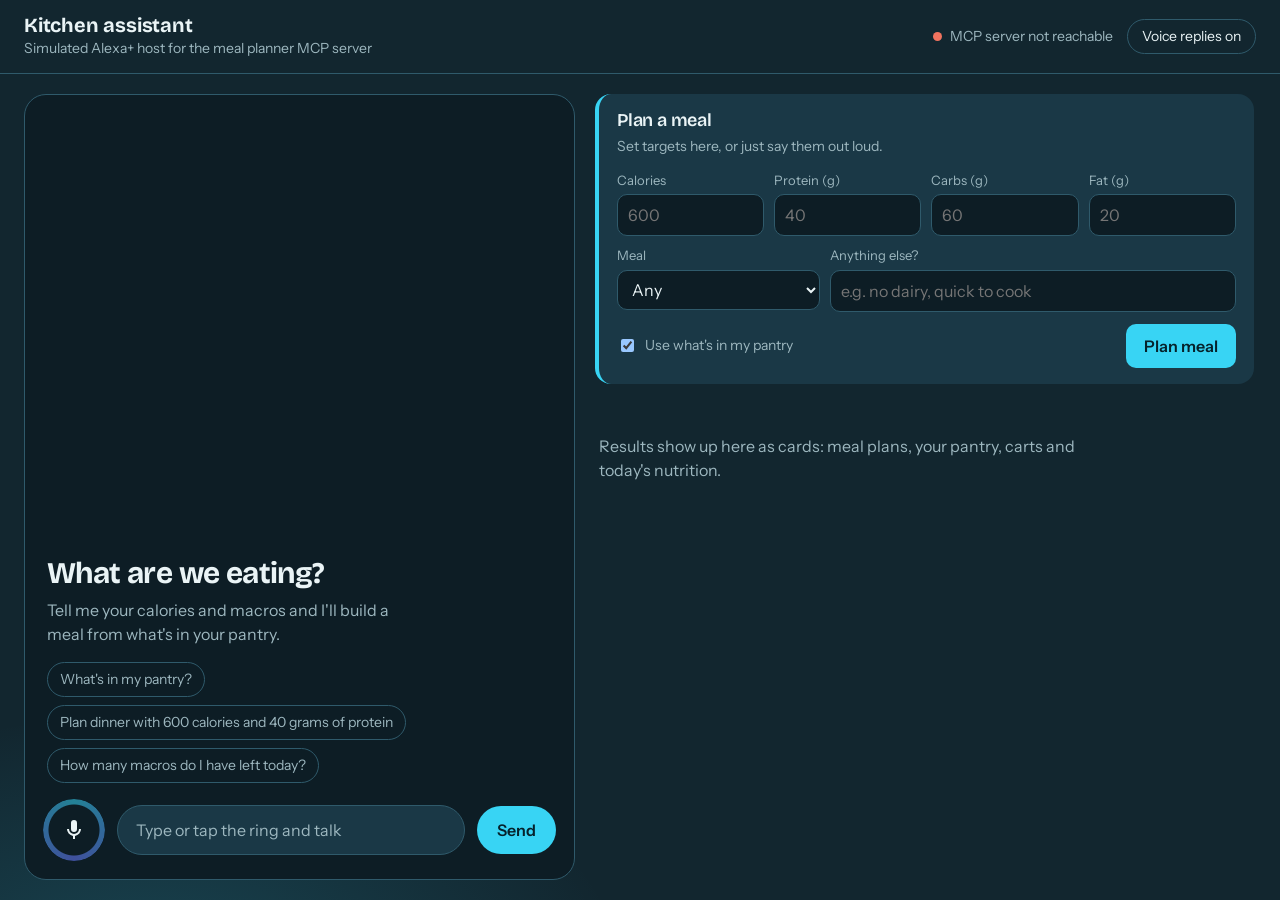
==== Web-App/frontend/index.html @ 55735156 "added web app and fixed shopping errors and fixing manage_inventory issues" ====
<!doctype html>
<html lang="en">
<head>
<meta charset="utf-8">
<meta name="viewport" content="width=device-width, initial-scale=1">
<title>Kitchen assistant · Alexa+ simulation</title>
<link rel="preconnect" href="https://fonts.googleapis.com">
<link rel="preconnect" href="https://fonts.gstatic.com" crossorigin>
<link href="https://fonts.googleapis.com/css2?family=Bricolage+Grotesque:opsz,wght@12..96,500;12..96,700&family=Instrument+Sans:wght@400;500;600&display=swap" rel="stylesheet">
<style>
:root{
  color-scheme: dark;
  --bg:#12262f;
  --bg-deep:#0d1d25;
  --panel:#1a3846;
  --panel-2:#21495a;
  --line:#2f5a6b;
  --ink:#eaf4f6;
  --muted:#9db7bf;
  --ring:#38d4f4;
  --ring-2:#6a7bff;
  --kcal:#38d4f4;
  --protein:#f0735f;
  --carbs:#f2b84b;
  --fat:#8fc98e;
  --ok:#8fc98e;
  --warn:#f2b84b;
  --bad:#f0735f;
  --display:"Bricolage Grotesque","Trebuchet MS",system-ui,sans-serif;
  --body:"Instrument Sans",system-ui,-apple-system,"Segoe UI",sans-serif;
}
*{box-sizing:border-box}
html,body{margin:0;height:100%}
body{
  background:var(--bg);
  /* one glow, anchored under the voice ring, so the ring reads as the light source */
  background-image:radial-gradient(760px 420px at 12% 108%,rgba(56,212,244,.17),transparent 62%);
  background-attachment:fixed;
  color:var(--ink);
  font:400 16px/1.5 var(--body);
}
button,input,select,textarea{font:inherit;color:inherit}
:focus-visible{outline:2px solid var(--ring);outline-offset:2px}

.app{display:grid;grid-template-rows:auto minmax(0,1fr);height:100dvh}
.top{
  display:flex;align-items:center;justify-content:space-between;gap:16px;
  padding:14px 24px;border-bottom:1px solid var(--line);
}
.top h1{margin:0;font:700 20px/1.1 var(--display);letter-spacing:-.01em}
.top .sub{color:var(--muted);font-size:14px;margin-top:2px}
.top-right{display:flex;align-items:center;gap:14px;flex-wrap:wrap;justify-content:flex-end}
.status{display:flex;align-items:center;gap:8px;font-size:14px;color:var(--muted)}
.dot{width:9px;height:9px;border-radius:50%;background:var(--muted)}
.status[data-ok="true"] .dot{background:var(--ok)}
.status[data-ok="false"] .dot{background:var(--bad)}
.ghost{
  background:transparent;border:1px solid var(--line);border-radius:999px;
  padding:6px 14px;cursor:pointer;color:var(--ink);font-size:14px;
}
.ghost:hover{border-color:var(--ring)}

.main{
  display:grid;grid-template-columns:minmax(0,1fr) minmax(0,1.2fr);
  gap:20px;padding:20px 24px;min-height:0;
}
.convo,.screen{min-height:0;display:flex;flex-direction:column}

/* ---------- conversation ---------- */
.convo{
  background:var(--bg-deep);border:1px solid var(--line);border-radius:22px;overflow:hidden;
}
.messages{flex:1;overflow:auto;padding:22px 22px 8px;display:flex;flex-direction:column;gap:12px}
.greeting{margin:auto 0 0;max-width:34ch}
.greeting h2{margin:0 0 8px;font:700 30px/1.1 var(--display);letter-spacing:-.02em}
.greeting p{margin:0;color:var(--muted)}
.msg{max-width:88%;padding:10px 14px;border-radius:16px;line-height:1.45;overflow-wrap:anywhere}
.msg.user{align-self:flex-end;background:var(--panel-2);border-bottom-right-radius:4px}
.msg.bot{align-self:flex-start;background:var(--panel);border-bottom-left-radius:4px}
.msg.err{align-self:flex-start;background:rgba(240,115,95,.14);border:1px solid var(--bad);border-radius:12px}
.activity{align-self:flex-start;display:flex;flex-wrap:wrap;gap:6px;font-size:13px;color:var(--muted)}
.chip{
  display:inline-flex;align-items:center;gap:6px;padding:3px 10px;border-radius:999px;
  border:1px solid var(--line);background:transparent;
}
.chip::before{content:"";width:7px;height:7px;border-radius:50%;background:var(--warn)}
.chip.done::before{background:var(--ok)}
.chip.failed::before{background:var(--bad)}
.chip.running::before{animation:blink 1s infinite}
@keyframes blink{50%{opacity:.25}}
.hint{align-self:flex-start;color:var(--muted);font-size:14px;font-style:italic}

.suggest{display:flex;flex-wrap:wrap;gap:8px;padding:8px 22px 0}
.suggest button{
  border:1px solid var(--line);background:transparent;border-radius:999px;
  padding:6px 12px;font-size:14px;color:var(--muted);cursor:pointer;
}
.suggest button:hover{color:var(--ink);border-color:var(--ring)}

.composer{display:flex;align-items:center;gap:12px;padding:16px 18px 18px}
.composer input{
  flex:1;min-width:0;background:var(--panel);border:1px solid var(--line);
  border-radius:999px;padding:12px 18px;
}
.composer input::placeholder{color:var(--muted)}
.send{
  border:0;border-radius:999px;background:var(--ring);color:#06222b;
  font-weight:600;padding:12px 20px;cursor:pointer;
}
.send:disabled{opacity:.45;cursor:default}

/* ---------- the voice ring (the one memorable thing) ---------- */
.orb{
  position:relative;flex:none;width:62px;height:62px;border-radius:50%;
  border:0;background:var(--bg-deep);cursor:pointer;padding:0;
}
.orb::before{
  content:"";position:absolute;inset:0;border-radius:50%;
  background:conic-gradient(from 0deg,var(--ring),var(--ring-2),var(--ring));
  -webkit-mask:radial-gradient(farthest-side,transparent calc(100% - 6px),#000 calc(100% - 5px));
          mask:radial-gradient(farthest-side,transparent calc(100% - 6px),#000 calc(100% - 5px));
  opacity:.55;
}
.orb svg{position:absolute;inset:0;margin:auto;width:24px;height:24px;fill:var(--ink)}
.orb[data-state="listening"]::before{opacity:1;animation:pulse 1.1s ease-in-out infinite}
.orb[data-state="thinking"]::before{opacity:1;animation:spin 1.1s linear infinite}
.orb[data-state="speaking"]::before{opacity:1;animation:breathe 2s ease-in-out infinite}
.orb[disabled]{cursor:not-allowed;opacity:.5}
@keyframes pulse{0%,100%{transform:scale(1)}50%{transform:scale(1.14)}}
@keyframes spin{to{transform:rotate(360deg)}}
@keyframes breathe{0%,100%{transform:scale(1);opacity:.7}50%{transform:scale(1.07);opacity:1}}

/* ---------- screen (cards) ---------- */
.screen{gap:16px;overflow:auto;padding-right:2px}
.planner{
  background:var(--panel);border-radius:16px;padding:16px 18px;border-left:4px solid var(--kcal);
}
.planner h2,.card h3{margin:0;font:600 18px/1.2 var(--display);letter-spacing:-.01em}
.planner p{margin:4px 0 14px;color:var(--muted);font-size:14px}
.fields{display:grid;grid-template-columns:repeat(4,minmax(0,1fr));gap:10px}
.field label{display:block;font-size:13px;color:var(--muted);margin-bottom:4px}
.field input,.field select{
  width:100%;background:var(--bg-deep);border:1px solid var(--line);border-radius:10px;padding:8px 10px;
}
.row2{display:grid;grid-template-columns:minmax(0,1fr) minmax(0,2fr);gap:10px;margin-top:10px}
.checks{display:flex;align-items:center;justify-content:space-between;gap:12px;margin-top:12px;flex-wrap:wrap}
.checks label{display:flex;align-items:center;gap:8px;font-size:14px;color:var(--muted)}
.primary{
  border:0;border-radius:10px;background:var(--ring);color:#06222b;font-weight:600;
  padding:10px 18px;cursor:pointer;
}
.primary:disabled{opacity:.5;cursor:default}
.secondary{
  border:1px solid var(--line);background:transparent;border-radius:10px;
  padding:9px 16px;cursor:pointer;
}
.secondary:hover{border-color:var(--ring)}
.secondary:disabled{opacity:.5;cursor:default}

.feed{display:flex;flex-direction:column;gap:16px}
.empty{color:var(--muted);padding:18px 4px;max-width:44ch}
.card{background:var(--panel);border-radius:14px;padding:16px 18px;border-left:4px solid var(--line)}
.card[data-tool="plan_meal"]{border-left-color:var(--carbs)}
.card[data-tool="manage_inventory"]{border-left-color:var(--fat)}
.card[data-tool="shop_for_meal"]{border-left-color:var(--ring-2)}
.card[data-tool="nutrition_status"]{border-left-color:var(--protein)}
.card.fresh{animation:land .35s ease-out}
@keyframes land{from{transform:translateY(-8px);opacity:0}to{transform:none;opacity:1}}
.card header{display:flex;align-items:center;justify-content:space-between;gap:10px;margin-bottom:8px}
.pill{font-size:13px;border-radius:999px;padding:2px 10px;border:1px solid var(--line);color:var(--muted)}
.pill.ok{color:var(--ok);border-color:var(--ok)}
.pill.warn{color:var(--warn);border-color:var(--warn)}
.pill.bad{color:var(--bad);border-color:var(--bad)}
.say{margin:0 0 12px;padding-left:12px;border-left:2px solid var(--line);color:var(--ink)}

.macros{margin:0 0 14px}
.macros .cap{font-size:13px;color:var(--muted);margin-bottom:6px}
.tiles{display:grid;grid-template-columns:repeat(4,minmax(0,1fr));gap:8px}
.tile{background:var(--bg-deep);border-radius:10px;padding:8px 10px}
.tile b{display:block;font:700 22px/1.1 var(--display)}
.tile span{font-size:13px;color:var(--muted)}
.tile.kcal b{color:var(--kcal)}.tile.protein b{color:var(--protein)}
.tile.carbs b{color:var(--carbs)}.tile.fat b{color:var(--fat)}
.bar{display:flex;height:6px;border-radius:3px;overflow:hidden;margin-top:8px;background:var(--bg-deep)}
.bar i{display:block;height:100%}

.kv{display:grid;grid-template-columns:minmax(90px,max-content) 1fr;gap:4px 14px;font-size:15px}
.kv dt{color:var(--muted)}
.kv dd{margin:0;overflow-wrap:anywhere}
.sec{margin-top:10px}
.sec>h4{margin:0 0 6px;font:600 15px/1.2 var(--display);color:var(--muted)}
.items{display:flex;flex-direction:column;gap:8px}
.item{background:var(--bg-deep);border-radius:10px;padding:8px 12px}
.tags{display:flex;flex-wrap:wrap;gap:6px}
.tags span{background:var(--bg-deep);border-radius:999px;padding:2px 10px;font-size:14px}
.actions{display:flex;flex-wrap:wrap;gap:8px;margin-top:14px}
.answer{display:flex;gap:8px;margin-top:12px}
.answer input{flex:1;min-width:0;background:var(--bg-deep);border:1px solid var(--line);border-radius:10px;padding:8px 12px}
details.raw{margin-top:12px;font-size:14px;color:var(--muted)}
details.raw summary{cursor:pointer}
details.raw pre{margin:8px 0 0;max-height:240px;overflow:auto;background:var(--bg-deep);border-radius:10px;padding:10px;font-size:12.5px}

@media (max-width:900px){
  .app{height:auto;min-height:100dvh}
  .main{grid-template-columns:1fr;padding:14px}
  .convo{height:72dvh}
  .top{padding:12px 14px}
  .fields{grid-template-columns:repeat(2,minmax(0,1fr))}
  .row2{grid-template-columns:1fr}
  .tiles{grid-template-columns:repeat(2,minmax(0,1fr))}
}
@media (prefers-reduced-motion:reduce){
  *,*::before,*::after{animation:none!important;transition:none!important}
}
</style>
</head>
<body>
<div class="app">
  <header class="top">
    <div>
      <h1>Kitchen assistant</h1>
      <div class="sub">Simulated Alexa+ host for the meal planner MCP server</div>
    </div>
    <div class="top-right">
      <div class="status" id="status" data-ok="unknown"><span class="dot"></span><span id="statusText">Checking server…</span></div>
      <button class="ghost" id="muteBtn" type="button" aria-pressed="false">Voice replies on</button>
    </div>
  </header>

  <main class="main">
    <section class="convo" aria-label="Conversation">
      <div class="messages" id="messages" aria-live="polite">
        <div class="greeting" id="greeting">
          <h2>What are we eating?</h2>
          <p>Tell me your calories and macros and I'll build a meal from what's in your pantry.</p>
        </div>
      </div>
      <div class="suggest" id="suggest"></div>
      <form class="composer" id="composer" autocomplete="off">
        <button class="orb" id="orb" type="button" data-state="idle" aria-label="Talk to the assistant">
          <svg viewBox="0 0 24 24" aria-hidden="true"><path d="M12 14a3 3 0 0 0 3-3V5a3 3 0 0 0-6 0v6a3 3 0 0 0 3 3Zm5-3a5 5 0 0 1-10 0H5a7 7 0 0 0 6 6.92V21h2v-3.08A7 7 0 0 0 19 11h-2Z"/></svg>
        </button>
        <input id="text" type="text" placeholder="Type or tap the ring and talk" aria-label="Message">
        <button class="send" id="sendBtn" type="submit">Send</button>
      </form>
    </section>

    <section class="screen" aria-label="Display">
      <form class="planner" id="planner">
        <h2>Plan a meal</h2>
        <p>Set targets here, or just say them out loud.</p>
        <div class="fields">
          <div class="field"><label for="f-kcal">Calories</label><input id="f-kcal" type="number" min="0" step="10" placeholder="600"></div>
          <div class="field"><label for="f-protein">Protein (g)</label><input id="f-protein" type="number" min="0" step="1" placeholder="40"></div>
          <div class="field"><label for="f-carbs">Carbs (g)</label><input id="f-carbs" type="number" min="0" step="1" placeholder="60"></div>
          <div class="field"><label for="f-fat">Fat (g)</label><input id="f-fat" type="number" min="0" step="1" placeholder="20"></div>
        </div>
        <div class="row2">
          <div class="field"><label for="f-type">Meal</label>
            <select id="f-type"><option value="">Any</option><option>breakfast</option><option>lunch</option><option>dinner</option><option>snack</option></select>
          </div>
          <div class="field"><label for="f-req">Anything else?</label><input id="f-req" type="text" placeholder="e.g. no dairy, quick to cook"></div>
        </div>
        <div class="checks">
          <label><input type="checkbox" id="f-inv" checked> Use what's in my pantry</label>
          <button class="primary" id="planBtn" type="submit">Plan meal</button>
        </div>
      </form>

      <div class="feed" id="feed">
        <p class="empty" id="empty">Results show up here as cards: meal plans, your pantry, carts and today's nutrition.</p>
      </div>
    </section>
  </main>
</div>

<script>
"use strict";

/* ------------------------------------------------------------------ helpers */
const $ = (s) => document.querySelector(s);

function h(tag, props = {}, ...kids) {
  const el = document.createElement(tag);
  for (const [k, v] of Object.entries(props || {})) {
    if (k === "class") el.className = v;
    else if (k === "text") el.textContent = v;
    else if (k.startsWith("on")) el.addEventListener(k.slice(2), v);
    else if (v !== false && v != null) el.setAttribute(k, v === true ? "" : v);
  }
  for (const kid of kids.flat()) {
    if (kid == null || kid === false) continue;
    el.append(typeof kid === "object" ? kid : String(kid));
  }
  return el;
}

const pretty = (k) => k.replace(/_/g, " ").replace(/^\w/, (c) => c.toUpperCase());
const num = (v) => (Number.isInteger(v) ? v : Math.round(v * 10) / 10);

function findKey(o, key, d = 0) {
  if (o == null || typeof o !== "object" || d > 6) return undefined;
  if (!Array.isArray(o) && o[key] != null) return o[key];
  for (const v of Object.values(o)) {
    const r = findKey(v, key, d + 1);
    if (r !== undefined) return r;
  }
  return undefined;
}

/* ------------------------------------------------------------------ state */
const TITLES = {
  plan_meal: "Meal plan",
  manage_inventory: "Pantry",
  shop_for_meal: "Shopping cart",
  nutrition_status: "Nutrition today",
};
const SUGGESTIONS = [
  "What's in my pantry?",
  "Plan dinner with 600 calories and 40 grams of protein",
  "How many macros do I have left today?",
];

let sessionId = null;
let busy = false;
let muted = false;
let pendingContext = [];

/* ------------------------------------------------------------------ voice */
const orb = $("#orb");
const setOrb = (s) => (orb.dataset.state = s);

const SR = window.SpeechRecognition || window.webkitSpeechRecognition;
let rec = null;
let listening = false;
let heard = "";

if (SR) {
  rec = new SR();
  rec.lang = "en-US";
  rec.interimResults = true;
  rec.continuous = false;
  rec.onstart = () => { listening = true; heard = ""; setOrb("listening"); };
  rec.onresult = (e) => {
    const t = Array.from(e.results).map((r) => r[0].transcript).join("");
    $("#text").value = t;
    heard = t;
  };
  rec.onerror = () => { listening = false; if (!busy) setOrb("idle"); };
  rec.onend = () => {
    listening = false;
    const t = heard.trim();
    heard = "";
    if (t) send(t);
    else if (!busy) setOrb("idle");
  };
} else {
  orb.title = "Voice input needs Chrome or Edge. You can still type.";
}

orb.addEventListener("click", () => {
  if (!rec) { $("#text").focus(); return; }
  if (listening) { rec.stop(); return; }
  if (busy) return;
  window.speechSynthesis && speechSynthesis.cancel();
  try { rec.start(); } catch (_) { /* already started */ }
});

function pickVoice() {
  const voices = speechSynthesis.getVoices().filter((v) => v.lang.startsWith("en"));
  return (
    voices.find((v) => /natural|samantha|google us english|aria|jenny/i.test(v.name)) ||
    voices.find((v) => v.lang === "en-US") ||
    voices[0]
  );
}

function speak(text) {
  if (muted || !("speechSynthesis" in window) || !text) return;
  speechSynthesis.cancel();
  const u = new SpeechSynthesisUtterance(text.replace(/[*_`#]/g, ""));
  const v = pickVoice();
  if (v) u.voice = v;
  u.rate = 1.02;
  u.onstart = () => setOrb("speaking");
  u.onend = u.onerror = () => setOrb(busy ? "thinking" : "idle");
  speechSynthesis.speak(u);
}

$("#muteBtn").addEventListener("click", (e) => {
  muted = !muted;
  if (muted && "speechSynthesis" in window) speechSynthesis.cancel();
  e.currentTarget.textContent = muted ? "Voice replies off" : "Voice replies on";
  e.currentTarget.setAttribute("aria-pressed", String(muted));
  if (muted) setOrb(busy ? "thinking" : "idle");
});

/* ------------------------------------------------------------------ conversation */
const messages = $("#messages");

function scrollDown() { messages.scrollTop = messages.scrollHeight; }

function addMsg(kind, text) {
  $("#greeting")?.remove();
  const el = h("div", { class: `msg ${kind}`, text });
  messages.append(el);
  scrollDown();
  return el;
}

function setBusy(b) {
  busy = b;
  $("#sendBtn").disabled = b;
  $("#planBtn").disabled = b;
  if (b) setOrb("thinking");
  else if (!(window.speechSynthesis && speechSynthesis.speaking)) setOrb("idle");
}

async function send(text) {
  text = text.trim();
  if (!text || busy) return;
  $("#text").value = "";
  addMsg("user", text);
  setBusy(true);

  const context = pendingContext.join("\n") || undefined;
  pendingContext = [];

  let activity = null;
  const chips = new Map();
  let hint = null;

  try {
    const res = await fetch("/api/chat", {
      method: "POST",
      headers: { "Content-Type": "application/json" },
      body: JSON.stringify({ message: text, session_id: sessionId, context }),
    });
    if (!res.ok || !res.body) throw new Error(`Server returned ${res.status}`);

    const reader = res.body.getReader();
    const dec = new TextDecoder();
    let buf = "";
    for (;;) {
      const { value, done } = await reader.read();
      if (done) break;
      buf += dec.decode(value, { stream: true });
      let i;
      while ((i = buf.indexOf("\n\n")) >= 0) {
        const chunk = buf.slice(0, i);
        buf = buf.slice(i + 2);
        if (!chunk.startsWith("data: ")) continue;
        const ev = JSON.parse(chunk.slice(6));

        if (ev.type === "session") sessionId = ev.id;

        else if (ev.type === "tool_start") {
          if (!activity) { activity = h("div", { class: "activity" }); messages.append(activity); }
          const chip = h("span", { class: "chip running", text: ev.name });
          chips.set(ev.id, chip);
          activity.append(chip);
          if (ev.name === "plan_meal" && !hint) {
            hint = h("div", { class: "hint", text: "Planning and verifying the meal. This one takes a moment." });
            messages.append(hint);
          }
          scrollDown();
        }

        else if (ev.type === "tool_result") {
          const chip = chips.get(ev.id);
          if (chip) {
            chip.classList.remove("running");
            chip.classList.add(statusTone(ev.result.status) === "bad" ? "failed" : "done");
          }
          if (ev.name === "plan_meal") { hint?.remove(); hint = null; }
          addCard(ev.name, ev.args, ev.result);
        }

        else if (ev.type === "text") {
          addMsg("bot", ev.text);
          if (ev.final) speak(ev.text);
        }

        else if (ev.type === "error") {
          hint?.remove();
          addMsg("err", `The assistant hit a problem: ${ev.message}`);
        }
      }
    }
  } catch (err) {
    addMsg("err", `Couldn't reach the backend: ${err.message}. Check that it's running on port 8000.`);
  } finally {
    hint?.remove();
    setBusy(false);
  }
}

$("#composer").addEventListener("submit", (e) => { e.preventDefault(); send($("#text").value); });

const sg = $("#suggest");
SUGGESTIONS.forEach((s) => sg.append(h("button", { type: "button", text: s, onclick: () => send(s) })));

/* ------------------------------------------------------------------ direct tool calls */
async function callTool(name, args) {
  const r = await fetch(`/api/tool/${name}`, {
    method: "POST",
    headers: { "Content-Type": "application/json" },
    body: JSON.stringify(args),
  });
  const j = await r.json().catch(() => ({}));
  if (!r.ok) throw new Error(j.detail || `Tool call failed (${r.status})`);
  return j;
}

/* run a tool from the screen (form or button), show the card, say the summary */
async function runFromScreen(name, args, say = true) {
  setBusy(true);
  const hint = name === "plan_meal"
    ? addMsg("bot", "Planning and verifying the meal. This one takes a moment.")
    : null;
  try {
    const result = await callTool(name, args);
    hint?.remove();
    addCard(name, args, result);
    const summary = result.spoken_summary || "Done.";
    addMsg("bot", summary);
    if (say) speak(summary);
    pendingContext.push(
      `The user ran ${name} from the screen with ${JSON.stringify(args)}. Result: ${JSON.stringify({
        status: result.status, spoken_summary: result.spoken_summary, data: result.data,
      }).slice(0, 1800)}`
    );
    return result;
  } catch (err) {
    hint?.remove();
    addMsg("err", err.message);
  } finally {
    setBusy(false);
  }
}

$("#planner").addEventListener("submit", (e) => {
  e.preventDefault();
  if (busy) return;
  const target = {};
  [["kcal", "f-kcal"], ["protein_g", "f-protein"], ["carbs_g", "f-carbs"], ["fat_g", "f-fat"]].forEach(([k, id]) => {
    const v = $("#" + id).value;
    if (v !== "") target[k] = Number(v);
  });
  if (!Object.keys(target).length) {
    addMsg("err", "Enter at least one target, like calories or protein.");
    return;
  }
  const args = { target, constraints: { use_inventory: $("#f-inv").checked } };
  if ($("#f-type").value) args.meal_type = $("#f-type").value;
  if ($("#f-req").value.trim()) args.request = $("#f-req").value.trim();
  const parts = Object.entries(target).map(([k, v]) => `${v}${k === "kcal" ? " calories" : " g " + k.replace("_g", "")}`);
  addMsg("user", `Plan a ${args.meal_type || "meal"}: ${parts.join(", ")}`);
  runFromScreen("plan_meal", args);
});

/* ------------------------------------------------------------------ cards */
const MACRO_KEYS = {
  kcal: ["kcal", "calories", "calories_kcal"],
  protein: ["protein_g", "protein"],
  carbs: ["carbs_g", "carbs", "carbohydrates_g"],
  fat: ["fat_g", "fat"],
};

function asMacros(o) {
  if (!o || typeof o !== "object" || Array.isArray(o)) return null;
  const m = {};
  let n = 0;
  for (const [k, names] of Object.entries(MACRO_KEYS)) {
    const hit = names.find((x) => typeof o[x] === "number");
    if (hit) { m[k] = o[hit]; n++; }
  }
  return n >= 2 ? m : null;
}

/* find objects that look like macro totals (target / consumed / remaining ...), skipping arrays */
function collectMacros(o, label, out, seen, d = 0) {
  if (!o || typeof o !== "object" || Array.isArray(o) || d > 5 || out.length >= 4) return;
  const m = asMacros(o);
  if (m) { out.push({ label, m }); seen.add(o); return; }
  for (const [k, v] of Object.entries(o)) collectMacros(v, pretty(k), out, seen, d + 1);
}

function macroBlock({ label, m }) {
  const tile = (cls, val, unit) =>
    val === undefined ? null : h("div", { class: `tile ${cls}` }, h("b", { text: String(num(val)) }), h("span", { text: unit }));
  const block = h("div", { class: "macros" },
    h("div", { class: "cap", text: label === "Data" ? "Macros" : label }),
    h("div", { class: "tiles" },
      tile("kcal", m.kcal, "calories"), tile("protein", m.protein, "protein g"),
      tile("carbs", m.carbs, "carbs g"), tile("fat", m.fat, "fat g")));
  if ([m.protein, m.carbs, m.fat].every((x) => typeof x === "number" && x >= 0)) {
    const kp = m.protein * 4, kc = m.carbs * 4, kf = m.fat * 9;
    const total = kp + kc + kf;
    if (total > 0) {
      block.append(h("div", { class: "bar", role: "img", "aria-label": "Share of calories from protein, carbs and fat" },
        h("i", { style: `width:${(kp / total) * 100}%;background:var(--protein)` }),
        h("i", { style: `width:${(kc / total) * 100}%;background:var(--carbs)` }),
        h("i", { style: `width:${(kf / total) * 100}%;background:var(--fat)` })));
    }
  }
  return block;
}

const HIDE = /(_token$|(^|_)id$|^resourceUri$)/;

function isPrimitive(v) { return v === null || typeof v !== "object"; }

function showPrimitive(v) {
  if (typeof v === "boolean") return v ? "Yes" : "No";
  if (typeof v === "number") return String(num(v));
  return String(v);
}

function renderGeneric(v, skip) {
  if (v == null || v === "") return null;
  if (isPrimitive(v)) return h("span", { text: showPrimitive(v) });
  if (Array.isArray(v)) {
    if (!v.length) return null;
    if (v.every(isPrimitive)) return h("div", { class: "tags" }, v.map((x) => h("span", { text: showPrimitive(x) })));
    const items = v.map((x) => renderGeneric(x, skip)).filter(Boolean);
    return items.length ? h("div", { class: "items" }, items.map((n) => h("div", { class: "item" }, n))) : null;
  }
  if (skip.has(v)) return null;

  const prims = [];
  const secs = [];
  for (const [k, val] of Object.entries(v)) {
    if (HIDE.test(k) || val == null || val === "") continue;
    if (isPrimitive(val)) prims.push([k, val]);
    else {
      const node = renderGeneric(val, skip);
      if (node) secs.push(h("div", { class: "sec" }, h("h4", { text: pretty(k) }), node));
    }
  }
  if (!prims.length && !secs.length) return null;
  const wrap = h("div");
  if (prims.length) {
    wrap.append(h("dl", { class: "kv" }, prims.flatMap(([k, val]) => [h("dt", { text: pretty(k) }), h("dd", { text: showPrimitive(val) })])));
  }
  secs.forEach((s) => wrap.append(s));
  return wrap;
}

function statusTone(s = "") {
  s = String(s).toLowerCase();
  if (/unverified|fail|error|reject|declin|denied/.test(s)) return "bad";
  if (/approval|clarif|pending|needs|partial|missing|waiting|cart_ready|awaiting/.test(s)) return "warn";
  if (/verified|ok|success|ready|complete|delivered|placed|saved/.test(s)) return "ok";
  return "";
}

function actionBtn(label, cls, onclick) {
  const b = h("button", { type: "button", class: cls, text: label });
  b.addEventListener("click", async () => {
    if (busy) return;
    const all = b.parentElement.querySelectorAll("button");
    all.forEach((x) => (x.disabled = true));
    try { await onclick(); } finally { all.forEach((x) => (x.disabled = false)); }
  });
  return b;
}

function actionsFor(name, args, result) {
  const status = String(result.status || "").toLowerCase();
  const data = result.data || {};
  const nodes = [];

  if (name === "plan_meal") {
    const planId = findKey(data, "plan_id");
    const sid = findKey(data, "session_id");
    if (planId && statusTone(status) !== "bad" && !/clarif/.test(status)) {
      nodes.push(h("div", { class: "actions" },
        actionBtn("Order missing items", "primary", () => runFromScreen("shop_for_meal", { plan_id: planId })),
        actionBtn("Log this meal", "secondary", () => runFromScreen("nutrition_status", { action: "log", plan_id: planId }))));
    }
    if (/clarif/.test(status) || (findKey(data, "question") && sid)) {
      const input = h("input", { type: "text", placeholder: "Your answer", "aria-label": "Answer the question" });
      const go = h("button", { type: "button", class: "primary", text: "Answer" });
      const submit = () => {
        const a = input.value.trim();
        if (!a || busy) return;
        input.disabled = go.disabled = true;
        addMsg("user", a);
        runFromScreen("plan_meal", { target: args.target || {}, session_id: sid, answer: a });
      };
      go.addEventListener("click", submit);
      input.addEventListener("keydown", (e) => { if (e.key === "Enter") { e.preventDefault(); submit(); } });
      nodes.push(h("div", { class: "answer" }, input, go));
    }
  }

  if (name === "manage_inventory" && args.action === "list") {
    nodes.push(h("div", { class: "actions" },
      actionBtn("What's expiring?", "secondary", () => runFromScreen("manage_inventory", { action: "expiring" }))));
  }

  if (name === "shop_for_meal") {
    const cartId = findKey(data, "cart_id");
    const token = findKey(data, "approval_token");
    const planId = args.plan_id || findKey(data, "plan_id");
    const finished = /declin|cancel|deliver|placed|complete|ordered/.test(status);
    if (cartId && planId && !finished) {
      nodes.push(h("div", { class: "actions" },
        actionBtn("Approve and order", "primary", () =>
          runFromScreen("shop_for_meal", {
            plan_id: planId, confirm: true, user_approved: true, cart_id: cartId, approval_token: token,
          })),
        actionBtn("Decline", "secondary", () =>
          runFromScreen("shop_for_meal", { plan_id: planId, decline: true, cart_id: cartId }))));
    }
  }
  return nodes;
}

function addCard(name, args, result) {
  $("#empty")?.remove();
  const data = result.data || {};
  const tn = statusTone(result.status);

  const card = h("article", { class: "card fresh", "data-tool": name },
    h("header", {},
      h("h3", { text: TITLES[name] || name }),
      result.status ? h("span", { class: `pill ${tn}`, text: pretty(String(result.status)) }) : null));

  if (result.spoken_summary) card.append(h("p", { class: "say", text: result.spoken_summary }));

  const macros = [];
  const seen = new WeakSet();
  collectMacros(data, "Data", macros, seen);
  macros.forEach((m) => card.append(macroBlock(m)));

  const body = renderGeneric(data, seen);
  if (body) card.append(body);

  actionsFor(name, args, result).forEach((n) => card.append(n));

  card.append(h("details", { class: "raw" },
    h("summary", { text: "Raw response" }),
    h("pre", { text: JSON.stringify(result, null, 2) })));

  const feed = $("#feed");
  feed.prepend(card);
  card.addEventListener("animationend", () => card.classList.remove("fresh"), { once: true });
}

/* ------------------------------------------------------------------ boot */
async function boot() {
  const st = $("#status");
  try {
    const r = await fetch("/api/health");
    const j = await r.json();
    if (!r.ok || !j.ok) throw new Error(j.error || "offline");
    st.dataset.ok = "true";
    $("#statusText").textContent = `Connected, ${j.tools.length} tools`;
  } catch (_) {
    st.dataset.ok = "false";
    $("#statusText").textContent = "MCP server not reachable";
  }
}
if ("speechSynthesis" in window) speechSynthesis.getVoices();
boot();
</script>
</body>
</html>
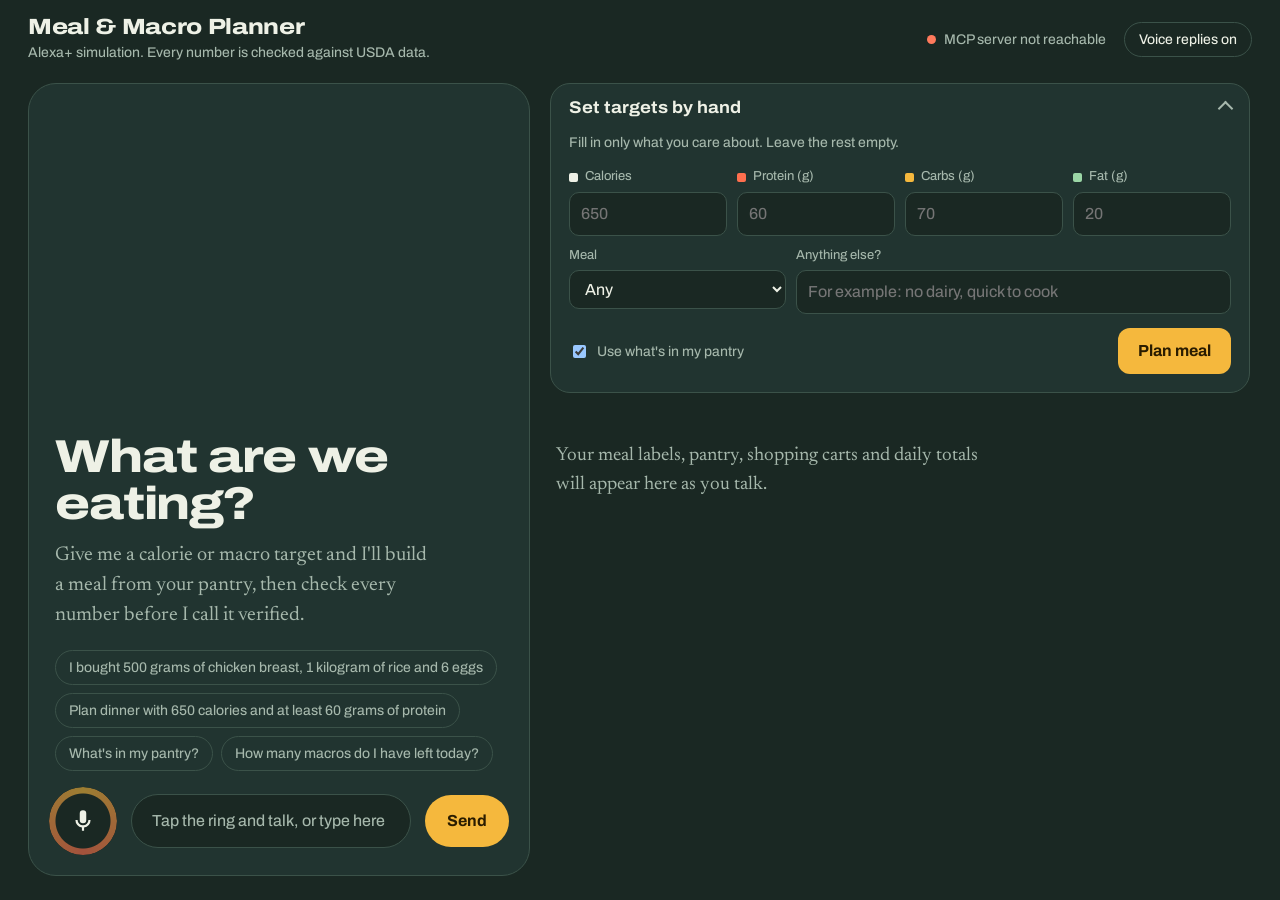
==== commit d3e0f75a: "edited web app simulation" ====
--- a/Web-App/frontend/index.html
+++ b/Web-App/frontend/index.html
@@ -3,211 +3,373 @@
 <head>
 <meta charset="utf-8">
 <meta name="viewport" content="width=device-width, initial-scale=1">
-<title>Kitchen assistant · Alexa+ simulation</title>
+<title>Meal & Macro Planner · Alexa+ simulation</title>
 <link rel="preconnect" href="https://fonts.googleapis.com">
 <link rel="preconnect" href="https://fonts.gstatic.com" crossorigin>
-<link href="https://fonts.googleapis.com/css2?family=Bricolage+Grotesque:opsz,wght@12..96,500;12..96,700&family=Instrument+Sans:wght@400;500;600&display=swap" rel="stylesheet">
+<link href="https://fonts.googleapis.com/css2?family=Archivo:wdth,wght@62..125,400..900&family=Newsreader:ital,opsz,wght@0,6..72,400..600;1,6..72,400..500&display=swap" rel="stylesheet">
 <style>
+/*
+  Design notes
+  - Chalkboard green kitchen display. The one memorable object is the verified meal,
+    drawn as a real nutrition-facts label (white paper, hard black rules) with a stamp.
+  - Two families: Archivo (wide for headings, normal for UI and numbers) and
+    Newsreader (the assistant's voice and recipe prose).
+*/
 :root{
   color-scheme: dark;
-  --bg:#12262f;
-  --bg-deep:#0d1d25;
-  --panel:#1a3846;
-  --panel-2:#21495a;
-  --line:#2f5a6b;
-  --ink:#eaf4f6;
-  --muted:#9db7bf;
-  --ring:#38d4f4;
-  --ring-2:#6a7bff;
-  --kcal:#38d4f4;
-  --protein:#f0735f;
-  --carbs:#f2b84b;
-  --fat:#8fc98e;
-  --ok:#8fc98e;
-  --warn:#f2b84b;
-  --bad:#f0735f;
-  --display:"Bricolage Grotesque","Trebuchet MS",system-ui,sans-serif;
-  --body:"Instrument Sans",system-ui,-apple-system,"Segoe UI",sans-serif;
+  --board:#1a2823;
+  --board-2:#213430;
+  --board-3:#2b423b;
+  --line:#3b5249;
+  --chalk:#eef1e6;
+  --muted:#a6b8ac;
+  --saffron:#f5b83d;
+  --tomato:#ff6f4e;
+  --sage:#9bd6a6;
+  --sky:#7cc4ff;
+  --ok:#7fd68f;
+  --bad:#ff7a5c;
+
+  --paper:#f8f7f2;
+  --ink:#17231d;
+  --ink-soft:#56635b;
+  --p-ink:#c4432a;
+  --c-ink:#9a6700;
+  --f-ink:#2b7a42;
+
+  --display:"Archivo","Arial Black","Helvetica Neue",Arial,sans-serif;
+  --body:"Archivo","Helvetica Neue",Arial,system-ui,sans-serif;
+  --voice:"Newsreader",Georgia,"Times New Roman",serif;
 }
 *{box-sizing:border-box}
 html,body{margin:0;height:100%}
 body{
-  background:var(--bg);
-  /* one glow, anchored under the voice ring, so the ring reads as the light source */
-  background-image:radial-gradient(760px 420px at 12% 108%,rgba(56,212,244,.17),transparent 62%);
-  background-attachment:fixed;
-  color:var(--ink);
-  font:400 16px/1.5 var(--body);
+  background:var(--board);
+  color:var(--chalk);
+  font:450 16px/1.5 var(--body);
+  -webkit-font-smoothing:antialiased;
 }
 button,input,select,textarea{font:inherit;color:inherit}
-:focus-visible{outline:2px solid var(--ring);outline-offset:2px}
-
-.app{display:grid;grid-template-rows:auto minmax(0,1fr);height:100dvh}
+:focus-visible{outline:2px solid var(--saffron);outline-offset:2px}
+.num{font-variant-numeric:tabular-nums}
+
+.app{display:grid;grid-template-rows:auto minmax(0,1fr);height:100dvh;max-width:1560px;margin:0 auto}
+
+/* ------------------------------------------------------------ top bar */
 .top{
-  display:flex;align-items:center;justify-content:space-between;gap:16px;
-  padding:14px 24px;border-bottom:1px solid var(--line);
-}
-.top h1{margin:0;font:700 20px/1.1 var(--display);letter-spacing:-.01em}
-.top .sub{color:var(--muted);font-size:14px;margin-top:2px}
-.top-right{display:flex;align-items:center;gap:14px;flex-wrap:wrap;justify-content:flex-end}
+  display:flex;align-items:center;justify-content:space-between;gap:20px;
+  padding:16px 28px;
+}
+.brand h1{
+  margin:0;font:800 22px/1.05 var(--display);font-stretch:118%;letter-spacing:-.015em;
+}
+.brand p{margin:3px 0 0;color:var(--muted);font-size:14px}
+.top-right{display:flex;align-items:center;gap:18px;flex-wrap:wrap;justify-content:flex-end}
+.lamps{display:flex;gap:6px;flex-wrap:wrap}
+.lamp{
+  display:inline-flex;align-items:center;gap:7px;padding:4px 11px;border-radius:999px;
+  border:1px solid var(--line);font-size:13px;color:var(--muted);
+  transition:color .25s,border-color .25s,background .25s;
+}
+.lamp::before{content:"";width:7px;height:7px;border-radius:50%;background:var(--line);transition:background .25s,box-shadow .25s}
+.lamp.on{color:var(--chalk);border-color:var(--saffron);background:rgba(245,184,61,.1)}
+.lamp.on::before{background:var(--saffron);box-shadow:0 0 0 4px rgba(245,184,61,.2)}
 .status{display:flex;align-items:center;gap:8px;font-size:14px;color:var(--muted)}
-.dot{width:9px;height:9px;border-radius:50%;background:var(--muted)}
+.status .dot{width:9px;height:9px;border-radius:50%;background:var(--muted)}
 .status[data-ok="true"] .dot{background:var(--ok)}
 .status[data-ok="false"] .dot{background:var(--bad)}
 .ghost{
   background:transparent;border:1px solid var(--line);border-radius:999px;
-  padding:6px 14px;cursor:pointer;color:var(--ink);font-size:14px;
-}
-.ghost:hover{border-color:var(--ring)}
-
+  padding:6px 14px;cursor:pointer;font-size:14px;
+}
+.ghost:hover{border-color:var(--saffron)}
+
+/* ------------------------------------------------------------ layout */
 .main{
-  display:grid;grid-template-columns:minmax(0,1fr) minmax(0,1.2fr);
-  gap:20px;padding:20px 24px;min-height:0;
-}
-.convo,.screen{min-height:0;display:flex;flex-direction:column}
-
-/* ---------- conversation ---------- */
-.convo{
-  background:var(--bg-deep);border:1px solid var(--line);border-radius:22px;overflow:hidden;
-}
-.messages{flex:1;overflow:auto;padding:22px 22px 8px;display:flex;flex-direction:column;gap:12px}
-.greeting{margin:auto 0 0;max-width:34ch}
-.greeting h2{margin:0 0 8px;font:700 30px/1.1 var(--display);letter-spacing:-.02em}
-.greeting p{margin:0;color:var(--muted)}
-.msg{max-width:88%;padding:10px 14px;border-radius:16px;line-height:1.45;overflow-wrap:anywhere}
-.msg.user{align-self:flex-end;background:var(--panel-2);border-bottom-right-radius:4px}
-.msg.bot{align-self:flex-start;background:var(--panel);border-bottom-left-radius:4px}
-.msg.err{align-self:flex-start;background:rgba(240,115,95,.14);border:1px solid var(--bad);border-radius:12px}
+  display:grid;grid-template-columns:minmax(340px,5fr) minmax(0,7fr);
+  gap:20px;padding:4px 28px 24px;min-height:0;
+}
+.talk,.display{min-height:0;display:flex;flex-direction:column}
+
+/* ------------------------------------------------------------ conversation */
+.talk{background:var(--board-2);border:1px solid var(--line);border-radius:28px;overflow:hidden}
+.messages{flex:1;overflow:auto;padding:26px 26px 10px;display:flex;flex-direction:column;gap:14px}
+.greeting{margin:auto 0 0}
+.greeting h2{
+  margin:0 0 12px;font:800 clamp(34px,3.6vw,52px)/1.02 var(--display);
+  font-stretch:122%;letter-spacing:-.025em;
+}
+.greeting p{margin:0;max-width:34ch;font:400 20px/1.5 var(--voice);color:var(--muted)}
+
+.msg.user{
+  align-self:flex-end;max-width:86%;background:var(--board-3);border-radius:18px 18px 4px 18px;
+  padding:9px 15px;font-size:15px;overflow-wrap:anywhere;
+}
+.msg.bot{
+  align-self:flex-start;max-width:46ch;font:400 20px/1.5 var(--voice);
+  overflow-wrap:anywhere;
+}
+.msg.err{
+  align-self:flex-start;max-width:90%;border:1px solid var(--bad);background:rgba(255,122,92,.1);
+  border-radius:14px;padding:10px 14px;font-size:15px;
+}
 .activity{align-self:flex-start;display:flex;flex-wrap:wrap;gap:6px;font-size:13px;color:var(--muted)}
 .chip{
-  display:inline-flex;align-items:center;gap:6px;padding:3px 10px;border-radius:999px;
-  border:1px solid var(--line);background:transparent;
-}
-.chip::before{content:"";width:7px;height:7px;border-radius:50%;background:var(--warn)}
+  display:inline-flex;align-items:center;gap:7px;padding:3px 11px;border-radius:999px;
+  border:1px solid var(--line);
+}
+.chip::before{content:"";width:7px;height:7px;border-radius:50%;background:var(--saffron)}
 .chip.done::before{background:var(--ok)}
 .chip.failed::before{background:var(--bad)}
 .chip.running::before{animation:blink 1s infinite}
 @keyframes blink{50%{opacity:.25}}
-.hint{align-self:flex-start;color:var(--muted);font-size:14px;font-style:italic}
-
-.suggest{display:flex;flex-wrap:wrap;gap:8px;padding:8px 22px 0}
+
+.working{align-self:flex-start;display:flex;align-items:center;gap:12px;color:var(--muted);font-size:15px}
+.wbar{position:relative;width:46px;height:5px;border-radius:3px;background:var(--board-3);overflow:hidden;flex:none}
+.wbar::after{
+  content:"";position:absolute;inset:0 auto 0 0;width:40%;border-radius:3px;background:var(--saffron);
+  animation:slide 1.2s ease-in-out infinite;
+}
+@keyframes slide{0%{transform:translateX(-100%)}100%{transform:translateX(260%)}}
+
+.suggest{display:flex;flex-wrap:wrap;gap:8px;padding:10px 26px 0}
 .suggest button{
   border:1px solid var(--line);background:transparent;border-radius:999px;
-  padding:6px 12px;font-size:14px;color:var(--muted);cursor:pointer;
-}
-.suggest button:hover{color:var(--ink);border-color:var(--ring)}
-
-.composer{display:flex;align-items:center;gap:12px;padding:16px 18px 18px}
+  padding:6px 13px;font-size:14px;color:var(--muted);cursor:pointer;text-align:left;
+}
+.suggest button:hover{color:var(--chalk);border-color:var(--saffron)}
+
+.composer{display:flex;align-items:center;gap:14px;padding:16px 20px 20px}
 .composer input{
-  flex:1;min-width:0;background:var(--panel);border:1px solid var(--line);
-  border-radius:999px;padding:12px 18px;
+  flex:1;min-width:0;background:var(--board);border:1px solid var(--line);
+  border-radius:999px;padding:14px 20px;
 }
 .composer input::placeholder{color:var(--muted)}
 .send{
-  border:0;border-radius:999px;background:var(--ring);color:#06222b;
-  font-weight:600;padding:12px 20px;cursor:pointer;
+  border:0;border-radius:999px;background:var(--saffron);color:#2a1c00;
+  font-weight:700;padding:14px 22px;cursor:pointer;
 }
 .send:disabled{opacity:.45;cursor:default}
 
-/* ---------- the voice ring (the one memorable thing) ---------- */
+/* The voice ring */
 .orb{
-  position:relative;flex:none;width:62px;height:62px;border-radius:50%;
-  border:0;background:var(--bg-deep);cursor:pointer;padding:0;
+  position:relative;flex:none;width:68px;height:68px;border-radius:50%;
+  border:0;background:var(--board);cursor:pointer;padding:0;
 }
 .orb::before{
   content:"";position:absolute;inset:0;border-radius:50%;
-  background:conic-gradient(from 0deg,var(--ring),var(--ring-2),var(--ring));
-  -webkit-mask:radial-gradient(farthest-side,transparent calc(100% - 6px),#000 calc(100% - 5px));
-          mask:radial-gradient(farthest-side,transparent calc(100% - 6px),#000 calc(100% - 5px));
-  opacity:.55;
-}
-.orb svg{position:absolute;inset:0;margin:auto;width:24px;height:24px;fill:var(--ink)}
+  background:conic-gradient(from 0deg,var(--saffron),var(--tomato),var(--saffron));
+  -webkit-mask:radial-gradient(farthest-side,transparent calc(100% - 7px),#000 calc(100% - 6px));
+          mask:radial-gradient(farthest-side,transparent calc(100% - 7px),#000 calc(100% - 6px));
+  opacity:.6;
+}
+.orb svg{position:absolute;inset:0;margin:auto;width:26px;height:26px;fill:var(--chalk)}
 .orb[data-state="listening"]::before{opacity:1;animation:pulse 1.1s ease-in-out infinite}
 .orb[data-state="thinking"]::before{opacity:1;animation:spin 1.1s linear infinite}
 .orb[data-state="speaking"]::before{opacity:1;animation:breathe 2s ease-in-out infinite}
-.orb[disabled]{cursor:not-allowed;opacity:.5}
 @keyframes pulse{0%,100%{transform:scale(1)}50%{transform:scale(1.14)}}
 @keyframes spin{to{transform:rotate(360deg)}}
-@keyframes breathe{0%,100%{transform:scale(1);opacity:.7}50%{transform:scale(1.07);opacity:1}}
-
-/* ---------- screen (cards) ---------- */
-.screen{gap:16px;overflow:auto;padding-right:2px}
-.planner{
-  background:var(--panel);border-radius:16px;padding:16px 18px;border-left:4px solid var(--kcal);
-}
-.planner h2,.card h3{margin:0;font:600 18px/1.2 var(--display);letter-spacing:-.01em}
-.planner p{margin:4px 0 14px;color:var(--muted);font-size:14px}
+@keyframes breathe{0%,100%{transform:scale(1);opacity:.75}50%{transform:scale(1.07);opacity:1}}
+
+/* ------------------------------------------------------------ display */
+.display{gap:16px;overflow:auto;padding-right:2px}
+
+details.planner{background:var(--board-2);border:1px solid var(--line);border-radius:20px;padding:0}
+details.planner>summary{
+  list-style:none;cursor:pointer;display:flex;align-items:center;justify-content:space-between;
+  padding:14px 18px;font:700 17px/1.2 var(--display);font-stretch:108%;
+}
+details.planner>summary::-webkit-details-marker{display:none}
+details.planner>summary::after{content:"";width:9px;height:9px;border-right:2px solid var(--muted);border-bottom:2px solid var(--muted);transform:rotate(45deg);transition:transform .2s}
+details.planner[open]>summary::after{transform:rotate(-135deg)}
+.planner-body{padding:0 18px 18px}
+.planner-body p{margin:0 0 14px;color:var(--muted);font-size:14px}
 .fields{display:grid;grid-template-columns:repeat(4,minmax(0,1fr));gap:10px}
-.field label{display:block;font-size:13px;color:var(--muted);margin-bottom:4px}
+.field label{display:flex;align-items:center;gap:7px;font-size:13px;color:var(--muted);margin-bottom:5px}
+.field label i{width:9px;height:9px;border-radius:2px;display:block}
 .field input,.field select{
-  width:100%;background:var(--bg-deep);border:1px solid var(--line);border-radius:10px;padding:8px 10px;
+  width:100%;background:var(--board);border:1px solid var(--line);border-radius:10px;padding:9px 11px;
 }
 .row2{display:grid;grid-template-columns:minmax(0,1fr) minmax(0,2fr);gap:10px;margin-top:10px}
-.checks{display:flex;align-items:center;justify-content:space-between;gap:12px;margin-top:12px;flex-wrap:wrap}
+.checks{display:flex;align-items:center;justify-content:space-between;gap:12px;margin-top:14px;flex-wrap:wrap}
 .checks label{display:flex;align-items:center;gap:8px;font-size:14px;color:var(--muted)}
 .primary{
-  border:0;border-radius:10px;background:var(--ring);color:#06222b;font-weight:600;
-  padding:10px 18px;cursor:pointer;
-}
+  border:0;border-radius:12px;background:var(--saffron);color:#2a1c00;font-weight:700;
+  padding:11px 20px;cursor:pointer;
+}
+.primary:hover{filter:brightness(1.06)}
 .primary:disabled{opacity:.5;cursor:default}
 .secondary{
-  border:1px solid var(--line);background:transparent;border-radius:10px;
-  padding:9px 16px;cursor:pointer;
-}
-.secondary:hover{border-color:var(--ring)}
+  border:1px solid var(--line);background:transparent;border-radius:12px;
+  padding:10px 18px;cursor:pointer;font-weight:600;
+}
+.secondary:hover{border-color:var(--saffron)}
 .secondary:disabled{opacity:.5;cursor:default}
 
-.feed{display:flex;flex-direction:column;gap:16px}
-.empty{color:var(--muted);padding:18px 4px;max-width:44ch}
-.card{background:var(--panel);border-radius:14px;padding:16px 18px;border-left:4px solid var(--line)}
-.card[data-tool="plan_meal"]{border-left-color:var(--carbs)}
-.card[data-tool="manage_inventory"]{border-left-color:var(--fat)}
-.card[data-tool="shop_for_meal"]{border-left-color:var(--ring-2)}
-.card[data-tool="nutrition_status"]{border-left-color:var(--protein)}
-.card.fresh{animation:land .35s ease-out}
-@keyframes land{from{transform:translateY(-8px);opacity:0}to{transform:none;opacity:1}}
-.card header{display:flex;align-items:center;justify-content:space-between;gap:10px;margin-bottom:8px}
-.pill{font-size:13px;border-radius:999px;padding:2px 10px;border:1px solid var(--line);color:var(--muted)}
+.feed{display:flex;flex-direction:column;gap:18px}
+.empty{color:var(--muted);padding:14px 6px;max-width:46ch;font:400 19px/1.5 var(--voice)}
+
+/* generic card shell */
+.card{background:var(--board-2);border:1px solid var(--line);border-radius:20px;padding:18px}
+.card>header{display:flex;align-items:center;justify-content:space-between;gap:10px;margin-bottom:12px}
+.card>header h3{
+  margin:0;display:flex;align-items:center;gap:10px;
+  font:800 19px/1.2 var(--display);font-stretch:110%;letter-spacing:-.01em;
+}
+.card>header h3::before{content:"";width:11px;height:11px;border-radius:3px;background:var(--tool,var(--line))}
+.card[data-tool="plan_meal"]{--tool:var(--saffron)}
+.card[data-tool="manage_inventory"]{--tool:var(--sage)}
+.card[data-tool="shop_for_meal"]{--tool:var(--sky)}
+.card[data-tool="nutrition_status"]{--tool:var(--tomato)}
+.pill{font-size:13px;border-radius:999px;padding:2px 11px;border:1px solid var(--line);color:var(--muted)}
 .pill.ok{color:var(--ok);border-color:var(--ok)}
-.pill.warn{color:var(--warn);border-color:var(--warn)}
+.pill.warn{color:var(--saffron);border-color:var(--saffron)}
 .pill.bad{color:var(--bad);border-color:var(--bad)}
-.say{margin:0 0 12px;padding-left:12px;border-left:2px solid var(--line);color:var(--ink)}
-
-.macros{margin:0 0 14px}
-.macros .cap{font-size:13px;color:var(--muted);margin-bottom:6px}
+.say{margin:0 0 14px;font:400 18px/1.5 var(--voice);color:var(--chalk);max-width:52ch}
+.note{margin:12px 0 0;padding:10px 14px;border-radius:12px;background:var(--board);font-size:14px;color:var(--muted)}
+.note b{color:var(--chalk);font-weight:600}
+.actions{display:flex;flex-wrap:wrap;gap:8px;margin-top:16px}
+.answer{display:flex;gap:8px;margin-top:14px}
+.answer input{flex:1;min-width:0;background:var(--board);border:1px solid var(--line);border-radius:12px;padding:10px 14px}
+.card.fresh{animation:land .3s ease-out}
+@keyframes land{from{transform:translateY(-6px);opacity:0}to{transform:none;opacity:1}}
+
+/* ------------------------------------------------------------ the nutrition label */
+.label{
+  position:relative;background:var(--paper);color:var(--ink);border-radius:6px;
+  padding:18px 20px 14px;box-shadow:0 22px 44px -22px rgba(0,0,0,.7);
+}
+.label h3{margin:0;font:900 34px/.95 var(--display);font-stretch:88%;letter-spacing:-.03em;padding-right:130px}
+.meal-name{margin:6px 0 10px;font:500 16px/1.3 var(--body);color:var(--ink-soft);padding-right:130px}
+.rule{display:block;background:var(--ink);border:0;margin:0}
+.rule.t8{height:8px}.rule.t4{height:4px}.rule.t1{height:1px;opacity:.55}
+.label .cal{display:flex;align-items:baseline;justify-content:space-between;gap:10px;padding:6px 0 4px}
+.cal-name{font:800 22px/1 var(--display);font-stretch:96%}
+.cal-goal{font-size:13px;color:var(--ink-soft)}
+.cal-val{font:900 52px/1 var(--display);font-stretch:92%;letter-spacing:-.03em}
+.mrow{
+  display:grid;grid-template-columns:minmax(0,1fr) auto auto 22px;align-items:center;gap:12px;
+  padding:7px 0;border-top:1px solid rgba(23,35,29,.55);
+}
+.mrow:first-of-type{border-top:0}
+.mname{display:flex;align-items:center;gap:9px;font-weight:700}
+.mname i{width:11px;height:11px;border-radius:2px;display:block;flex:none}
+.mval{font:800 20px/1 var(--display);font-stretch:96%}
+.mgoal{font-size:13px;color:var(--ink-soft);min-width:84px;text-align:right}
+.tick{width:22px;height:22px;border-radius:50%;display:grid;place-items:center;font-size:12px;font-weight:800}
+.tick svg{width:14px;height:14px;fill:none;stroke:#fff;stroke-width:2.6;stroke-linecap:round;stroke-linejoin:round}
+.tick.ok{background:var(--f-ink)}
+.tick.off{background:transparent;border:2px solid var(--ink-soft);color:var(--ink-soft)}
+.split{display:flex;height:9px;border-radius:2px;overflow:hidden;margin:10px 0 4px;background:rgba(23,35,29,.12)}
+.split i{display:block;height:100%;transform-origin:left;}
+.fresh .split i{animation:grow .7s .25s cubic-bezier(.2,.8,.2,1) both}
+@keyframes grow{from{transform:scaleX(0)}to{transform:scaleX(1)}}
+.split-cap{display:flex;justify-content:space-between;font-size:12px;color:var(--ink-soft);margin-bottom:8px}
+.l-sec{margin-top:10px}
+.l-sec h4{margin:8px 0 4px;font:800 15px/1.2 var(--display);font-stretch:104%}
+.ing{display:grid;grid-template-columns:minmax(0,1fr) auto auto;gap:12px;padding:6px 0;border-top:1px solid rgba(23,35,29,.25);font-size:15px}
+.ing:first-of-type{border-top:0}
+.ing .g{font-weight:700}
+.ing .k{color:var(--ink-soft);min-width:64px;text-align:right}
+.src{margin:8px 0 0;font-size:12px;color:var(--ink-soft)}
+.diag{margin:6px 0 0;padding:0;list-style:none;font-size:14px}
+.diag li{padding:3px 0 3px 18px;position:relative}
+.diag li::before{content:"";position:absolute;left:3px;top:11px;width:7px;height:7px;border-radius:50%;background:var(--p-ink)}
+
+.stamp{
+  position:absolute;top:16px;right:16px;padding:3px 12px 4px;border:3px solid var(--f-ink);color:var(--f-ink);
+  border-radius:8px;font:900 21px/1.1 var(--display);font-stretch:96%;letter-spacing:-.01em;
+  transform:rotate(-7deg);background:rgba(248,247,242,.92);text-align:center;
+}
+.stamp.warn{border-color:var(--c-ink);color:var(--c-ink)}
+.stamp.bad{border-color:var(--p-ink);color:var(--p-ink)}
+.fresh .stamp{animation:slam .4s .15s cubic-bezier(.2,1.4,.4,1) both}
+@keyframes slam{from{transform:rotate(-18deg) scale(2.3);opacity:0}60%{opacity:1}to{transform:rotate(-7deg) scale(1);opacity:1}}
+
+.below{margin-top:14px;display:flex;flex-direction:column;gap:12px}
+.recipe{background:var(--board);border-radius:14px;padding:14px 16px}
+.recipe h4,.trail h4{margin:0 0 8px;font:800 16px/1.2 var(--display);font-stretch:106%}
+.recipe .times{margin:0 0 8px;color:var(--muted);font-size:14px}
+.recipe ol{margin:0;padding-left:22px;font:400 18px/1.5 var(--voice);max-width:56ch}
+.recipe li+li{margin-top:6px}
+.recipe .tip{margin:10px 0 0;color:var(--muted);font:italic 400 17px/1.45 var(--voice)}
+details.trail{background:var(--board);border-radius:14px;padding:0}
+details.trail>summary{cursor:pointer;padding:12px 16px;font-weight:600;font-size:15px;list-style:none;display:flex;justify-content:space-between;align-items:center}
+details.trail>summary::-webkit-details-marker{display:none}
+details.trail>summary::after{content:"";width:8px;height:8px;border-right:2px solid var(--muted);border-bottom:2px solid var(--muted);transform:rotate(45deg);transition:transform .2s}
+details.trail[open]>summary::after{transform:rotate(-135deg)}
+.steps{margin:0;padding:0 16px 14px;list-style:none;display:flex;flex-direction:column;gap:2px}
+.steps li{display:flex;align-items:center;gap:10px;padding:5px 0;font-size:15px}
+.steps .gl{width:20px;height:20px;border-radius:50%;flex:none;display:grid;place-items:center;border:2px solid var(--line)}
+.steps .gl.done{background:var(--ok);border-color:var(--ok)}
+.steps .gl.done svg{width:12px;height:12px;fill:none;stroke:#0f2417;stroke-width:3;stroke-linecap:round;stroke-linejoin:round}
+.steps .gl.bad{border-color:var(--bad)}
+.steps .who{color:var(--muted);font-size:13px;margin-left:auto}
+
+/* ------------------------------------------------------------ pantry */
+.pantry{display:flex;flex-direction:column;gap:8px}
+.prow{
+  display:grid;grid-template-columns:minmax(0,1fr) auto;align-items:center;gap:12px;
+  background:var(--board);border-radius:12px;padding:10px 14px;
+}
+.pname{font-weight:600;overflow-wrap:anywhere}
+.pmeta{display:flex;flex-wrap:wrap;gap:6px;margin-top:4px}
+.tag{font-size:12.5px;border-radius:999px;padding:1px 9px;border:1px solid var(--line);color:var(--muted)}
+.tag.warn{color:var(--saffron);border-color:var(--saffron)}
+.tag.bad{color:var(--bad);border-color:var(--bad)}
+.pgrams{text-align:right;font:800 22px/1 var(--display);font-stretch:100%}
+.pgrams small{display:block;margin-top:4px;font:450 12.5px/1 var(--body);color:var(--muted)}
+.ask{background:var(--board);border-radius:14px;padding:14px 16px;border:1px solid var(--saffron)}
+.ask p{margin:0;font:400 19px/1.45 var(--voice)}
+
+/* ------------------------------------------------------------ cart */
+.lines{display:flex;flex-direction:column;gap:8px}
+.line{display:grid;grid-template-columns:minmax(0,1fr) auto;gap:12px;align-items:center;background:var(--board);border-radius:12px;padding:10px 14px}
+.line .lname{font-weight:600}
+.line .lsub{font-size:13px;color:var(--muted)}
+.line .lprice{font:800 18px/1 var(--display)}
+.total{display:flex;justify-content:space-between;align-items:baseline;padding:12px 14px 0;font-weight:600}
+.total b{font:900 26px/1 var(--display)}
+.guard{display:flex;gap:10px;align-items:flex-start;margin-top:12px;padding:10px 14px;border-radius:12px;background:rgba(124,196,255,.1);border:1px solid rgba(124,196,255,.4);font-size:14px}
+
+/* ------------------------------------------------------------ today */
+.rings{display:grid;grid-template-columns:repeat(4,minmax(0,1fr));gap:10px}
+.ringbox{background:var(--board);border-radius:14px;padding:12px 6px 10px;text-align:center}
+.ringbox svg{width:86px;height:86px;display:block;margin:0 auto}
+.ringbox .rl{margin-top:4px;font-size:13px;color:var(--muted)}
+.ringbox .rg{font-size:12.5px;color:var(--muted)}
 .tiles{display:grid;grid-template-columns:repeat(4,minmax(0,1fr));gap:8px}
-.tile{background:var(--bg-deep);border-radius:10px;padding:8px 10px}
-.tile b{display:block;font:700 22px/1.1 var(--display)}
+.tile{background:var(--board);border-radius:12px;padding:10px 12px}
+.tile b{display:block;font:800 24px/1.1 var(--display)}
 .tile span{font-size:13px;color:var(--muted)}
-.tile.kcal b{color:var(--kcal)}.tile.protein b{color:var(--protein)}
-.tile.carbs b{color:var(--carbs)}.tile.fat b{color:var(--fat)}
-.bar{display:flex;height:6px;border-radius:3px;overflow:hidden;margin-top:8px;background:var(--bg-deep)}
-.bar i{display:block;height:100%}
-
+.tile.kcal b{color:var(--chalk)}.tile.protein b{color:var(--tomato)}
+.tile.carbs b{color:var(--saffron)}.tile.fat b{color:var(--sage)}
+.mcap{font-size:13px;color:var(--muted);margin:12px 0 6px}
+.mcap:first-child{margin-top:0}
+
+/* generic */
 .kv{display:grid;grid-template-columns:minmax(90px,max-content) 1fr;gap:4px 14px;font-size:15px}
-.kv dt{color:var(--muted)}
-.kv dd{margin:0;overflow-wrap:anywhere}
-.sec{margin-top:10px}
-.sec>h4{margin:0 0 6px;font:600 15px/1.2 var(--display);color:var(--muted)}
+.kv dt{color:var(--muted)}.kv dd{margin:0;overflow-wrap:anywhere}
+.sec{margin-top:10px}.sec>h4{margin:0 0 6px;font:700 15px/1.2 var(--display);color:var(--muted)}
 .items{display:flex;flex-direction:column;gap:8px}
-.item{background:var(--bg-deep);border-radius:10px;padding:8px 12px}
+.item{background:var(--board);border-radius:10px;padding:8px 12px}
 .tags{display:flex;flex-wrap:wrap;gap:6px}
-.tags span{background:var(--bg-deep);border-radius:999px;padding:2px 10px;font-size:14px}
-.actions{display:flex;flex-wrap:wrap;gap:8px;margin-top:14px}
-.answer{display:flex;gap:8px;margin-top:12px}
-.answer input{flex:1;min-width:0;background:var(--bg-deep);border:1px solid var(--line);border-radius:10px;padding:8px 12px}
-details.raw{margin-top:12px;font-size:14px;color:var(--muted)}
+.tags span{background:var(--board);border-radius:999px;padding:2px 10px;font-size:14px}
+details.raw{margin-top:14px;font-size:14px;color:var(--muted)}
 details.raw summary{cursor:pointer}
-details.raw pre{margin:8px 0 0;max-height:240px;overflow:auto;background:var(--bg-deep);border-radius:10px;padding:10px;font-size:12.5px}
-
-@media (max-width:900px){
+details.raw pre{margin:8px 0 0;max-height:240px;overflow:auto;background:var(--board);border-radius:10px;padding:10px;font-size:12.5px}
+
+@media (max-width:980px){
   .app{height:auto;min-height:100dvh}
-  .main{grid-template-columns:1fr;padding:14px}
-  .convo{height:72dvh}
-  .top{padding:12px 14px}
+  .main{grid-template-columns:1fr;padding:4px 14px 20px}
+  .top{padding:14px}
+  .talk{height:74dvh}
+  .lamps{display:none}
   .fields{grid-template-columns:repeat(2,minmax(0,1fr))}
   .row2{grid-template-columns:1fr}
-  .tiles{grid-template-columns:repeat(2,minmax(0,1fr))}
+  .rings,.tiles{grid-template-columns:repeat(2,minmax(0,1fr))}
+  .label h3,.meal-name{padding-right:0}
+  .stamp{position:static;display:inline-block;margin-bottom:10px;transform:rotate(-4deg)}
 }
 @media (prefers-reduced-motion:reduce){
   *,*::before,*::after{animation:none!important;transition:none!important}
@@ -217,22 +379,23 @@
 <body>
 <div class="app">
   <header class="top">
-    <div>
-      <h1>Kitchen assistant</h1>
-      <div class="sub">Simulated Alexa+ host for the meal planner MCP server</div>
+    <div class="brand">
+      <h1>Meal &amp; Macro Planner</h1>
+      <p>Alexa+ simulation. Every number is checked against USDA data.</p>
     </div>
     <div class="top-right">
+      <div class="lamps" id="lamps" aria-label="MCP tools"></div>
       <div class="status" id="status" data-ok="unknown"><span class="dot"></span><span id="statusText">Checking server…</span></div>
       <button class="ghost" id="muteBtn" type="button" aria-pressed="false">Voice replies on</button>
     </div>
   </header>
 
   <main class="main">
-    <section class="convo" aria-label="Conversation">
+    <section class="talk" aria-label="Conversation">
       <div class="messages" id="messages" aria-live="polite">
         <div class="greeting" id="greeting">
           <h2>What are we eating?</h2>
-          <p>Tell me your calories and macros and I'll build a meal from what's in your pantry.</p>
+          <p>Give me a calorie or macro target and I'll build a meal from your pantry, then check every number before I call it verified.</p>
         </div>
       </div>
       <div class="suggest" id="suggest"></div>
@@ -240,35 +403,37 @@
         <button class="orb" id="orb" type="button" data-state="idle" aria-label="Talk to the assistant">
           <svg viewBox="0 0 24 24" aria-hidden="true"><path d="M12 14a3 3 0 0 0 3-3V5a3 3 0 0 0-6 0v6a3 3 0 0 0 3 3Zm5-3a5 5 0 0 1-10 0H5a7 7 0 0 0 6 6.92V21h2v-3.08A7 7 0 0 0 19 11h-2Z"/></svg>
         </button>
-        <input id="text" type="text" placeholder="Type or tap the ring and talk" aria-label="Message">
+        <input id="text" type="text" placeholder="Tap the ring and talk, or type here" aria-label="Message">
         <button class="send" id="sendBtn" type="submit">Send</button>
       </form>
     </section>
 
-    <section class="screen" aria-label="Display">
-      <form class="planner" id="planner">
-        <h2>Plan a meal</h2>
-        <p>Set targets here, or just say them out loud.</p>
-        <div class="fields">
-          <div class="field"><label for="f-kcal">Calories</label><input id="f-kcal" type="number" min="0" step="10" placeholder="600"></div>
-          <div class="field"><label for="f-protein">Protein (g)</label><input id="f-protein" type="number" min="0" step="1" placeholder="40"></div>
-          <div class="field"><label for="f-carbs">Carbs (g)</label><input id="f-carbs" type="number" min="0" step="1" placeholder="60"></div>
-          <div class="field"><label for="f-fat">Fat (g)</label><input id="f-fat" type="number" min="0" step="1" placeholder="20"></div>
-        </div>
-        <div class="row2">
-          <div class="field"><label for="f-type">Meal</label>
-            <select id="f-type"><option value="">Any</option><option>breakfast</option><option>lunch</option><option>dinner</option><option>snack</option></select>
+    <section class="display" aria-label="Display">
+      <details class="planner" id="plannerBox" open>
+        <summary>Set targets by hand</summary>
+        <form class="planner-body" id="planner">
+          <p>Fill in only what you care about. Leave the rest empty.</p>
+          <div class="fields">
+            <div class="field"><label for="f-kcal"><i style="background:var(--chalk)"></i>Calories</label><input id="f-kcal" type="number" min="0" step="10" placeholder="650"></div>
+            <div class="field"><label for="f-protein"><i style="background:var(--tomato)"></i>Protein (g)</label><input id="f-protein" type="number" min="0" step="1" placeholder="60"></div>
+            <div class="field"><label for="f-carbs"><i style="background:var(--saffron)"></i>Carbs (g)</label><input id="f-carbs" type="number" min="0" step="1" placeholder="70"></div>
+            <div class="field"><label for="f-fat"><i style="background:var(--sage)"></i>Fat (g)</label><input id="f-fat" type="number" min="0" step="1" placeholder="20"></div>
           </div>
-          <div class="field"><label for="f-req">Anything else?</label><input id="f-req" type="text" placeholder="e.g. no dairy, quick to cook"></div>
-        </div>
-        <div class="checks">
-          <label><input type="checkbox" id="f-inv" checked> Use what's in my pantry</label>
-          <button class="primary" id="planBtn" type="submit">Plan meal</button>
-        </div>
-      </form>
+          <div class="row2">
+            <div class="field"><label for="f-type">Meal</label>
+              <select id="f-type"><option value="">Any</option><option>breakfast</option><option>lunch</option><option>dinner</option><option>snack</option></select>
+            </div>
+            <div class="field"><label for="f-req">Anything else?</label><input id="f-req" type="text" placeholder="For example: no dairy, quick to cook"></div>
+          </div>
+          <div class="checks">
+            <label><input type="checkbox" id="f-inv" checked> Use what's in my pantry</label>
+            <button class="primary" id="planBtn" type="submit">Plan meal</button>
+          </div>
+        </form>
+      </details>
 
       <div class="feed" id="feed">
-        <p class="empty" id="empty">Results show up here as cards: meal plans, your pantry, carts and today's nutrition.</p>
+        <p class="empty" id="empty">Your meal labels, pantry, shopping carts and daily totals will appear here as you talk.</p>
       </div>
     </section>
   </main>
@@ -278,13 +443,14 @@
 "use strict";
 
 /* ------------------------------------------------------------------ helpers */
-const $ = (s) => document.querySelector(s);
+const $ = (s, r = document) => r.querySelector(s);
 
 function h(tag, props = {}, ...kids) {
   const el = document.createElement(tag);
   for (const [k, v] of Object.entries(props || {})) {
     if (k === "class") el.className = v;
     else if (k === "text") el.textContent = v;
+    else if (k === "html") el.innerHTML = v; /* static, trusted strings only */
     else if (k.startsWith("on")) el.addEventListener(k.slice(2), v);
     else if (v !== false && v != null) el.setAttribute(k, v === true ? "" : v);
   }
@@ -295,8 +461,9 @@
   return el;
 }
 
-const pretty = (k) => k.replace(/_/g, " ").replace(/^\w/, (c) => c.toUpperCase());
+const pretty = (k) => String(k).replace(/_/g, " ").replace(/^\w/, (c) => c.toUpperCase());
 const num = (v) => (Number.isInteger(v) ? v : Math.round(v * 10) / 10);
+const isObj = (o) => o && typeof o === "object" && !Array.isArray(o);
 
 function findKey(o, key, d = 0) {
   if (o == null || typeof o !== "object" || d > 6) return undefined;
@@ -308,23 +475,46 @@
   return undefined;
 }
 
-/* ------------------------------------------------------------------ state */
+const CHECK = '<svg viewBox="0 0 20 20" aria-hidden="true"><path d="M4 10.5l4 4 8-9"/></svg>';
+
+/* ------------------------------------------------------------------ constants */
 const TITLES = {
   plan_meal: "Meal plan",
   manage_inventory: "Pantry",
   shop_for_meal: "Shopping cart",
   nutrition_status: "Nutrition today",
 };
+const WORKING = {
+  plan_meal: "Planning the meal",
+  manage_inventory: "Checking the pantry",
+  shop_for_meal: "Preparing the cart",
+  nutrition_status: "Checking nutrition",
+};
 const SUGGESTIONS = [
+  "I bought 500 grams of chicken breast, 1 kilogram of rice and 6 eggs",
+  "Plan dinner with 650 calories and at least 60 grams of protein",
   "What's in my pantry?",
-  "Plan dinner with 600 calories and 40 grams of protein",
   "How many macros do I have left today?",
 ];
+const MACROS = [
+  { k: "kcal", label: "Calories", unit: "", ink: "var(--ink)", tile: "var(--chalk)" },
+  { k: "protein_g", label: "Protein", unit: "g", ink: "var(--p-ink)", tile: "var(--tomato)" },
+  { k: "carbs_g", label: "Carbs", unit: "g", ink: "var(--c-ink)", tile: "var(--saffron)" },
+  { k: "fat_g", label: "Fat", unit: "g", ink: "var(--f-ink)", tile: "var(--sage)" },
+];
+const TASKS = {
+  load_inventory: "Checked your pantry",
+  compose_candidate: "Drafted a meal",
+  verify_candidate: "Verified against USDA data",
+  repair_or_procure: "Repaired the meal or prepared a cart",
+  finish_verified_plan: "Final check",
+};
 
 let sessionId = null;
 let busy = false;
 let muted = false;
 let pendingContext = [];
+let plannerCollapsed = false;
 
 /* ------------------------------------------------------------------ voice */
 const orb = $("#orb");
@@ -395,9 +585,21 @@
   if (muted) setOrb(busy ? "thinking" : "idle");
 });
 
+/* ------------------------------------------------------------------ tool lamps */
+function buildLamps(tools) {
+  const box = $("#lamps");
+  box.replaceChildren(...tools.map((t) => h("span", { class: "lamp", "data-lamp": t, text: t })));
+}
+function lamp(name) {
+  const el = document.querySelector(`[data-lamp="${name}"]`);
+  if (!el) return;
+  el.classList.add("on");
+  clearTimeout(el._t);
+  el._t = setTimeout(() => el.classList.remove("on"), 2800);
+}
+
 /* ------------------------------------------------------------------ conversation */
 const messages = $("#messages");
-
 function scrollDown() { messages.scrollTop = messages.scrollHeight; }
 
 function addMsg(kind, text) {
@@ -408,6 +610,16 @@
   return el;
 }
 
+function workingEl(text) {
+  $("#greeting")?.remove();
+  const el = h("div", { class: "working", role: "status" }, h("span", { class: "wbar" }), h("span", { text }));
+  messages.append(el);
+  scrollDown();
+  return el;
+}
+
+const PLAN_WAIT = "Planning the meal and checking every number against USDA data. This takes a moment.";
+
 function setBusy(b) {
   busy = b;
   $("#sendBtn").disabled = b;
@@ -428,7 +640,7 @@
 
   let activity = null;
   const chips = new Map();
-  let hint = null;
+  let wait = null;
 
   try {
     const res = await fetch("/api/chat", {
@@ -455,14 +667,12 @@
         if (ev.type === "session") sessionId = ev.id;
 
         else if (ev.type === "tool_start") {
+          lamp(ev.name);
           if (!activity) { activity = h("div", { class: "activity" }); messages.append(activity); }
-          const chip = h("span", { class: "chip running", text: ev.name });
+          const chip = h("span", { class: "chip running", text: WORKING[ev.name] || ev.name });
           chips.set(ev.id, chip);
           activity.append(chip);
-          if (ev.name === "plan_meal" && !hint) {
-            hint = h("div", { class: "hint", text: "Planning and verifying the meal. This one takes a moment." });
-            messages.append(hint);
-          }
+          if (ev.name === "plan_meal" && !wait) wait = workingEl(PLAN_WAIT);
           scrollDown();
         }
 
@@ -472,7 +682,7 @@
             chip.classList.remove("running");
             chip.classList.add(statusTone(ev.result.status) === "bad" ? "failed" : "done");
           }
-          if (ev.name === "plan_meal") { hint?.remove(); hint = null; }
+          if (ev.name === "plan_meal") { wait?.remove(); wait = null; }
           addCard(ev.name, ev.args, ev.result);
         }
 
@@ -482,7 +692,7 @@
         }
 
         else if (ev.type === "error") {
-          hint?.remove();
+          wait?.remove();
           addMsg("err", `The assistant hit a problem: ${ev.message}`);
         }
       }
@@ -490,7 +700,7 @@
   } catch (err) {
     addMsg("err", `Couldn't reach the backend: ${err.message}. Check that it's running on port 8000.`);
   } finally {
-    hint?.remove();
+    wait?.remove();
     setBusy(false);
   }
 }
@@ -502,6 +712,7 @@
 
 /* ------------------------------------------------------------------ direct tool calls */
 async function callTool(name, args) {
+  lamp(name);
   const r = await fetch(`/api/tool/${name}`, {
     method: "POST",
     headers: { "Content-Type": "application/json" },
@@ -515,12 +726,10 @@
 /* run a tool from the screen (form or button), show the card, say the summary */
 async function runFromScreen(name, args, say = true) {
   setBusy(true);
-  const hint = name === "plan_meal"
-    ? addMsg("bot", "Planning and verifying the meal. This one takes a moment.")
-    : null;
+  const wait = name === "plan_meal" ? workingEl(PLAN_WAIT) : null;
   try {
     const result = await callTool(name, args);
-    hint?.remove();
+    wait?.remove();
     addCard(name, args, result);
     const summary = result.spoken_summary || "Done.";
     addMsg("bot", summary);
@@ -532,7 +741,7 @@
     );
     return result;
   } catch (err) {
-    hint?.remove();
+    wait?.remove();
     addMsg("err", err.message);
   } finally {
     setBusy(false);
@@ -559,16 +768,363 @@
   runFromScreen("plan_meal", args);
 });
 
-/* ------------------------------------------------------------------ cards */
+/* ------------------------------------------------------------------ status helpers */
+function statusTone(s = "") {
+  s = String(s).toLowerCase();
+  if (/unverified|fail|error|reject|declin|denied|unable|not_configured|exhausted/.test(s)) return "bad";
+  if (/approval|clarif|pending|needs|partial|missing|waiting|cart_ready|awaiting|best_effort/.test(s)) return "warn";
+  if (/verified|ok|success|ready|complete|delivered|placed|saved|ordered|logged/.test(s)) return "ok";
+  return "";
+}
+
+function actionBtn(label, cls, onclick) {
+  const b = h("button", { type: "button", class: cls, text: label });
+  b.addEventListener("click", async () => {
+    if (busy) return;
+    const all = b.parentElement.querySelectorAll("button");
+    all.forEach((x) => (x.disabled = true));
+    try { await onclick(); } finally { all.forEach((x) => (x.disabled = false)); }
+  });
+  return b;
+}
+
+function shell(name, title, result) {
+  const tn = statusTone(result.status);
+  return h("article", { class: "card fresh", "data-tool": name },
+    h("header", {},
+      h("h3", { text: title || TITLES[name] || name }),
+      result.status ? h("span", { class: `pill ${tn}`, text: pretty(result.status) }) : null));
+}
+
+function rawBlock(result) {
+  return h("details", { class: "raw" },
+    h("summary", { text: "Raw response" }),
+    h("pre", { text: JSON.stringify(result, null, 2) }));
+}
+
+function answerBox(placeholder, onSubmit) {
+  const input = h("input", { type: "text", placeholder, "aria-label": placeholder });
+  const go = h("button", { type: "button", class: "primary", text: "Answer" });
+  const submit = () => {
+    const a = input.value.trim();
+    if (!a || busy) return;
+    input.disabled = go.disabled = true;
+    onSubmit(a);
+  };
+  go.addEventListener("click", submit);
+  input.addEventListener("keydown", (e) => { if (e.key === "Enter") { e.preventDefault(); submit(); } });
+  return h("div", { class: "answer" }, input, go);
+}
+
+/* ------------------------------------------------------------------ meal label */
+function goalOf(target, k) {
+  if (!isObj(target)) return null;
+  const exact = target[k], lo = target[k + "_min"], hi = target[k + "_max"];
+  const unit = k === "kcal" ? "" : " g";
+  if (lo != null && hi != null) return { text: `${num(lo)} to ${num(hi)}${unit}`, test: (v) => v >= lo - 1e-6 && v <= hi + 1e-6 };
+  if (lo != null) return { text: `at least ${num(lo)}${unit}`, test: (v) => v >= lo - 1e-6 };
+  if (hi != null) return { text: `at most ${num(hi)}${unit}`, test: (v) => v <= hi + 1e-6 };
+  if (exact != null) return { text: `about ${num(exact)}${unit}`, test: (v) => Math.abs(v - exact) <= Math.max(Math.abs(exact) * 0.05, 1) };
+  return null;
+}
+
+function daysUntil(iso) {
+  if (!iso) return null;
+  const t = Date.parse(String(iso).split("T")[0]);
+  if (Number.isNaN(t)) return null;
+  const today = new Date(); today.setHours(0, 0, 0, 0);
+  return Math.round((t - today.getTime()) / 86400000);
+}
+
+function ingredientKcal(i) {
+  const p = i && i.per_100g;
+  const g = Number(i && (i.grams ?? i.grams_estimate));
+  if (isObj(p) && typeof p.kcal === "number" && g > 0) return Math.round((p.kcal * g) / 100);
+  return null;
+}
+
+function renderMeal(args, result) {
+  const d = result.data || {};
+  const status = String(result.status || "").toLowerCase();
+  const ver = isObj(d.verification) ? d.verification : null;
+  const closest = isObj(d.closest_attempt) ? d.closest_attempt : null;
+  const totals = (ver && isObj(ver.totals) && ver.totals) || (closest && isObj(closest.totals) && closest.totals) || null;
+  const ings = (d.meal && Array.isArray(d.meal.ingredients) && d.meal.ingredients)
+    || (ver && Array.isArray(ver.ingredients) && ver.ingredients)
+    || (closest && Array.isArray(closest.draft_ingredients) && closest.draft_ingredients) || [];
+  const verified = status === "verified";
+
+  /* needs a question, a cart review or an error: no label to draw */
+  if (!totals && !ings.length) return renderPlanNotice(args, result);
+
+  const target = isObj(d.target) ? d.target : args.target || null;
+  const card = shell("plan_meal", verified ? "Your meal" : "Closest meal I could build", result);
+
+  const tone = verified ? "" : statusTone(status) === "bad" ? "bad" : "warn";
+  const stampText = verified ? "Verified" : status === "best_effort" ? "Not verified" : "Not verified";
+  const name = (d.meal && d.meal.name) || (ver && ver.name) || (args.meal_type ? `Your ${args.meal_type}` : "Your meal");
+
+  const label = h("div", { class: "label" },
+    h("div", { class: `stamp ${tone}`, text: stampText }),
+    h("h3", { text: "Nutrition facts" }),
+    h("p", { class: "meal-name", text: name }),
+    h("hr", { class: "rule t8" }));
+
+  if (totals) {
+    const kcalGoal = goalOf(target, "kcal");
+    const kcal = Number(totals.kcal);
+    label.append(
+      h("div", { class: "cal" },
+        h("div", {}, h("div", { class: "cal-name", text: "Calories" }),
+          kcalGoal ? h("div", { class: "cal-goal", text: `Target: ${kcalGoal.text}` }) : null),
+        h("div", { class: "cal-val num", text: String(Math.round(kcal)) })),
+      h("hr", { class: "rule t4" }));
+
+    MACROS.slice(1).forEach((m) => {
+      const v = Number(totals[m.k]);
+      if (Number.isNaN(v)) return;
+      const g = goalOf(target, m.k);
+      const ok = g ? g.test(v) : null;
+      label.append(h("div", { class: "mrow" },
+        h("span", { class: "mname" }, h("i", { style: `background:${m.ink}` }), m.label),
+        h("span", { class: "mval num", text: `${num(v)} g` }),
+        h("span", { class: "mgoal", text: g ? g.text : "" }),
+        ok === null ? h("span") : h("span", { class: `tick ${ok ? "ok" : "off"}`, html: ok ? CHECK : "~", title: ok ? "Within target" : "Outside target" })));
+    });
+
+    const kp = (Number(totals.protein_g) || 0) * 4;
+    const kc = (Number(totals.carbs_g) || 0) * 4;
+    const kf = (Number(totals.fat_g) || 0) * 9;
+    const sum = kp + kc + kf;
+    if (sum > 0) {
+      const pct = (x) => Math.round((x / sum) * 100);
+      label.append(
+        h("div", { class: "split", role: "img", "aria-label": "Share of calories from protein, carbs and fat" },
+          h("i", { style: `width:${(kp / sum) * 100}%;background:var(--p-ink)` }),
+          h("i", { style: `width:${(kc / sum) * 100}%;background:var(--c-ink)` }),
+          h("i", { style: `width:${(kf / sum) * 100}%;background:var(--f-ink)` })),
+        h("div", { class: "split-cap" },
+          h("span", { text: `${pct(kp)}% protein` }), h("span", { text: `${pct(kc)}% carbs` }), h("span", { text: `${pct(kf)}% fat` })));
+    }
+  }
+
+  if (ings.length) {
+    label.append(h("hr", { class: "rule t8" }));
+    const sec = h("div", { class: "l-sec" }, h("h4", { text: "What goes in" }));
+    ings.forEach((i) => {
+      const g = Number(i.grams ?? i.grams_estimate);
+      const kc = ingredientKcal(i);
+      sec.append(h("div", { class: "ing" },
+        h("span", { text: i.name || "Ingredient" }),
+        h("span", { class: "g num", text: Number.isFinite(g) ? `${num(g)} g` : "" }),
+        h("span", { class: "k num", text: kc != null ? `${kc} kcal` : "" })));
+    });
+    label.append(sec);
+  }
+
+  const estimated = (ver && Array.isArray(ver.estimated_foods) && ver.estimated_foods) || [];
+  const src = ver && ver.source ? `Nutrition data: ${ver.source}.` : "";
+  if (src || estimated.length) {
+    label.append(h("p", { class: "src", text: `${src}${estimated.length ? ` Estimated values for ${estimated.join(", ")}.` : ""}`.trim() }));
+  }
+
+  if (!verified && closest) {
+    const lines = [...(closest.violations || []), ...(closest.suggestions || [])].filter((x) => typeof x === "string");
+    if (lines.length) {
+      label.append(h("div", { class: "l-sec" }, h("h4", { text: "What's off" }),
+        h("ul", { class: "diag" }, lines.slice(0, 5).map((t) => h("li", { text: t })))));
+    }
+  }
+  card.append(label);
+
+  const below = h("div", { class: "below" });
+  if (!verified && result.spoken_summary) below.append(h("p", { class: "say", text: result.spoken_summary }));
+  if (Array.isArray(d.assumptions) && d.assumptions.length) {
+    below.append(h("p", { class: "note" }, h("b", { text: "Assumed: " }), d.assumptions.join(" ")));
+  }
+
+  const recipe = d.meal && isObj(d.meal.recipe) ? d.meal.recipe : null;
+  if (recipe && Array.isArray(recipe.steps) && recipe.steps.length) {
+    const times = [recipe.prep_minutes != null ? `${recipe.prep_minutes} min prep` : null, recipe.cook_minutes != null ? `${recipe.cook_minutes} min cooking` : null].filter(Boolean).join(", ");
+    below.append(h("div", { class: "recipe" },
+      h("h4", { text: recipe.title || "How to make it" }),
+      times ? h("p", { class: "times", text: times }) : null,
+      h("ol", {}, recipe.steps.map((s) => h("li", { text: s }))),
+      Array.isArray(recipe.tips) && recipe.tips.length ? h("p", { class: "tip", text: recipe.tips.join(" ") }) : null));
+  }
+
+  if (Array.isArray(d.plan) && d.plan.length) {
+    const rows = d.plan.map((t) => {
+      const done = /completed|skipped/.test(String(t.status));
+      const bad = /blocked/.test(String(t.status));
+      return h("li", {},
+        h("span", { class: `gl ${done ? "done" : bad ? "bad" : ""}`, html: done ? CHECK : "" }),
+        h("span", { text: TASKS[t.task] || pretty(t.task) }),
+        t.owner ? h("span", { class: "who", text: pretty(t.owner) }) : null);
+    });
+    below.append(h("details", { class: "trail" }, h("summary", { text: "What the agent did" }), h("ol", { class: "steps" }, rows)));
+  }
+
+  const acts = planActions(args, d, status, verified);
+  if (acts) below.append(acts);
+  below.append(rawBlock(result));
+  card.append(below);
+  return card;
+}
+
+function planActions(args, d, status, verified) {
+  const planId = findKey(d, "plan_id");
+  if (!planId) return null;
+  const box = h("div", { class: "actions" });
+  if (verified) {
+    box.append(actionBtn("Log this meal", "primary", () => runFromScreen("nutrition_status", { action: "log", plan_id: planId })));
+  } else if (statusTone(status) !== "bad" || status === "best_effort") {
+    box.append(actionBtn("Shop for missing items", "primary", () => runFromScreen("shop_for_meal", { plan_id: planId })));
+  }
+  return box.children.length ? box : null;
+}
+
+/* plan_meal results with no label: a question, a pending cart, or a failure */
+function renderPlanNotice(args, result) {
+  const d = result.data || {};
+  const status = String(result.status || "").toLowerCase();
+  const card = shell("plan_meal", "Meal plan", result);
+  if (result.spoken_summary) card.append(h("p", { class: "say", text: result.spoken_summary }));
+
+  const question = findKey(d, "question");
+  const sid = findKey(d, "session_id");
+  const planId = findKey(d, "plan_id");
+  const cartPending = findKey(d, "cart_id") || (d.procurement && d.procurement.status);
+
+  if (question && /needs|clarif/.test(status)) {
+    card.append(h("div", { class: "ask" }, h("p", { text: String(question) })));
+    if (sid && !cartPending) {
+      card.append(answerBox("Your answer", (a) => {
+        addMsg("user", a);
+        runFromScreen("plan_meal", { target: args.target || {}, session_id: sid, answer: a });
+      }));
+    }
+  }
+  if (cartPending && planId) {
+    card.append(h("div", { class: "actions" },
+      actionBtn("Review the cart", "primary", () => runFromScreen("shop_for_meal", { plan_id: planId }))));
+  }
+  card.append(rawBlock(result));
+  return card;
+}
+
+/* ------------------------------------------------------------------ pantry */
+function renderInventory(args, result) {
+  const d = result.data || {};
+  const status = String(result.status || "").toLowerCase();
+  const items = [d.items, d.saved_items].find((x) => Array.isArray(x) && x.length && x.every(isObj)) || [];
+  const card = shell("manage_inventory", args.action === "expiring" ? "Expiring soon" : "Pantry", result);
+
+  if (result.spoken_summary) card.append(h("p", { class: "say", text: result.spoken_summary }));
+
+  const question = findKey(d, "question");
+  if (question && /needs|clarif/.test(status)) {
+    card.append(h("div", { class: "ask" }, h("p", { text: String(question) })));
+    card.append(answerBox("Answer here, or say it out loud", (a) => send(a)));
+  }
+
+  if (items.length) {
+    const list = h("div", { class: "pantry" });
+    items.forEach((it) => {
+      const grams = it.grams_estimate ?? it.available_grams;
+      const free = it.available_grams;
+      const left = daysUntil(it.expiry);
+      const meta = [];
+      if (left != null) {
+        if (left < 0) meta.push(h("span", { class: "tag bad", text: "Expired" }));
+        else if (left <= 3) meta.push(h("span", { class: "tag warn", text: left === 0 ? "Expires today" : left === 1 ? "Expires tomorrow" : `Expires in ${left} days` }));
+        else meta.push(h("span", { class: "tag", text: `Fresh for ${left} days` }));
+      }
+      if (grams == null) meta.push(h("span", { class: "tag warn", text: "Needs a quantity" }));
+      if (it.source === "receipt" || it.source === "receipt_confirmed") meta.push(h("span", { class: "tag", text: "From receipt" }));
+      list.append(h("div", { class: "prow" },
+        h("div", {}, h("div", { class: "pname", text: it.name || "Item" }), meta.length ? h("div", { class: "pmeta" }, meta) : null),
+        h("div", { class: "pgrams num" },
+          grams != null ? `${num(Number(grams))} g` : "?",
+          free != null && grams != null && Math.round(free) !== Math.round(grams) ? h("small", { text: `${num(Number(free))} g free` }) : null)));
+    });
+    card.append(list);
+  } else if (!question && ["list", "expiring"].includes(args.action) && /ok/.test(status)) {
+    card.append(h("p", { class: "note" }, "Nothing here yet. Tell me what you bought, like ", h("b", { text: "500 grams of chicken breast" }), "."));
+  } else if (!question && !items.length && isObj(d.product)) {
+    const body = renderGeneric(d.product, new WeakSet());
+    if (body) card.append(body);
+  }
+
+  if (args.action === "list" && items.length) {
+    card.append(h("div", { class: "actions" }, actionBtn("What's expiring?", "secondary", () => runFromScreen("manage_inventory", { action: "expiring" }))));
+  }
+  card.append(rawBlock(result));
+  return card;
+}
+
+/* ------------------------------------------------------------------ cart */
+function money(n, cur) {
+  return typeof n === "number" ? `${cur || ""}${n.toFixed(2)}` : String(n);
+}
+
+function renderCart(args, result) {
+  const d = result.data || {};
+  const status = String(result.status || "").toLowerCase();
+  const card = shell("shop_for_meal", "Shopping cart", result);
+  if (result.spoken_summary) card.append(h("p", { class: "say", text: result.spoken_summary }));
+
+  const cart = findKey(d, "cart");
+  const products = (isObj(cart) && Array.isArray(cart.products) && cart.products) || (Array.isArray(findKey(d, "products")) ? findKey(d, "products") : []);
+  const cur = (isObj(cart) && cart.currency) || findKey(d, "currency") || "";
+  const cur$ = cur === "USD" ? "$" : cur === "EUR" ? "€" : cur === "GBP" ? "£" : cur ? `${cur} ` : "";
+
+  if (products.length) {
+    const lines = h("div", { class: "lines" });
+    products.forEach((p) => {
+      const nm = p.ingredient || p.name || p.product || "Item";
+      const price = p.price ?? p.price_usd ?? p.unit_price ?? p.total_price;
+      const sub = [p.pack_size_g != null ? `${num(Number(p.pack_size_g))} g pack` : null, p.quantity != null ? `x${p.quantity}` : null, p.store || p.retailer || null].filter(Boolean).join(", ");
+      lines.append(h("div", { class: "line" },
+        h("div", {}, h("div", { class: "lname", text: nm }), sub ? h("div", { class: "lsub", text: sub }) : null),
+        price != null ? h("div", { class: "lprice num", text: money(Number(price), cur$) }) : null));
+    });
+    card.append(lines);
+    const total = isObj(cart) ? (cart.total ?? cart.total_price ?? cart.subtotal) : undefined;
+    if (typeof total === "number") card.append(h("div", { class: "total" }, h("span", { text: "Total" }), h("b", { class: "num", text: money(total, cur$) })));
+  } else {
+    const body = renderGeneric(d, new WeakSet());
+    if (body) card.append(body);
+  }
+
+  card.append(h("div", { class: "guard" }, h("span", { html: CHECK.replace("<svg", '<svg width="16" height="16" style="stroke:var(--sky);fill:none;stroke-width:2.4"') }),
+    h("span", { text: "Mock catalog. Nothing is ordered until you approve, and no real purchase can happen." })));
+
+  const cartId = findKey(d, "cart_id");
+  const token = findKey(d, "approval_token");
+  const planId = args.plan_id || findKey(d, "plan_id");
+  const finished = /declin|cancel|deliver|placed|complete|ordered/.test(status);
+  if (cartId && planId && !finished) {
+    card.append(h("div", { class: "actions" },
+      actionBtn("Approve and order", "primary", () =>
+        runFromScreen("shop_for_meal", { plan_id: planId, confirm: true, user_approved: true, cart_id: cartId, approval_token: token })),
+      actionBtn("Decline", "secondary", () =>
+        runFromScreen("shop_for_meal", { plan_id: planId, decline: true, cart_id: cartId }))));
+  }
+  card.append(rawBlock(result));
+  return card;
+}
+
+/* ------------------------------------------------------------------ nutrition today */
 const MACRO_KEYS = {
   kcal: ["kcal", "calories", "calories_kcal"],
-  protein: ["protein_g", "protein"],
-  carbs: ["carbs_g", "carbs", "carbohydrates_g"],
-  fat: ["fat_g", "fat"],
+  protein_g: ["protein_g", "protein"],
+  carbs_g: ["carbs_g", "carbs", "carbohydrates_g"],
+  fat_g: ["fat_g", "fat"],
 };
 
 function asMacros(o) {
-  if (!o || typeof o !== "object" || Array.isArray(o)) return null;
+  if (!isObj(o)) return null;
   const m = {};
   let n = 0;
   for (const [k, names] of Object.entries(MACRO_KEYS)) {
@@ -578,39 +1134,80 @@
   return n >= 2 ? m : null;
 }
 
-/* find objects that look like macro totals (target / consumed / remaining ...), skipping arrays */
 function collectMacros(o, label, out, seen, d = 0) {
-  if (!o || typeof o !== "object" || Array.isArray(o) || d > 5 || out.length >= 4) return;
+  if (!isObj(o) || d > 5 || out.length >= 5) return;
   const m = asMacros(o);
   if (m) { out.push({ label, m }); seen.add(o); return; }
   for (const [k, v] of Object.entries(o)) collectMacros(v, pretty(k), out, seen, d + 1);
 }
 
-function macroBlock({ label, m }) {
-  const tile = (cls, val, unit) =>
-    val === undefined ? null : h("div", { class: `tile ${cls}` }, h("b", { text: String(num(val)) }), h("span", { text: unit }));
-  const block = h("div", { class: "macros" },
-    h("div", { class: "cap", text: label === "Data" ? "Macros" : label }),
-    h("div", { class: "tiles" },
-      tile("kcal", m.kcal, "calories"), tile("protein", m.protein, "protein g"),
-      tile("carbs", m.carbs, "carbs g"), tile("fat", m.fat, "fat g")));
-  if ([m.protein, m.carbs, m.fat].every((x) => typeof x === "number" && x >= 0)) {
-    const kp = m.protein * 4, kc = m.carbs * 4, kf = m.fat * 9;
-    const total = kp + kc + kf;
-    if (total > 0) {
-      block.append(h("div", { class: "bar", role: "img", "aria-label": "Share of calories from protein, carbs and fat" },
-        h("i", { style: `width:${(kp / total) * 100}%;background:var(--protein)` }),
-        h("i", { style: `width:${(kc / total) * 100}%;background:var(--carbs)` }),
-        h("i", { style: `width:${(kf / total) * 100}%;background:var(--fat)` })));
-    }
-  }
-  return block;
-}
-
+function ring(m, goal, used, left) {
+  const r = 34, c = 2 * Math.PI * r;
+  const frac = goal > 0 ? Math.max(0, Math.min(1, used / goal)) : 0;
+  const color = m.tile;
+  const over = goal > 0 && used > goal;
+  return h("div", { class: "ringbox" },
+    h("div", { html:
+      `<svg viewBox="0 0 86 86" role="img" aria-label="${m.label}: ${num(left)} left">` +
+      `<circle cx="43" cy="43" r="${r}" fill="none" stroke="#2b423b" stroke-width="9"/>` +
+      `<circle cx="43" cy="43" r="${r}" fill="none" stroke="${over ? "var(--bad)" : color}" stroke-width="9" stroke-linecap="round" ` +
+      `stroke-dasharray="${(frac * c).toFixed(1)} ${c.toFixed(1)}" transform="rotate(-90 43 43)"/>` +
+      `<text x="43" y="48" text-anchor="middle" fill="#eef1e6" font-family="Archivo,Arial,sans-serif" font-weight="800" font-size="19">${num(Math.round(left))}</text></svg>` }),
+    h("div", { class: "rl", text: m.label }),
+    h("div", { class: "rg", text: over ? "over target" : m.k === "kcal" ? "left" : "g left" }));
+}
+
+function tilesFor(set) {
+  const m = set.m;
+  const tile = (cls, k, unit) => (typeof m[k] === "number"
+    ? h("div", { class: `tile ${cls}` }, h("b", { class: "num", text: String(num(m[k])) }), h("span", { text: unit })) : null);
+  return h("div", {},
+    h("div", { class: "mcap", text: set.label === "Data" ? "Macros" : set.label }),
+    h("div", { class: "tiles" }, tile("kcal", "kcal", "calories"), tile("protein", "protein_g", "protein g"), tile("carbs", "carbs_g", "carbs g"), tile("fat", "fat_g", "fat g")));
+}
+
+function renderStatus(args, result) {
+  const d = result.data || {};
+  const titles = { status: "Nutrition today", log: "Meal logged", set_targets: "Daily targets", set_profile: "Profile saved", feedback: "Taste noted" };
+  const card = shell("nutrition_status", titles[args.action || "status"] || "Nutrition", result);
+  if (result.spoken_summary) card.append(h("p", { class: "say", text: result.spoken_summary }));
+
+  const found = [];
+  const seen = new WeakSet();
+  collectMacros(d, "Data", found, seen);
+
+  const by = (re) => found.find((f) => re.test(f.label));
+  const target = by(/target|goal/i);
+  const consumed = by(/consum|eaten|logged|so far|total/i);
+  const remaining = by(/remain|left/i);
+
+  if (target && (consumed || remaining)) {
+    const rings = h("div", { class: "rings" });
+    MACROS.forEach((m) => {
+      const goal = target.m[m.k];
+      if (typeof goal !== "number") return;
+      const used = consumed && typeof consumed.m[m.k] === "number" ? consumed.m[m.k]
+        : remaining && typeof remaining.m[m.k] === "number" ? goal - remaining.m[m.k] : 0;
+      const left = remaining && typeof remaining.m[m.k] === "number" ? remaining.m[m.k] : goal - used;
+      rings.append(ring(m, goal, used, left));
+    });
+    card.append(rings);
+    found.filter((f) => f !== target && f !== consumed && f !== remaining).forEach((f) => card.append(tilesFor(f)));
+  } else {
+    found.forEach((f) => card.append(tilesFor(f)));
+  }
+
+  const body = renderGeneric(d, seen);
+  if (body && args.action !== "status") card.append(h("div", { class: "sec" }, body));
+  else if (body && !found.length) card.append(body);
+
+  card.append(rawBlock(result));
+  return card;
+}
+
+/* ------------------------------------------------------------------ generic fallback */
 const HIDE = /(_token$|(^|_)id$|^resourceUri$)/;
-
 function isPrimitive(v) { return v === null || typeof v !== "object"; }
-
 function showPrimitive(v) {
   if (typeof v === "boolean") return v ? "Yes" : "No";
   if (typeof v === "number") return String(num(v));
@@ -647,106 +1244,37 @@
   return wrap;
 }
 
-function statusTone(s = "") {
-  s = String(s).toLowerCase();
-  if (/unverified|fail|error|reject|declin|denied/.test(s)) return "bad";
-  if (/approval|clarif|pending|needs|partial|missing|waiting|cart_ready|awaiting/.test(s)) return "warn";
-  if (/verified|ok|success|ready|complete|delivered|placed|saved/.test(s)) return "ok";
-  return "";
-}
-
-function actionBtn(label, cls, onclick) {
-  const b = h("button", { type: "button", class: cls, text: label });
-  b.addEventListener("click", async () => {
-    if (busy) return;
-    const all = b.parentElement.querySelectorAll("button");
-    all.forEach((x) => (x.disabled = true));
-    try { await onclick(); } finally { all.forEach((x) => (x.disabled = false)); }
-  });
-  return b;
-}
-
-function actionsFor(name, args, result) {
-  const status = String(result.status || "").toLowerCase();
-  const data = result.data || {};
-  const nodes = [];
-
-  if (name === "plan_meal") {
-    const planId = findKey(data, "plan_id");
-    const sid = findKey(data, "session_id");
-    if (planId && statusTone(status) !== "bad" && !/clarif/.test(status)) {
-      nodes.push(h("div", { class: "actions" },
-        actionBtn("Order missing items", "primary", () => runFromScreen("shop_for_meal", { plan_id: planId })),
-        actionBtn("Log this meal", "secondary", () => runFromScreen("nutrition_status", { action: "log", plan_id: planId }))));
-    }
-    if (/clarif/.test(status) || (findKey(data, "question") && sid)) {
-      const input = h("input", { type: "text", placeholder: "Your answer", "aria-label": "Answer the question" });
-      const go = h("button", { type: "button", class: "primary", text: "Answer" });
-      const submit = () => {
-        const a = input.value.trim();
-        if (!a || busy) return;
-        input.disabled = go.disabled = true;
-        addMsg("user", a);
-        runFromScreen("plan_meal", { target: args.target || {}, session_id: sid, answer: a });
-      };
-      go.addEventListener("click", submit);
-      input.addEventListener("keydown", (e) => { if (e.key === "Enter") { e.preventDefault(); submit(); } });
-      nodes.push(h("div", { class: "answer" }, input, go));
-    }
-  }
-
-  if (name === "manage_inventory" && args.action === "list") {
-    nodes.push(h("div", { class: "actions" },
-      actionBtn("What's expiring?", "secondary", () => runFromScreen("manage_inventory", { action: "expiring" }))));
-  }
-
-  if (name === "shop_for_meal") {
-    const cartId = findKey(data, "cart_id");
-    const token = findKey(data, "approval_token");
-    const planId = args.plan_id || findKey(data, "plan_id");
-    const finished = /declin|cancel|deliver|placed|complete|ordered/.test(status);
-    if (cartId && planId && !finished) {
-      nodes.push(h("div", { class: "actions" },
-        actionBtn("Approve and order", "primary", () =>
-          runFromScreen("shop_for_meal", {
-            plan_id: planId, confirm: true, user_approved: true, cart_id: cartId, approval_token: token,
-          })),
-        actionBtn("Decline", "secondary", () =>
-          runFromScreen("shop_for_meal", { plan_id: planId, decline: true, cart_id: cartId }))));
-    }
-  }
-  return nodes;
-}
-
+function renderGenericCard(name, args, result) {
+  const card = shell(name, TITLES[name] || name, result);
+  if (result.spoken_summary) card.append(h("p", { class: "say", text: result.spoken_summary }));
+  const body = renderGeneric(result.data || {}, new WeakSet());
+  if (body) card.append(body);
+  card.append(rawBlock(result));
+  return card;
+}
+
+/* ------------------------------------------------------------------ card dispatcher */
 function addCard(name, args, result) {
   $("#empty")?.remove();
-  const data = result.data || {};
-  const tn = statusTone(result.status);
-
-  const card = h("article", { class: "card fresh", "data-tool": name },
-    h("header", {},
-      h("h3", { text: TITLES[name] || name }),
-      result.status ? h("span", { class: `pill ${tn}`, text: pretty(String(result.status)) }) : null));
-
-  if (result.spoken_summary) card.append(h("p", { class: "say", text: result.spoken_summary }));
-
-  const macros = [];
-  const seen = new WeakSet();
-  collectMacros(data, "Data", macros, seen);
-  macros.forEach((m) => card.append(macroBlock(m)));
-
-  const body = renderGeneric(data, seen);
-  if (body) card.append(body);
-
-  actionsFor(name, args, result).forEach((n) => card.append(n));
-
-  card.append(h("details", { class: "raw" },
-    h("summary", { text: "Raw response" }),
-    h("pre", { text: JSON.stringify(result, null, 2) })));
-
-  const feed = $("#feed");
-  feed.prepend(card);
+  args = args || {};
+  result = result || {};
+  let card;
+  try {
+    if (name === "plan_meal") card = renderMeal(args, result);
+    else if (name === "manage_inventory") card = renderInventory(args, result);
+    else if (name === "shop_for_meal") card = renderCart(args, result);
+    else if (name === "nutrition_status") card = renderStatus(args, result);
+    else card = renderGenericCard(name, args, result);
+  } catch (err) {
+    console.error("Card render failed, using fallback", err);
+    card = renderGenericCard(name, args, result);
+  }
+  $("#feed").prepend(card);
   card.addEventListener("animationend", () => card.classList.remove("fresh"), { once: true });
+
+  /* get the form out of the way once results start arriving */
+  if (!plannerCollapsed) { plannerCollapsed = true; $("#plannerBox").open = false; }
+  $(".display").scrollTo({ top: 0, behavior: "smooth" });
 }
 
 /* ------------------------------------------------------------------ boot */
@@ -757,7 +1285,8 @@
     const j = await r.json();
     if (!r.ok || !j.ok) throw new Error(j.error || "offline");
     st.dataset.ok = "true";
-    $("#statusText").textContent = `Connected, ${j.tools.length} tools`;
+    $("#statusText").textContent = `Connected to MCP server, ${j.tools.length} tools`;
+    buildLamps(j.tools);
   } catch (_) {
     st.dataset.ok = "false";
     $("#statusText").textContent = "MCP server not reachable";
@@ -767,4 +1296,4 @@
 boot();
 </script>
 </body>
-</html>
+</html>
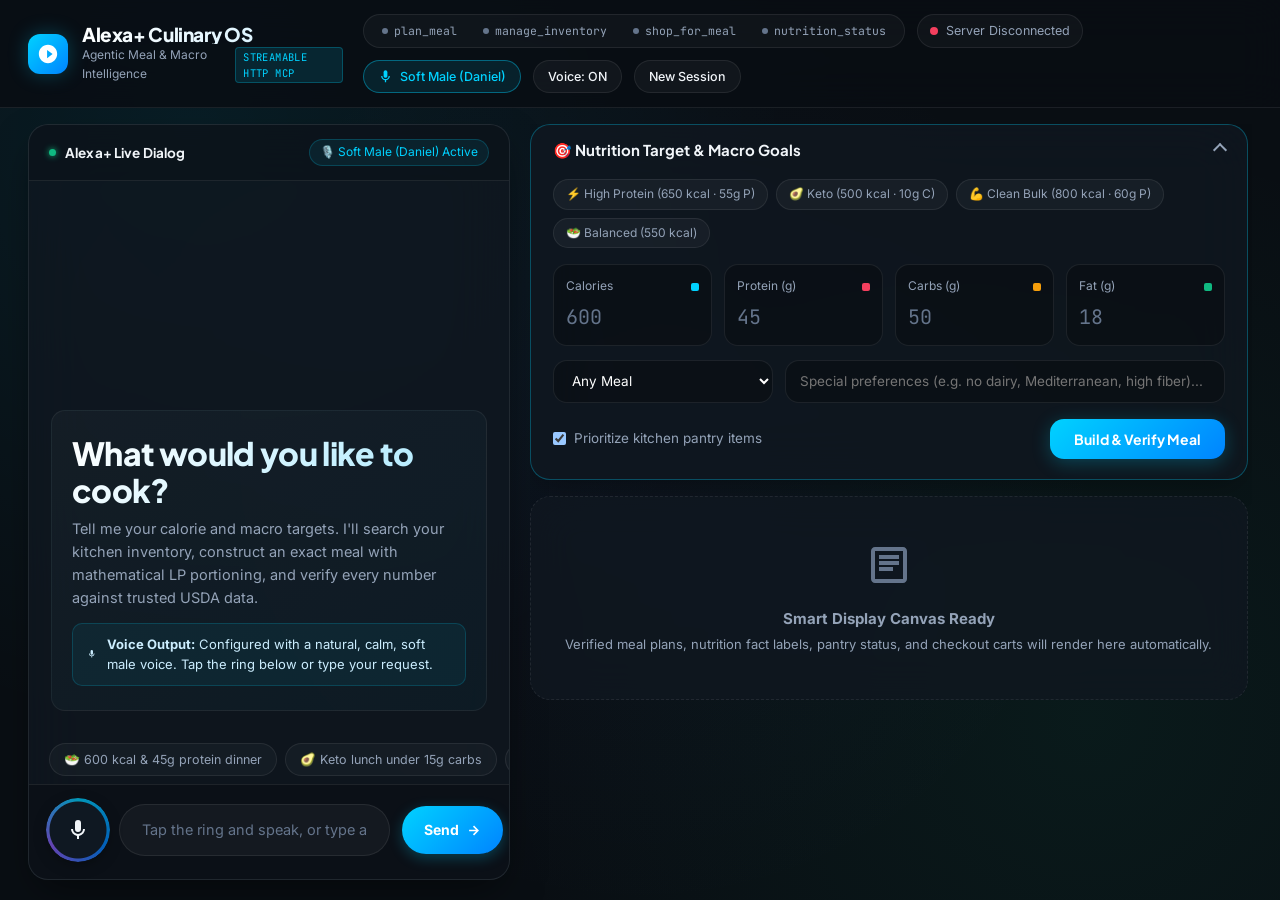
==== commit bad9ec3e: "some edits in frontend" ====
--- a/Web-App/frontend/index.html
+++ b/Web-App/frontend/index.html
@@ -3,454 +3,1682 @@
 <head>
 <meta charset="utf-8">
 <meta name="viewport" content="width=device-width, initial-scale=1">
-<title>Meal & Macro Planner · Alexa+ simulation</title>
+<title>Alexa+ Culinary OS · Meal &amp; Macro Agent</title>
 <link rel="preconnect" href="https://fonts.googleapis.com">
 <link rel="preconnect" href="https://fonts.gstatic.com" crossorigin>
-<link href="https://fonts.googleapis.com/css2?family=Archivo:wdth,wght@62..125,400..900&family=Newsreader:ital,opsz,wght@0,6..72,400..600;1,6..72,400..500&display=swap" rel="stylesheet">
+<link href="https://fonts.googleapis.com/css2?family=Inter:wght@300;400;500;600;700&family=JetBrains+Mono:wght@400;600;700&family=Plus+Jakarta+Sans:wght@500;600;700;800&display=swap" rel="stylesheet">
 <style>
-/*
-  Design notes
-  - Chalkboard green kitchen display. The one memorable object is the verified meal,
-    drawn as a real nutrition-facts label (white paper, hard black rules) with a stamp.
-  - Two families: Archivo (wide for headings, normal for UI and numbers) and
-    Newsreader (the assistant's voice and recipe prose).
-*/
-:root{
+:root {
   color-scheme: dark;
-  --board:#1a2823;
-  --board-2:#213430;
-  --board-3:#2b423b;
-  --line:#3b5249;
-  --chalk:#eef1e6;
-  --muted:#a6b8ac;
-  --saffron:#f5b83d;
-  --tomato:#ff6f4e;
-  --sage:#9bd6a6;
-  --sky:#7cc4ff;
-  --ok:#7fd68f;
-  --bad:#ff7a5c;
-
-  --paper:#f8f7f2;
-  --ink:#17231d;
-  --ink-soft:#56635b;
-  --p-ink:#c4432a;
-  --c-ink:#9a6700;
-  --f-ink:#2b7a42;
-
-  --display:"Archivo","Arial Black","Helvetica Neue",Arial,sans-serif;
-  --body:"Archivo","Helvetica Neue",Arial,system-ui,sans-serif;
-  --voice:"Newsreader",Georgia,"Times New Roman",serif;
-}
-*{box-sizing:border-box}
-html,body{margin:0;height:100%}
-body{
-  background:var(--board);
-  color:var(--chalk);
-  font:450 16px/1.5 var(--body);
-  -webkit-font-smoothing:antialiased;
-}
-button,input,select,textarea{font:inherit;color:inherit}
-:focus-visible{outline:2px solid var(--saffron);outline-offset:2px}
-.num{font-variant-numeric:tabular-nums}
-
-.app{display:grid;grid-template-rows:auto minmax(0,1fr);height:100dvh;max-width:1560px;margin:0 auto}
-
-/* ------------------------------------------------------------ top bar */
-.top{
-  display:flex;align-items:center;justify-content:space-between;gap:20px;
-  padding:16px 28px;
-}
-.brand h1{
-  margin:0;font:800 22px/1.05 var(--display);font-stretch:118%;letter-spacing:-.015em;
-}
-.brand p{margin:3px 0 0;color:var(--muted);font-size:14px}
-.top-right{display:flex;align-items:center;gap:18px;flex-wrap:wrap;justify-content:flex-end}
-.lamps{display:flex;gap:6px;flex-wrap:wrap}
-.lamp{
-  display:inline-flex;align-items:center;gap:7px;padding:4px 11px;border-radius:999px;
-  border:1px solid var(--line);font-size:13px;color:var(--muted);
-  transition:color .25s,border-color .25s,background .25s;
-}
-.lamp::before{content:"";width:7px;height:7px;border-radius:50%;background:var(--line);transition:background .25s,box-shadow .25s}
-.lamp.on{color:var(--chalk);border-color:var(--saffron);background:rgba(245,184,61,.1)}
-.lamp.on::before{background:var(--saffron);box-shadow:0 0 0 4px rgba(245,184,61,.2)}
-.status{display:flex;align-items:center;gap:8px;font-size:14px;color:var(--muted)}
-.status .dot{width:9px;height:9px;border-radius:50%;background:var(--muted)}
-.status[data-ok="true"] .dot{background:var(--ok)}
-.status[data-ok="false"] .dot{background:var(--bad)}
-.ghost{
-  background:transparent;border:1px solid var(--line);border-radius:999px;
-  padding:6px 14px;cursor:pointer;font-size:14px;
-}
-.ghost:hover{border-color:var(--saffron)}
-
-/* ------------------------------------------------------------ layout */
-.main{
-  display:grid;grid-template-columns:minmax(340px,5fr) minmax(0,7fr);
-  gap:20px;padding:4px 28px 24px;min-height:0;
-}
-.talk,.display{min-height:0;display:flex;flex-direction:column}
-
-/* ------------------------------------------------------------ conversation */
-.talk{background:var(--board-2);border:1px solid var(--line);border-radius:28px;overflow:hidden}
-.messages{flex:1;overflow:auto;padding:26px 26px 10px;display:flex;flex-direction:column;gap:14px}
-.greeting{margin:auto 0 0}
-.greeting h2{
-  margin:0 0 12px;font:800 clamp(34px,3.6vw,52px)/1.02 var(--display);
-  font-stretch:122%;letter-spacing:-.025em;
-}
-.greeting p{margin:0;max-width:34ch;font:400 20px/1.5 var(--voice);color:var(--muted)}
-
-.msg.user{
-  align-self:flex-end;max-width:86%;background:var(--board-3);border-radius:18px 18px 4px 18px;
-  padding:9px 15px;font-size:15px;overflow-wrap:anywhere;
-}
-.msg.bot{
-  align-self:flex-start;max-width:46ch;font:400 20px/1.5 var(--voice);
-  overflow-wrap:anywhere;
-}
-.msg.err{
-  align-self:flex-start;max-width:90%;border:1px solid var(--bad);background:rgba(255,122,92,.1);
-  border-radius:14px;padding:10px 14px;font-size:15px;
-}
-.activity{align-self:flex-start;display:flex;flex-wrap:wrap;gap:6px;font-size:13px;color:var(--muted)}
-.chip{
-  display:inline-flex;align-items:center;gap:7px;padding:3px 11px;border-radius:999px;
-  border:1px solid var(--line);
-}
-.chip::before{content:"";width:7px;height:7px;border-radius:50%;background:var(--saffron)}
-.chip.done::before{background:var(--ok)}
-.chip.failed::before{background:var(--bad)}
-.chip.running::before{animation:blink 1s infinite}
-@keyframes blink{50%{opacity:.25}}
-
-.working{align-self:flex-start;display:flex;align-items:center;gap:12px;color:var(--muted);font-size:15px}
-.wbar{position:relative;width:46px;height:5px;border-radius:3px;background:var(--board-3);overflow:hidden;flex:none}
-.wbar::after{
-  content:"";position:absolute;inset:0 auto 0 0;width:40%;border-radius:3px;background:var(--saffron);
-  animation:slide 1.2s ease-in-out infinite;
-}
-@keyframes slide{0%{transform:translateX(-100%)}100%{transform:translateX(260%)}}
-
-.suggest{display:flex;flex-wrap:wrap;gap:8px;padding:10px 26px 0}
-.suggest button{
-  border:1px solid var(--line);background:transparent;border-radius:999px;
-  padding:6px 13px;font-size:14px;color:var(--muted);cursor:pointer;text-align:left;
-}
-.suggest button:hover{color:var(--chalk);border-color:var(--saffron)}
-
-.composer{display:flex;align-items:center;gap:14px;padding:16px 20px 20px}
-.composer input{
-  flex:1;min-width:0;background:var(--board);border:1px solid var(--line);
-  border-radius:999px;padding:14px 20px;
-}
-.composer input::placeholder{color:var(--muted)}
-.send{
-  border:0;border-radius:999px;background:var(--saffron);color:#2a1c00;
-  font-weight:700;padding:14px 22px;cursor:pointer;
-}
-.send:disabled{opacity:.45;cursor:default}
-
-/* The voice ring */
-.orb{
-  position:relative;flex:none;width:68px;height:68px;border-radius:50%;
-  border:0;background:var(--board);cursor:pointer;padding:0;
-}
-.orb::before{
-  content:"";position:absolute;inset:0;border-radius:50%;
-  background:conic-gradient(from 0deg,var(--saffron),var(--tomato),var(--saffron));
-  -webkit-mask:radial-gradient(farthest-side,transparent calc(100% - 7px),#000 calc(100% - 6px));
-          mask:radial-gradient(farthest-side,transparent calc(100% - 7px),#000 calc(100% - 6px));
-  opacity:.6;
-}
-.orb svg{position:absolute;inset:0;margin:auto;width:26px;height:26px;fill:var(--chalk)}
-.orb[data-state="listening"]::before{opacity:1;animation:pulse 1.1s ease-in-out infinite}
-.orb[data-state="thinking"]::before{opacity:1;animation:spin 1.1s linear infinite}
-.orb[data-state="speaking"]::before{opacity:1;animation:breathe 2s ease-in-out infinite}
-@keyframes pulse{0%,100%{transform:scale(1)}50%{transform:scale(1.14)}}
-@keyframes spin{to{transform:rotate(360deg)}}
-@keyframes breathe{0%,100%{transform:scale(1);opacity:.75}50%{transform:scale(1.07);opacity:1}}
-
-/* ------------------------------------------------------------ display */
-.display{gap:16px;overflow:auto;padding-right:2px}
-
-details.planner{background:var(--board-2);border:1px solid var(--line);border-radius:20px;padding:0}
-details.planner>summary{
-  list-style:none;cursor:pointer;display:flex;align-items:center;justify-content:space-between;
-  padding:14px 18px;font:700 17px/1.2 var(--display);font-stretch:108%;
-}
-details.planner>summary::-webkit-details-marker{display:none}
-details.planner>summary::after{content:"";width:9px;height:9px;border-right:2px solid var(--muted);border-bottom:2px solid var(--muted);transform:rotate(45deg);transition:transform .2s}
-details.planner[open]>summary::after{transform:rotate(-135deg)}
-.planner-body{padding:0 18px 18px}
-.planner-body p{margin:0 0 14px;color:var(--muted);font-size:14px}
-.fields{display:grid;grid-template-columns:repeat(4,minmax(0,1fr));gap:10px}
-.field label{display:flex;align-items:center;gap:7px;font-size:13px;color:var(--muted);margin-bottom:5px}
-.field label i{width:9px;height:9px;border-radius:2px;display:block}
-.field input,.field select{
-  width:100%;background:var(--board);border:1px solid var(--line);border-radius:10px;padding:9px 11px;
-}
-.row2{display:grid;grid-template-columns:minmax(0,1fr) minmax(0,2fr);gap:10px;margin-top:10px}
-.checks{display:flex;align-items:center;justify-content:space-between;gap:12px;margin-top:14px;flex-wrap:wrap}
-.checks label{display:flex;align-items:center;gap:8px;font-size:14px;color:var(--muted)}
-.primary{
-  border:0;border-radius:12px;background:var(--saffron);color:#2a1c00;font-weight:700;
-  padding:11px 20px;cursor:pointer;
-}
-.primary:hover{filter:brightness(1.06)}
-.primary:disabled{opacity:.5;cursor:default}
-.secondary{
-  border:1px solid var(--line);background:transparent;border-radius:12px;
-  padding:10px 18px;cursor:pointer;font-weight:600;
-}
-.secondary:hover{border-color:var(--saffron)}
-.secondary:disabled{opacity:.5;cursor:default}
-
-.feed{display:flex;flex-direction:column;gap:18px}
-.empty{color:var(--muted);padding:14px 6px;max-width:46ch;font:400 19px/1.5 var(--voice)}
-
-/* generic card shell */
-.card{background:var(--board-2);border:1px solid var(--line);border-radius:20px;padding:18px}
-.card>header{display:flex;align-items:center;justify-content:space-between;gap:10px;margin-bottom:12px}
-.card>header h3{
-  margin:0;display:flex;align-items:center;gap:10px;
-  font:800 19px/1.2 var(--display);font-stretch:110%;letter-spacing:-.01em;
-}
-.card>header h3::before{content:"";width:11px;height:11px;border-radius:3px;background:var(--tool,var(--line))}
-.card[data-tool="plan_meal"]{--tool:var(--saffron)}
-.card[data-tool="manage_inventory"]{--tool:var(--sage)}
-.card[data-tool="shop_for_meal"]{--tool:var(--sky)}
-.card[data-tool="nutrition_status"]{--tool:var(--tomato)}
-.pill{font-size:13px;border-radius:999px;padding:2px 11px;border:1px solid var(--line);color:var(--muted)}
-.pill.ok{color:var(--ok);border-color:var(--ok)}
-.pill.warn{color:var(--saffron);border-color:var(--saffron)}
-.pill.bad{color:var(--bad);border-color:var(--bad)}
-.say{margin:0 0 14px;font:400 18px/1.5 var(--voice);color:var(--chalk);max-width:52ch}
-.note{margin:12px 0 0;padding:10px 14px;border-radius:12px;background:var(--board);font-size:14px;color:var(--muted)}
-.note b{color:var(--chalk);font-weight:600}
-.actions{display:flex;flex-wrap:wrap;gap:8px;margin-top:16px}
-.answer{display:flex;gap:8px;margin-top:14px}
-.answer input{flex:1;min-width:0;background:var(--board);border:1px solid var(--line);border-radius:12px;padding:10px 14px}
-.card.fresh{animation:land .3s ease-out}
-@keyframes land{from{transform:translateY(-6px);opacity:0}to{transform:none;opacity:1}}
-
-/* ------------------------------------------------------------ the nutrition label */
-.label{
-  position:relative;background:var(--paper);color:var(--ink);border-radius:6px;
-  padding:18px 20px 14px;box-shadow:0 22px 44px -22px rgba(0,0,0,.7);
-}
-.label h3{margin:0;font:900 34px/.95 var(--display);font-stretch:88%;letter-spacing:-.03em;padding-right:130px}
-.meal-name{margin:6px 0 10px;font:500 16px/1.3 var(--body);color:var(--ink-soft);padding-right:130px}
-.rule{display:block;background:var(--ink);border:0;margin:0}
-.rule.t8{height:8px}.rule.t4{height:4px}.rule.t1{height:1px;opacity:.55}
-.label .cal{display:flex;align-items:baseline;justify-content:space-between;gap:10px;padding:6px 0 4px}
-.cal-name{font:800 22px/1 var(--display);font-stretch:96%}
-.cal-goal{font-size:13px;color:var(--ink-soft)}
-.cal-val{font:900 52px/1 var(--display);font-stretch:92%;letter-spacing:-.03em}
-.mrow{
-  display:grid;grid-template-columns:minmax(0,1fr) auto auto 22px;align-items:center;gap:12px;
-  padding:7px 0;border-top:1px solid rgba(23,35,29,.55);
-}
-.mrow:first-of-type{border-top:0}
-.mname{display:flex;align-items:center;gap:9px;font-weight:700}
-.mname i{width:11px;height:11px;border-radius:2px;display:block;flex:none}
-.mval{font:800 20px/1 var(--display);font-stretch:96%}
-.mgoal{font-size:13px;color:var(--ink-soft);min-width:84px;text-align:right}
-.tick{width:22px;height:22px;border-radius:50%;display:grid;place-items:center;font-size:12px;font-weight:800}
-.tick svg{width:14px;height:14px;fill:none;stroke:#fff;stroke-width:2.6;stroke-linecap:round;stroke-linejoin:round}
-.tick.ok{background:var(--f-ink)}
-.tick.off{background:transparent;border:2px solid var(--ink-soft);color:var(--ink-soft)}
-.split{display:flex;height:9px;border-radius:2px;overflow:hidden;margin:10px 0 4px;background:rgba(23,35,29,.12)}
-.split i{display:block;height:100%;transform-origin:left;}
-.fresh .split i{animation:grow .7s .25s cubic-bezier(.2,.8,.2,1) both}
-@keyframes grow{from{transform:scaleX(0)}to{transform:scaleX(1)}}
-.split-cap{display:flex;justify-content:space-between;font-size:12px;color:var(--ink-soft);margin-bottom:8px}
-.l-sec{margin-top:10px}
-.l-sec h4{margin:8px 0 4px;font:800 15px/1.2 var(--display);font-stretch:104%}
-.ing{display:grid;grid-template-columns:minmax(0,1fr) auto auto;gap:12px;padding:6px 0;border-top:1px solid rgba(23,35,29,.25);font-size:15px}
-.ing:first-of-type{border-top:0}
-.ing .g{font-weight:700}
-.ing .k{color:var(--ink-soft);min-width:64px;text-align:right}
-.src{margin:8px 0 0;font-size:12px;color:var(--ink-soft)}
-.diag{margin:6px 0 0;padding:0;list-style:none;font-size:14px}
-.diag li{padding:3px 0 3px 18px;position:relative}
-.diag li::before{content:"";position:absolute;left:3px;top:11px;width:7px;height:7px;border-radius:50%;background:var(--p-ink)}
-
-.stamp{
-  position:absolute;top:16px;right:16px;padding:3px 12px 4px;border:3px solid var(--f-ink);color:var(--f-ink);
-  border-radius:8px;font:900 21px/1.1 var(--display);font-stretch:96%;letter-spacing:-.01em;
-  transform:rotate(-7deg);background:rgba(248,247,242,.92);text-align:center;
-}
-.stamp.warn{border-color:var(--c-ink);color:var(--c-ink)}
-.stamp.bad{border-color:var(--p-ink);color:var(--p-ink)}
-.fresh .stamp{animation:slam .4s .15s cubic-bezier(.2,1.4,.4,1) both}
-@keyframes slam{from{transform:rotate(-18deg) scale(2.3);opacity:0}60%{opacity:1}to{transform:rotate(-7deg) scale(1);opacity:1}}
-
-.below{margin-top:14px;display:flex;flex-direction:column;gap:12px}
-.recipe{background:var(--board);border-radius:14px;padding:14px 16px}
-.recipe h4,.trail h4{margin:0 0 8px;font:800 16px/1.2 var(--display);font-stretch:106%}
-.recipe .times{margin:0 0 8px;color:var(--muted);font-size:14px}
-.recipe ol{margin:0;padding-left:22px;font:400 18px/1.5 var(--voice);max-width:56ch}
-.recipe li+li{margin-top:6px}
-.recipe .tip{margin:10px 0 0;color:var(--muted);font:italic 400 17px/1.45 var(--voice)}
-details.trail{background:var(--board);border-radius:14px;padding:0}
-details.trail>summary{cursor:pointer;padding:12px 16px;font-weight:600;font-size:15px;list-style:none;display:flex;justify-content:space-between;align-items:center}
-details.trail>summary::-webkit-details-marker{display:none}
-details.trail>summary::after{content:"";width:8px;height:8px;border-right:2px solid var(--muted);border-bottom:2px solid var(--muted);transform:rotate(45deg);transition:transform .2s}
-details.trail[open]>summary::after{transform:rotate(-135deg)}
-.steps{margin:0;padding:0 16px 14px;list-style:none;display:flex;flex-direction:column;gap:2px}
-.steps li{display:flex;align-items:center;gap:10px;padding:5px 0;font-size:15px}
-.steps .gl{width:20px;height:20px;border-radius:50%;flex:none;display:grid;place-items:center;border:2px solid var(--line)}
-.steps .gl.done{background:var(--ok);border-color:var(--ok)}
-.steps .gl.done svg{width:12px;height:12px;fill:none;stroke:#0f2417;stroke-width:3;stroke-linecap:round;stroke-linejoin:round}
-.steps .gl.bad{border-color:var(--bad)}
-.steps .who{color:var(--muted);font-size:13px;margin-left:auto}
-
-/* ------------------------------------------------------------ pantry */
-.pantry{display:flex;flex-direction:column;gap:8px}
-.prow{
-  display:grid;grid-template-columns:minmax(0,1fr) auto;align-items:center;gap:12px;
-  background:var(--board);border-radius:12px;padding:10px 14px;
-}
-.pname{font-weight:600;overflow-wrap:anywhere}
-.pmeta{display:flex;flex-wrap:wrap;gap:6px;margin-top:4px}
-.tag{font-size:12.5px;border-radius:999px;padding:1px 9px;border:1px solid var(--line);color:var(--muted)}
-.tag.warn{color:var(--saffron);border-color:var(--saffron)}
-.tag.bad{color:var(--bad);border-color:var(--bad)}
-.pgrams{text-align:right;font:800 22px/1 var(--display);font-stretch:100%}
-.pgrams small{display:block;margin-top:4px;font:450 12.5px/1 var(--body);color:var(--muted)}
-.ask{background:var(--board);border-radius:14px;padding:14px 16px;border:1px solid var(--saffron)}
-.ask p{margin:0;font:400 19px/1.45 var(--voice)}
-
-/* ------------------------------------------------------------ cart */
-.lines{display:flex;flex-direction:column;gap:8px}
-.line{display:grid;grid-template-columns:minmax(0,1fr) auto;gap:12px;align-items:center;background:var(--board);border-radius:12px;padding:10px 14px}
-.line .lname{font-weight:600}
-.line .lsub{font-size:13px;color:var(--muted)}
-.line .lprice{font:800 18px/1 var(--display)}
-.total{display:flex;justify-content:space-between;align-items:baseline;padding:12px 14px 0;font-weight:600}
-.total b{font:900 26px/1 var(--display)}
-.guard{display:flex;gap:10px;align-items:flex-start;margin-top:12px;padding:10px 14px;border-radius:12px;background:rgba(124,196,255,.1);border:1px solid rgba(124,196,255,.4);font-size:14px}
-
-/* ------------------------------------------------------------ today */
-.rings{display:grid;grid-template-columns:repeat(4,minmax(0,1fr));gap:10px}
-.ringbox{background:var(--board);border-radius:14px;padding:12px 6px 10px;text-align:center}
-.ringbox svg{width:86px;height:86px;display:block;margin:0 auto}
-.ringbox .rl{margin-top:4px;font-size:13px;color:var(--muted)}
-.ringbox .rg{font-size:12.5px;color:var(--muted)}
-.tiles{display:grid;grid-template-columns:repeat(4,minmax(0,1fr));gap:8px}
-.tile{background:var(--board);border-radius:12px;padding:10px 12px}
-.tile b{display:block;font:800 24px/1.1 var(--display)}
-.tile span{font-size:13px;color:var(--muted)}
-.tile.kcal b{color:var(--chalk)}.tile.protein b{color:var(--tomato)}
-.tile.carbs b{color:var(--saffron)}.tile.fat b{color:var(--sage)}
-.mcap{font-size:13px;color:var(--muted);margin:12px 0 6px}
-.mcap:first-child{margin-top:0}
-
-/* generic */
-.kv{display:grid;grid-template-columns:minmax(90px,max-content) 1fr;gap:4px 14px;font-size:15px}
-.kv dt{color:var(--muted)}.kv dd{margin:0;overflow-wrap:anywhere}
-.sec{margin-top:10px}.sec>h4{margin:0 0 6px;font:700 15px/1.2 var(--display);color:var(--muted)}
-.items{display:flex;flex-direction:column;gap:8px}
-.item{background:var(--board);border-radius:10px;padding:8px 12px}
-.tags{display:flex;flex-wrap:wrap;gap:6px}
-.tags span{background:var(--board);border-radius:999px;padding:2px 10px;font-size:14px}
-details.raw{margin-top:14px;font-size:14px;color:var(--muted)}
-details.raw summary{cursor:pointer}
-details.raw pre{margin:8px 0 0;max-height:240px;overflow:auto;background:var(--board);border-radius:10px;padding:10px;font-size:12.5px}
-
-@media (max-width:980px){
-  .app{height:auto;min-height:100dvh}
-  .main{grid-template-columns:1fr;padding:4px 14px 20px}
-  .top{padding:14px}
-  .talk{height:74dvh}
-  .lamps{display:none}
-  .fields{grid-template-columns:repeat(2,minmax(0,1fr))}
-  .row2{grid-template-columns:1fr}
-  .rings,.tiles{grid-template-columns:repeat(2,minmax(0,1fr))}
-  .label h3,.meal-name{padding-right:0}
-  .stamp{position:static;display:inline-block;margin-bottom:10px;transform:rotate(-4deg)}
-}
-@media (prefers-reduced-motion:reduce){
-  *,*::before,*::after{animation:none!important;transition:none!important}
+  --bg-space: #090e13;
+  --bg-card: rgba(16, 24, 32, 0.78);
+  --bg-card-hover: rgba(22, 34, 46, 0.9);
+  --bg-elevated: rgba(28, 42, 56, 0.75);
+  --border-subtle: rgba(255, 255, 255, 0.08);
+  --border-bright: rgba(0, 210, 255, 0.35);
+  --border-emerald: rgba(16, 185, 129, 0.4);
+
+  --text-main: #f1f5f9;
+  --text-muted: #94a3b8;
+  --text-faint: #64748b;
+
+  --alexa-cyan: #00d2ff;
+  --alexa-blue: #0084ff;
+  --alexa-glow: rgba(0, 210, 255, 0.25);
+
+  --emerald: #10b981;
+  --emerald-glow: rgba(16, 185, 129, 0.25);
+  --amber: #f59e0b;
+  --amber-glow: rgba(245, 158, 11, 0.22);
+  --coral: #f43f5e;
+  --sky: #38bdf8;
+  --indigo: #6366f1;
+
+  --p-color: #f43f5e;
+  --c-color: #f59e0b;
+  --f-color: #10b981;
+
+  --font-display: "Plus Jakarta Sans", -apple-system, BlinkMacSystemFont, "Segoe UI", sans-serif;
+  --font-body: "Inter", -apple-system, BlinkMacSystemFont, "Segoe UI", sans-serif;
+  --font-mono: "JetBrains Mono", ui-monospace, monospace;
+
+  --radius-lg: 20px;
+  --radius-md: 14px;
+  --radius-sm: 8px;
+  --radius-full: 9999px;
+}
+
+* { box-sizing: border-box; margin: 0; padding: 0; }
+html, body { height: 100%; width: 100%; }
+
+body {
+  background: var(--bg-space);
+  background-image: 
+    radial-gradient(circle at 15% 15%, rgba(0, 210, 255, 0.08) 0%, transparent 45%),
+    radial-gradient(circle at 85% 80%, rgba(16, 185, 129, 0.07) 0%, transparent 45%),
+    radial-gradient(circle at 50% 50%, rgba(99, 102, 241, 0.04) 0%, transparent 60%);
+  color: var(--text-main);
+  font: 400 15px/1.55 var(--font-body);
+  -webkit-font-smoothing: antialiased;
+  overflow: hidden;
+}
+
+button, input, select, textarea {
+  font: inherit;
+  color: inherit;
+}
+
+.num {
+  font-family: var(--font-mono);
+  font-feature-settings: "tnum" 1;
+}
+
+/* ------------------------------------------------------------- Layout */
+.app {
+  display: grid;
+  grid-template-rows: auto minmax(0, 1fr);
+  height: 100dvh;
+  max-width: 1720px;
+  margin: 0 auto;
+}
+
+/* ------------------------------------------------------------- Top Bar */
+.top-bar {
+  display: flex;
+  align-items: center;
+  justify-content: space-between;
+  gap: 20px;
+  padding: 14px 28px;
+  background: rgba(9, 14, 19, 0.85);
+  backdrop-filter: blur(20px);
+  border-bottom: 1px solid var(--border-subtle);
+  z-index: 20;
+}
+
+.brand {
+  display: flex;
+  align-items: center;
+  gap: 14px;
+}
+
+.alexa-badge {
+  width: 40px;
+  height: 40px;
+  border-radius: 12px;
+  background: linear-gradient(135deg, #00d2ff, #0084ff);
+  display: flex;
+  align-items: center;
+  justify-content: center;
+  box-shadow: 0 0 20px var(--alexa-glow);
+  position: relative;
+  flex-shrink: 0;
+}
+
+.alexa-badge svg {
+  width: 22px;
+  height: 22px;
+  fill: #fff;
+}
+
+.brand-text h1 {
+  font: 800 19px/1.1 var(--font-display);
+  letter-spacing: -0.02em;
+  background: linear-gradient(120deg, #ffffff, #ccefff);
+  -webkit-background-clip: text;
+  -webkit-text-fill-color: transparent;
+}
+
+.brand-text p {
+  font-size: 12px;
+  color: var(--text-muted);
+  display: flex;
+  align-items: center;
+  gap: 8px;
+  margin-top: 2px;
+}
+
+.mcp-pill {
+  font-family: var(--font-mono);
+  font-size: 10.5px;
+  padding: 1px 7px;
+  background: rgba(0, 210, 255, 0.12);
+  color: var(--alexa-cyan);
+  border-radius: 4px;
+  border: 1px solid rgba(0, 210, 255, 0.25);
+  text-transform: uppercase;
+  letter-spacing: 0.04em;
+}
+
+.top-actions {
+  display: flex;
+  align-items: center;
+  gap: 12px;
+  flex-wrap: wrap;
+}
+
+.tool-lamps {
+  display: flex;
+  gap: 6px;
+  background: rgba(255, 255, 255, 0.03);
+  padding: 4px 8px;
+  border-radius: var(--radius-full);
+  border: 1px solid var(--border-subtle);
+}
+
+.lamp {
+  display: inline-flex;
+  align-items: center;
+  gap: 6px;
+  padding: 3px 10px;
+  border-radius: var(--radius-full);
+  font-size: 11.5px;
+  color: var(--text-muted);
+  background: transparent;
+  transition: all 0.25s ease;
+  font-family: var(--font-mono);
+}
+
+.lamp::before {
+  content: "";
+  width: 6px;
+  height: 6px;
+  border-radius: 50%;
+  background: var(--text-faint);
+  transition: all 0.25s;
+}
+
+.lamp.active {
+  color: #fff;
+  background: rgba(0, 210, 255, 0.15);
+  box-shadow: 0 0 12px var(--alexa-glow);
+}
+
+.lamp.active::before {
+  background: var(--alexa-cyan);
+  box-shadow: 0 0 8px var(--alexa-cyan);
+}
+
+.status-badge {
+  display: flex;
+  align-items: center;
+  gap: 8px;
+  font-size: 12.5px;
+  color: var(--text-muted);
+  padding: 6px 12px;
+  background: rgba(255, 255, 255, 0.03);
+  border: 1px solid var(--border-subtle);
+  border-radius: var(--radius-full);
+}
+
+.status-dot {
+  width: 8px;
+  height: 8px;
+  border-radius: 50%;
+  background: var(--amber);
+  animation: pulse-dot 2s infinite;
+}
+
+.status-badge[data-ok="true"] .status-dot {
+  background: var(--emerald);
+  box-shadow: 0 0 8px var(--emerald);
+}
+
+.status-badge[data-ok="false"] .status-dot {
+  background: var(--coral);
+}
+
+@keyframes pulse-dot {
+  0%, 100% { opacity: 1; transform: scale(1); }
+  50% { opacity: 0.5; transform: scale(0.85); }
+}
+
+.btn-header {
+  display: inline-flex;
+  align-items: center;
+  gap: 7px;
+  padding: 6px 14px;
+  border-radius: var(--radius-full);
+  border: 1px solid var(--border-subtle);
+  background: rgba(255, 255, 255, 0.04);
+  color: var(--text-main);
+  font-size: 12.5px;
+  font-weight: 500;
+  cursor: pointer;
+  transition: all 0.2s;
+}
+
+.btn-header:hover {
+  background: rgba(255, 255, 255, 0.09);
+  border-color: rgba(255, 255, 255, 0.18);
+  transform: translateY(-1px);
+}
+
+.btn-header.voice-active {
+  border-color: rgba(0, 210, 255, 0.4);
+  background: rgba(0, 210, 255, 0.1);
+  color: var(--alexa-cyan);
+}
+
+/* ------------------------------------------------------------- Main Workspace */
+.main-workspace {
+  display: grid;
+  grid-template-columns: minmax(380px, 4.8fr) minmax(0, 7.2fr);
+  gap: 20px;
+  padding: 16px 28px 20px;
+  min-height: 0;
+}
+
+/* ------------------------------------------------------------- Conversation Side (Talk) */
+.talk-pane {
+  background: var(--bg-card);
+  backdrop-filter: blur(28px);
+  border: 1px solid var(--border-subtle);
+  border-radius: var(--radius-lg);
+  display: flex;
+  flex-direction: column;
+  min-height: 0;
+  overflow: hidden;
+  box-shadow: 0 16px 40px -10px rgba(0, 0, 0, 0.5);
+}
+
+.chat-header {
+  padding: 14px 20px;
+  border-bottom: 1px solid var(--border-subtle);
+  display: flex;
+  align-items: center;
+  justify-content: space-between;
+  background: rgba(0, 0, 0, 0.15);
+}
+
+.chat-header-title {
+  display: flex;
+  align-items: center;
+  gap: 9px;
+  font: 700 13.5px/1 var(--font-display);
+  letter-spacing: 0.01em;
+  color: var(--text-main);
+}
+
+.chat-header-title span.pulse-indicator {
+  width: 7px;
+  height: 7px;
+  border-radius: 50%;
+  background: var(--emerald);
+  box-shadow: 0 0 6px var(--emerald);
+}
+
+.voice-badge-indicator {
+  display: flex;
+  align-items: center;
+  gap: 6px;
+  font-size: 12px;
+  color: var(--alexa-cyan);
+  background: rgba(0, 210, 255, 0.08);
+  padding: 3px 10px;
+  border-radius: var(--radius-full);
+  border: 1px solid rgba(0, 210, 255, 0.2);
+}
+
+.messages {
+  flex: 1;
+  overflow-y: auto;
+  padding: 22px 22px 14px;
+  display: flex;
+  flex-direction: column;
+  gap: 16px;
+  scroll-behavior: smooth;
+}
+
+.welcome-hero {
+  margin: auto 0 10px;
+  padding: 24px 20px;
+  background: linear-gradient(145deg, rgba(255, 255, 255, 0.03), rgba(0, 210, 255, 0.03));
+  border-radius: var(--radius-md);
+  border: 1px solid rgba(255, 255, 255, 0.06);
+}
+
+.welcome-hero h2 {
+  font: 800 clamp(24px, 2.5vw, 32px)/1.15 var(--font-display);
+  letter-spacing: -0.02em;
+  margin-bottom: 8px;
+  background: linear-gradient(135deg, #ffffff, #a5e8ff);
+  -webkit-background-clip: text;
+  -webkit-text-fill-color: transparent;
+}
+
+.welcome-hero p {
+  color: var(--text-muted);
+  font-size: 14.5px;
+  line-height: 1.6;
+  max-width: 48ch;
+}
+
+.voice-intro-callout {
+  display: flex;
+  align-items: center;
+  gap: 10px;
+  margin-top: 14px;
+  padding: 10px 14px;
+  background: rgba(0, 210, 255, 0.06);
+  border: 1px solid rgba(0, 210, 255, 0.18);
+  border-radius: 10px;
+  font-size: 13px;
+  color: #cceeff;
+}
+
+/* Chat Messages */
+.msg {
+  position: relative;
+  max-width: 86%;
+  animation: fade-up 0.25s ease-out forwards;
+}
+
+@keyframes fade-up {
+  from { opacity: 0; transform: translateY(8px); }
+  to { opacity: 1; transform: translateY(0); }
+}
+
+.msg.user {
+  align-self: flex-end;
+  background: linear-gradient(135deg, rgba(0, 210, 255, 0.18), rgba(0, 132, 255, 0.28));
+  border: 1px solid rgba(0, 210, 255, 0.35);
+  border-radius: 18px 18px 4px 18px;
+  padding: 11px 17px;
+  font-size: 14.5px;
+  color: #fff;
+  box-shadow: 0 4px 18px -4px rgba(0, 132, 255, 0.25);
+}
+
+.msg.bot {
+  align-self: flex-start;
+  background: rgba(255, 255, 255, 0.04);
+  border: 1px solid var(--border-subtle);
+  border-radius: 18px 18px 18px 4px;
+  padding: 13px 18px;
+  font-size: 14.5px;
+  color: var(--text-main);
+  line-height: 1.6;
+}
+
+.msg.bot .speaker-icon {
+  display: inline-flex;
+  align-items: center;
+  margin-right: 6px;
+  color: var(--alexa-cyan);
+  vertical-align: middle;
+}
+
+.msg.err {
+  align-self: flex-start;
+  background: rgba(244, 63, 94, 0.12);
+  border: 1px solid rgba(244, 63, 94, 0.35);
+  border-radius: var(--radius-md);
+  padding: 12px 16px;
+  font-size: 13.5px;
+  color: #fecdd3;
+}
+
+/* Agent Task Chips */
+.activity-box {
+  align-self: flex-start;
+  display: flex;
+  flex-wrap: wrap;
+  gap: 7px;
+}
+
+.agent-chip {
+  display: inline-flex;
+  align-items: center;
+  gap: 8px;
+  padding: 5px 12px;
+  border-radius: var(--radius-full);
+  background: rgba(0, 0, 0, 0.25);
+  border: 1px solid var(--border-subtle);
+  font-size: 12px;
+  color: var(--text-muted);
+}
+
+.agent-chip .pulse-orb {
+  width: 7px;
+  height: 7px;
+  border-radius: 50%;
+  background: var(--alexa-cyan);
+}
+
+.agent-chip.running .pulse-orb {
+  animation: ping 1s infinite;
+  background: var(--amber);
+}
+
+.agent-chip.done .pulse-orb { background: var(--emerald); }
+.agent-chip.failed .pulse-orb { background: var(--coral); }
+
+@keyframes ping {
+  0%, 100% { transform: scale(1); opacity: 1; }
+  50% { transform: scale(1.6); opacity: 0.3; }
+}
+
+.thinking-pill {
+  align-self: flex-start;
+  display: flex;
+  align-items: center;
+  gap: 12px;
+  padding: 10px 16px;
+  background: rgba(0, 210, 255, 0.05);
+  border: 1px solid rgba(0, 210, 255, 0.2);
+  border-radius: var(--radius-full);
+  color: var(--alexa-cyan);
+  font-size: 13px;
+}
+
+.wave-bars {
+  display: flex;
+  align-items: center;
+  gap: 3px;
+  height: 14px;
+}
+
+.wave-bars span {
+  width: 3px;
+  height: 100%;
+  background: var(--alexa-cyan);
+  border-radius: 2px;
+  animation: wave 1s ease-in-out infinite;
+}
+
+.wave-bars span:nth-child(2) { animation-delay: 0.2s; }
+.wave-bars span:nth-child(3) { animation-delay: 0.4s; }
+.wave-bars span:nth-child(4) { animation-delay: 0.6s; }
+
+@keyframes wave {
+  0%, 100% { height: 4px; }
+  50% { height: 14px; }
+}
+
+/* Quick Prompts Carousel */
+.quick-prompts {
+  display: flex;
+  gap: 8px;
+  padding: 8px 20px;
+  overflow-x: auto;
+  white-space: nowrap;
+  scrollbar-width: none;
+}
+
+.quick-prompts::-webkit-scrollbar { display: none; }
+
+.prompt-pill {
+  padding: 6px 14px;
+  border-radius: var(--radius-full);
+  border: 1px solid var(--border-subtle);
+  background: rgba(255, 255, 255, 0.03);
+  font-size: 12.5px;
+  color: var(--text-muted);
+  cursor: pointer;
+  transition: all 0.2s;
+  flex-shrink: 0;
+}
+
+.prompt-pill:hover {
+  background: rgba(0, 210, 255, 0.1);
+  color: #fff;
+  border-color: rgba(0, 210, 255, 0.35);
+  transform: translateY(-1px);
+}
+
+/* Voice & Text Composer */
+.composer-dock {
+  display: flex;
+  align-items: center;
+  gap: 12px;
+  padding: 16px 20px 20px;
+  background: rgba(0, 0, 0, 0.2);
+  border-top: 1px solid var(--border-subtle);
+  position: relative;
+}
+
+/* Alexa Pulsing Orb */
+.orb-container {
+  position: relative;
+  flex-shrink: 0;
+}
+
+.orb-button {
+  position: relative;
+  width: 58px;
+  height: 58px;
+  border-radius: 50%;
+  border: 0;
+  background: #0f1822;
+  cursor: pointer;
+  display: flex;
+  align-items: center;
+  justify-content: center;
+  transition: transform 0.2s ease;
+  box-shadow: 0 4px 15px rgba(0, 0, 0, 0.4);
+}
+
+.orb-button:hover {
+  transform: scale(1.05);
+}
+
+.orb-ring {
+  position: absolute;
+  inset: -3px;
+  border-radius: 50%;
+  background: conic-gradient(from 0deg, var(--alexa-cyan), var(--alexa-blue), #8b5cf6, var(--alexa-cyan));
+  -webkit-mask: radial-gradient(farthest-side, transparent calc(100% - 4px), #000 calc(100% - 3px));
+          mask: radial-gradient(farthest-side, transparent calc(100% - 4px), #000 calc(100% - 3px));
+  opacity: 0.7;
+  transition: opacity 0.3s;
+}
+
+.orb-button svg {
+  width: 24px;
+  height: 24px;
+  fill: var(--text-main);
+  z-index: 2;
+  transition: fill 0.2s;
+}
+
+/* Orb States */
+.orb-button[data-state="listening"] .orb-ring {
+  opacity: 1;
+  animation: orb-pulse 1.2s ease-in-out infinite;
+}
+
+.orb-button[data-state="listening"] svg {
+  fill: var(--coral);
+}
+
+.orb-button[data-state="thinking"] .orb-ring {
+  opacity: 1;
+  animation: orb-spin 1s linear infinite;
+}
+
+.orb-button[data-state="speaking"] .orb-ring {
+  opacity: 1;
+  animation: orb-breathe 1.8s ease-in-out infinite;
+}
+
+.orb-button[data-state="speaking"] svg {
+  fill: var(--alexa-cyan);
+}
+
+@keyframes orb-pulse {
+  0%, 100% { transform: scale(1); filter: drop-shadow(0 0 10px var(--alexa-cyan)); }
+  50% { transform: scale(1.15); filter: drop-shadow(0 0 20px var(--coral)); }
+}
+
+@keyframes orb-spin {
+  to { transform: rotate(360deg); }
+}
+
+@keyframes orb-breathe {
+  0%, 100% { transform: scale(1); filter: drop-shadow(0 0 10px var(--alexa-cyan)); }
+  50% { transform: scale(1.1); filter: drop-shadow(0 0 22px var(--emerald)); }
+}
+
+.composer-input {
+  flex: 1;
+  background: rgba(255, 255, 255, 0.04);
+  border: 1px solid var(--border-subtle);
+  border-radius: var(--radius-full);
+  padding: 14px 22px;
+  font-size: 14.5px;
+  color: #fff;
+  transition: all 0.2s;
+}
+
+.composer-input:focus {
+  outline: none;
+  border-color: var(--alexa-cyan);
+  background: rgba(0, 0, 0, 0.35);
+  box-shadow: 0 0 0 3px rgba(0, 210, 255, 0.15);
+}
+
+.composer-input::placeholder { color: var(--text-faint); }
+
+.btn-send {
+  background: linear-gradient(135deg, var(--alexa-cyan), var(--alexa-blue));
+  border: 0;
+  border-radius: var(--radius-full);
+  padding: 13px 22px;
+  font-weight: 700;
+  font-size: 14px;
+  color: #fff;
+  cursor: pointer;
+  display: flex;
+  align-items: center;
+  gap: 7px;
+  box-shadow: 0 4px 14px var(--alexa-glow);
+  transition: all 0.2s;
+}
+
+.btn-send:hover {
+  transform: translateY(-1px);
+  filter: brightness(1.1);
+}
+
+.btn-send:disabled {
+  opacity: 0.45;
+  cursor: not-allowed;
+  transform: none;
+}
+
+/* ------------------------------------------------------------- Display Side (Feed) */
+.display-pane {
+  display: flex;
+  flex-direction: column;
+  gap: 16px;
+  overflow-y: auto;
+  min-height: 0;
+  padding-right: 4px;
+}
+
+/* Target Config Box */
+.planner-accordion {
+  background: var(--bg-card);
+  backdrop-filter: blur(28px);
+  border: 1px solid var(--border-subtle);
+  border-radius: var(--radius-lg);
+  overflow: hidden;
+  box-shadow: 0 10px 30px -10px rgba(0, 0, 0, 0.4);
+  transition: border-color 0.25s;
+}
+
+.planner-accordion[open] {
+  border-color: rgba(0, 210, 255, 0.3);
+}
+
+.planner-accordion > summary {
+  padding: 16px 22px;
+  font: 700 15px/1.2 var(--font-display);
+  color: var(--text-main);
+  display: flex;
+  align-items: center;
+  justify-content: space-between;
+  cursor: pointer;
+  user-select: none;
+  list-style: none;
+}
+
+.planner-accordion > summary::-webkit-details-marker { display: none; }
+
+.planner-accordion > summary::after {
+  content: "";
+  width: 8px;
+  height: 8px;
+  border-right: 2px solid var(--text-muted);
+  border-bottom: 2px solid var(--text-muted);
+  transform: rotate(45deg);
+  transition: transform 0.25s;
+}
+
+.planner-accordion[open] > summary::after {
+  transform: rotate(-135deg);
+}
+
+.planner-content {
+  padding: 4px 22px 20px;
+}
+
+/* Macro Preset Buttons */
+.macro-presets {
+  display: flex;
+  gap: 8px;
+  flex-wrap: wrap;
+  margin-bottom: 16px;
+}
+
+.preset-chip {
+  padding: 5px 12px;
+  border-radius: var(--radius-full);
+  background: rgba(255, 255, 255, 0.04);
+  border: 1px solid var(--border-subtle);
+  font-size: 12px;
+  color: var(--text-muted);
+  cursor: pointer;
+  transition: all 0.2s;
+}
+
+.preset-chip:hover {
+  background: rgba(255, 255, 255, 0.09);
+  color: #fff;
+}
+
+.macro-grid {
+  display: grid;
+  grid-template-columns: repeat(4, minmax(0, 1fr));
+  gap: 12px;
+}
+
+.macro-card-input {
+  background: rgba(0, 0, 0, 0.25);
+  border: 1px solid var(--border-subtle);
+  border-radius: var(--radius-md);
+  padding: 12px;
+  transition: border-color 0.2s;
+}
+
+.macro-card-input:focus-within {
+  border-color: var(--alexa-cyan);
+}
+
+.macro-card-label {
+  display: flex;
+  align-items: center;
+  justify-content: space-between;
+  font-size: 12px;
+  color: var(--text-muted);
+  margin-bottom: 6px;
+}
+
+.macro-dot {
+  width: 8px;
+  height: 8px;
+  border-radius: 2px;
+}
+
+.macro-card-input input {
+  width: 100%;
+  background: transparent;
+  border: 0;
+  font-family: var(--font-mono);
+  font-size: 20px;
+  font-weight: 700;
+  color: #fff;
+}
+
+.macro-card-input input:focus { outline: none; }
+.macro-card-input input::placeholder { color: var(--text-faint); font-weight: 400; }
+
+.planner-row2 {
+  display: grid;
+  grid-template-columns: 1fr 2fr;
+  gap: 12px;
+  margin-top: 14px;
+}
+
+.form-select, .form-input {
+  width: 100%;
+  background: rgba(0, 0, 0, 0.25);
+  border: 1px solid var(--border-subtle);
+  border-radius: var(--radius-md);
+  padding: 10px 14px;
+  font-size: 13.5px;
+  color: #fff;
+}
+
+.form-select:focus, .form-input:focus {
+  outline: none;
+  border-color: var(--alexa-cyan);
+}
+
+.planner-footer {
+  display: flex;
+  align-items: center;
+  justify-content: space-between;
+  gap: 14px;
+  margin-top: 16px;
+  flex-wrap: wrap;
+}
+
+.checkbox-label {
+  display: flex;
+  align-items: center;
+  gap: 8px;
+  font-size: 13.5px;
+  color: var(--text-muted);
+  cursor: pointer;
+}
+
+.btn-primary-action {
+  background: linear-gradient(135deg, var(--alexa-cyan), var(--alexa-blue));
+  border: 0;
+  border-radius: var(--radius-md);
+  padding: 11px 24px;
+  font: 700 14px var(--font-display);
+  color: #fff;
+  cursor: pointer;
+  box-shadow: 0 4px 18px var(--alexa-glow);
+  transition: all 0.2s;
+}
+
+.btn-primary-action:hover {
+  transform: translateY(-1px);
+  filter: brightness(1.1);
+}
+
+.btn-primary-action:disabled {
+  opacity: 0.5;
+  cursor: not-allowed;
+  transform: none;
+}
+
+/* Feed Cards */
+.cards-feed {
+  display: flex;
+  flex-direction: column;
+  gap: 20px;
+}
+
+.feed-empty-state {
+  padding: 44px 28px;
+  text-align: center;
+  background: var(--bg-card);
+  backdrop-filter: blur(20px);
+  border: 1px dashed var(--border-subtle);
+  border-radius: var(--radius-lg);
+  color: var(--text-muted);
+}
+
+.feed-empty-state svg {
+  width: 48px;
+  height: 48px;
+  fill: var(--text-faint);
+  margin-bottom: 12px;
+}
+
+/* Generic Card Shell */
+.app-card {
+  background: var(--bg-card);
+  backdrop-filter: blur(28px);
+  border: 1px solid var(--border-subtle);
+  border-radius: var(--radius-lg);
+  padding: 22px;
+  box-shadow: 0 16px 40px -15px rgba(0, 0, 0, 0.5);
+  animation: card-appear 0.35s cubic-bezier(0.16, 1, 0.3, 1) forwards;
+}
+
+@keyframes card-appear {
+  from { opacity: 0; transform: translateY(12px) scale(0.98); }
+  to { opacity: 1; transform: translateY(0) scale(1); }
+}
+
+.card-header {
+  display: flex;
+  align-items: center;
+  justify-content: space-between;
+  gap: 12px;
+  margin-bottom: 16px;
+}
+
+.card-title {
+  display: flex;
+  align-items: center;
+  gap: 10px;
+  font: 800 18px/1.2 var(--font-display);
+  letter-spacing: -0.01em;
+}
+
+.tool-indicator-badge {
+  width: 10px;
+  height: 10px;
+  border-radius: 3px;
+  background: var(--alexa-cyan);
+}
+
+.card-status-pill {
+  font-family: var(--font-mono);
+  font-size: 11.5px;
+  font-weight: 600;
+  padding: 3px 12px;
+  border-radius: var(--radius-full);
+  border: 1px solid var(--border-subtle);
+  text-transform: uppercase;
+  letter-spacing: 0.04em;
+}
+
+.card-status-pill.ok {
+  background: rgba(16, 185, 129, 0.12);
+  color: var(--emerald);
+  border-color: var(--border-emerald);
+}
+
+.card-status-pill.warn {
+  background: rgba(245, 158, 11, 0.12);
+  color: var(--amber);
+  border-color: rgba(245, 158, 11, 0.35);
+}
+
+.card-status-pill.bad {
+  background: rgba(244, 63, 94, 0.12);
+  color: var(--coral);
+  border-color: rgba(244, 63, 94, 0.35);
+}
+
+.card-spoken-summary {
+  font-size: 15px;
+  line-height: 1.6;
+  color: #e2e8f0;
+  margin-bottom: 16px;
+  padding-bottom: 14px;
+  border-bottom: 1px solid var(--border-subtle);
+}
+
+/* ------------------------------------------------------------- Nutrition Facts Card Component */
+.nutrition-facts-sheet {
+  background: #ffffff;
+  color: #0f172a;
+  border-radius: 12px;
+  padding: 22px 24px;
+  box-shadow: 0 20px 45px -10px rgba(0, 0, 0, 0.65);
+  position: relative;
+  overflow: hidden;
+}
+
+.sheet-header {
+  position: relative;
+  padding-bottom: 12px;
+}
+
+.sheet-title {
+  font: 900 36px/0.95 var(--font-display);
+  letter-spacing: -0.03em;
+  text-transform: uppercase;
+}
+
+.sheet-meal-name {
+  font: 600 17px/1.3 var(--font-body);
+  color: #475569;
+  margin-top: 6px;
+  max-width: 80%;
+}
+
+.verified-stamp {
+  position: absolute;
+  top: 0;
+  right: 0;
+  padding: 6px 14px;
+  border: 3px solid var(--emerald);
+  color: var(--emerald);
+  border-radius: 8px;
+  font: 900 17px/1 var(--font-display);
+  letter-spacing: 0.05em;
+  text-transform: uppercase;
+  transform: rotate(-5deg);
+  background: rgba(255, 255, 255, 0.95);
+  box-shadow: 0 4px 12px rgba(16, 185, 129, 0.2);
+}
+
+.verified-stamp.warn {
+  border-color: var(--amber);
+  color: var(--amber);
+}
+
+.verified-stamp.bad {
+  border-color: var(--coral);
+  color: var(--coral);
+}
+
+.heavy-bar {
+  height: 9px;
+  background: #0f172a;
+  margin: 10px 0;
+}
+
+.medium-bar {
+  height: 5px;
+  background: #0f172a;
+  margin: 8px 0;
+}
+
+.hairline {
+  height: 1px;
+  background: #cbd5e1;
+  margin: 6px 0;
+}
+
+.cal-section {
+  display: flex;
+  align-items: baseline;
+  justify-content: space-between;
+  padding: 4px 0;
+}
+
+.cal-label {
+  font: 800 24px/1 var(--font-display);
+}
+
+.cal-number {
+  font: 900 56px/1 var(--font-mono);
+  letter-spacing: -0.04em;
+}
+
+.macro-breakdown-row {
+  display: grid;
+  grid-template-columns: 1fr auto auto 24px;
+  align-items: center;
+  gap: 12px;
+  padding: 8px 0;
+  border-top: 1px solid #e2e8f0;
+  font-size: 14.5px;
+}
+
+.macro-name {
+  font-weight: 700;
+  display: flex;
+  align-items: center;
+  gap: 8px;
+}
+
+.macro-name-tag {
+  width: 9px;
+  height: 9px;
+  border-radius: 2px;
+}
+
+.macro-amount {
+  font-family: var(--font-mono);
+  font-size: 18px;
+  font-weight: 800;
+}
+
+.macro-target-note {
+  font-size: 12.5px;
+  color: #64748b;
+  text-align: right;
+  min-width: 90px;
+}
+
+/* Caloric split multi-progress */
+.caloric-ratio-bar {
+  display: flex;
+  height: 10px;
+  border-radius: 4px;
+  overflow: hidden;
+  margin: 14px 0 6px;
+  background: #e2e8f0;
+}
+
+.caloric-ratio-bar span {
+  height: 100%;
+  transition: width 0.6s cubic-bezier(0.2, 0.8, 0.2, 1);
+}
+
+.ratio-legend {
+  display: flex;
+  justify-content: space-between;
+  font-size: 12px;
+  font-weight: 600;
+  color: #64748b;
+  margin-bottom: 12px;
+}
+
+/* Ingredients Section */
+.sheet-ingredients {
+  margin-top: 14px;
+}
+
+.sheet-subtitle {
+  font: 800 15px var(--font-display);
+  text-transform: uppercase;
+  letter-spacing: 0.03em;
+  margin-bottom: 8px;
+}
+
+.ing-row {
+  display: grid;
+  grid-template-columns: 1fr auto auto;
+  gap: 12px;
+  align-items: center;
+  padding: 6px 0;
+  border-top: 1px solid #f1f5f9;
+  font-size: 14px;
+}
+
+.ing-row span.qty {
+  font-family: var(--font-mono);
+  font-weight: 700;
+}
+
+.ing-row span.cals {
+  font-family: var(--font-mono);
+  color: #64748b;
+  min-width: 60px;
+  text-align: right;
+}
+
+/* Recipe & Steps Deck */
+.recipe-deck {
+  margin-top: 16px;
+  background: rgba(0, 0, 0, 0.25);
+  border: 1px solid var(--border-subtle);
+  border-radius: var(--radius-md);
+  padding: 16px;
+}
+
+.recipe-deck h4 {
+  font: 700 15px var(--font-display);
+  margin-bottom: 10px;
+  display: flex;
+  align-items: center;
+  gap: 8px;
+}
+
+.recipe-times {
+  font-size: 13px;
+  color: var(--text-muted);
+  margin-bottom: 12px;
+}
+
+.recipe-steps {
+  list-style: none;
+  display: flex;
+  flex-direction: column;
+  gap: 10px;
+}
+
+.recipe-step-item {
+  display: flex;
+  gap: 12px;
+  font-size: 14px;
+  line-height: 1.5;
+}
+
+.step-num {
+  width: 22px;
+  height: 22px;
+  border-radius: 50%;
+  background: rgba(0, 210, 255, 0.15);
+  color: var(--alexa-cyan);
+  display: flex;
+  align-items: center;
+  justify-content: center;
+  font-size: 12px;
+  font-weight: 700;
+  flex-shrink: 0;
+  margin-top: 2px;
+}
+
+/* Card Actions */
+.card-actions-bar {
+  display: flex;
+  gap: 10px;
+  margin-top: 16px;
+  flex-wrap: wrap;
+}
+
+.btn-card-action {
+  padding: 9px 18px;
+  border-radius: var(--radius-full);
+  font-size: 13px;
+  font-weight: 600;
+  cursor: pointer;
+  transition: all 0.2s;
+  border: 1px solid var(--border-subtle);
+  background: rgba(255, 255, 255, 0.05);
+  color: #fff;
+}
+
+.btn-card-action.primary {
+  background: linear-gradient(135deg, var(--alexa-cyan), var(--alexa-blue));
+  border: 0;
+  box-shadow: 0 4px 14px var(--alexa-glow);
+}
+
+.btn-card-action:hover {
+  transform: translateY(-1px);
+  filter: brightness(1.1);
+}
+
+/* ------------------------------------------------------------- Pantry & Cart Components */
+.pantry-grid {
+  display: flex;
+  flex-direction: column;
+  gap: 8px;
+}
+
+.pantry-item-card {
+  display: grid;
+  grid-template-columns: 1fr auto;
+  align-items: center;
+  gap: 14px;
+  background: rgba(0, 0, 0, 0.22);
+  border: 1px solid var(--border-subtle);
+  border-radius: var(--radius-md);
+  padding: 12px 16px;
+}
+
+.pantry-item-name {
+  font-weight: 600;
+  font-size: 15px;
+}
+
+.pantry-meta-tags {
+  display: flex;
+  gap: 6px;
+  margin-top: 4px;
+  flex-wrap: wrap;
+}
+
+.tag-badge {
+  font-size: 11.5px;
+  padding: 1px 8px;
+  border-radius: var(--radius-full);
+  border: 1px solid var(--border-subtle);
+  color: var(--text-muted);
+}
+
+.tag-badge.fresh { color: var(--emerald); border-color: var(--border-emerald); }
+.tag-badge.warn { color: var(--amber); border-color: rgba(245, 158, 11, 0.35); }
+.tag-badge.bad { color: var(--coral); border-color: rgba(244, 63, 94, 0.35); }
+
+.pantry-item-weight {
+  font-family: var(--font-mono);
+  font-size: 20px;
+  font-weight: 800;
+  text-align: right;
+}
+
+/* Cart Checkout Styling */
+.cart-items-list {
+  display: flex;
+  flex-direction: column;
+  gap: 8px;
+}
+
+.cart-row {
+  display: grid;
+  grid-template-columns: 1fr auto;
+  gap: 12px;
+  align-items: center;
+  background: rgba(0, 0, 0, 0.22);
+  border: 1px solid var(--border-subtle);
+  border-radius: var(--radius-md);
+  padding: 12px 16px;
+}
+
+.cart-total-box {
+  display: flex;
+  justify-content: space-between;
+  align-items: baseline;
+  padding: 14px 4px 4px;
+  font-size: 16px;
+  font-weight: 600;
+}
+
+.cart-total-price {
+  font-family: var(--font-mono);
+  font-size: 26px;
+  font-weight: 800;
+  color: var(--emerald);
+}
+
+.safety-guard-banner {
+  display: flex;
+  align-items: center;
+  gap: 12px;
+  padding: 12px 16px;
+  background: rgba(0, 210, 255, 0.08);
+  border: 1px solid rgba(0, 210, 255, 0.25);
+  border-radius: var(--radius-md);
+  margin-top: 14px;
+  font-size: 13.5px;
+  color: #bce9ff;
+}
+
+/* Macro Rings / Today Dashboard */
+.macro-rings-dashboard {
+  display: grid;
+  grid-template-columns: repeat(4, minmax(0, 1fr));
+  gap: 12px;
+  margin-top: 10px;
+}
+
+.ring-pod {
+  background: rgba(0, 0, 0, 0.25);
+  border: 1px solid var(--border-subtle);
+  border-radius: var(--radius-md);
+  padding: 14px 10px;
+  text-align: center;
+}
+
+.ring-pod svg {
+  width: 90px;
+  height: 90px;
+  display: block;
+  margin: 0 auto;
+}
+
+.ring-pod .ring-title {
+  font-size: 13px;
+  font-weight: 600;
+  margin-top: 6px;
+}
+
+.ring-pod .ring-subtitle {
+  font-size: 12px;
+  color: var(--text-muted);
+}
+
+/* Voice Profile Dialog */
+.modal-overlay {
+  position: fixed;
+  inset: 0;
+  background: rgba(0, 0, 0, 0.7);
+  backdrop-filter: blur(12px);
+  display: flex;
+  align-items: center;
+  justify-content: center;
+  z-index: 100;
+  opacity: 0;
+  pointer-events: none;
+  transition: opacity 0.25s ease;
+}
+
+.modal-overlay.open {
+  opacity: 1;
+  pointer-events: auto;
+}
+
+.voice-modal {
+  background: #111a24;
+  border: 1px solid rgba(0, 210, 255, 0.3);
+  border-radius: var(--radius-lg);
+  padding: 26px;
+  width: 92%;
+  max-width: 480px;
+  box-shadow: 0 25px 60px -15px rgba(0, 0, 0, 0.8), 0 0 35px var(--alexa-glow);
+  transform: translateY(12px);
+  transition: transform 0.25s ease;
+}
+
+.modal-overlay.open .voice-modal {
+  transform: translateY(0);
+}
+
+.voice-modal-header {
+  display: flex;
+  align-items: center;
+  justify-content: space-between;
+  margin-bottom: 16px;
+}
+
+.voice-modal-header h3 {
+  font: 800 18px var(--font-display);
+}
+
+.voice-options-list {
+  display: flex;
+  flex-direction: column;
+  gap: 10px;
+  margin: 16px 0;
+}
+
+.voice-option-card {
+  display: flex;
+  align-items: center;
+  justify-content: space-between;
+  padding: 12px 16px;
+  background: rgba(255, 255, 255, 0.04);
+  border: 1px solid var(--border-subtle);
+  border-radius: var(--radius-md);
+  cursor: pointer;
+  transition: all 0.2s;
+}
+
+.voice-option-card:hover, .voice-option-card.selected {
+  background: rgba(0, 210, 255, 0.12);
+  border-color: var(--alexa-cyan);
+}
+
+.voice-option-title {
+  font-weight: 600;
+  font-size: 14px;
+}
+
+.voice-option-desc {
+  font-size: 12px;
+  color: var(--text-muted);
+}
+
+/* ------------------------------------------------------------- Responsive */
+@media (max-width: 1080px) {
+  .app { height: auto; min-height: 100dvh; }
+  .main-workspace { grid-template-columns: 1fr; padding: 14px; }
+  .talk-pane { height: 75dvh; }
+  .tool-lamps { display: none; }
+  .macro-grid { grid-template-columns: repeat(2, 1fr); }
+  .macro-rings-dashboard { grid-template-columns: repeat(2, 1fr); }
 }
 </style>
 </head>
 <body>
+
 <div class="app">
-  <header class="top">
+  <!-- Top Navigation Header -->
+  <header class="top-bar">
     <div class="brand">
-      <h1>Meal &amp; Macro Planner</h1>
-      <p>Alexa+ simulation. Every number is checked against USDA data.</p>
+      <div class="alexa-badge">
+        <svg viewBox="0 0 24 24"><path d="M12 2C6.48 2 2 6.48 2 12s4.48 10 10 10 10-4.48 10-10S17.52 2 12 2zm-1 14.5v-9l6 4.5-6 4.5z"/></svg>
+      </div>
+      <div class="brand-text">
+        <h1>Alexa+ Culinary OS</h1>
+        <p>Agentic Meal &amp; Macro Intelligence <span class="mcp-pill">Streamable HTTP MCP</span></p>
+      </div>
     </div>
-    <div class="top-right">
-      <div class="lamps" id="lamps" aria-label="MCP tools"></div>
-      <div class="status" id="status" data-ok="unknown"><span class="dot"></span><span id="statusText">Checking server…</span></div>
-      <button class="ghost" id="muteBtn" type="button" aria-pressed="false">Voice replies on</button>
+
+    <div class="top-actions">
+      <!-- Active Tool Lamps -->
+      <div class="tool-lamps" id="lamps" aria-label="MCP Tools">
+        <span class="lamp" data-lamp="plan_meal">plan_meal</span>
+        <span class="lamp" data-lamp="manage_inventory">manage_inventory</span>
+        <span class="lamp" data-lamp="shop_for_meal">shop_for_meal</span>
+        <span class="lamp" data-lamp="nutrition_status">nutrition_status</span>
+      </div>
+
+      <!-- Server Connection Dot -->
+      <div class="status-badge" id="status" data-ok="unknown">
+        <span class="status-dot"></span>
+        <span id="statusText">Connecting MCP…</span>
+      </div>
+
+      <!-- Voice Selector Pill -->
+      <button class="btn-header voice-active" id="voiceProfileBtn" type="button" aria-haspopup="dialog" title="Configure Agent Voice">
+        <svg width="15" height="15" viewBox="0 0 24 24" fill="currentColor"><path d="M12 14c1.66 0 3-1.34 3-3V5c0-1.66-1.34-3-3-3S9 3.34 9 5v6c0 1.66 1.34 3 3 3z"/><path d="M17 11c0 2.76-2.24 5-5 5s-5-2.24-5-5H5c0 3.53 2.61 6.43 6 6.92V21h2v-3.08c3.39-.49 6-3.39 6-6.92h-2z"/></svg>
+        <span id="currentVoiceLabel">Soft Male (Daniel)</span>
+      </button>
+
+      <!-- Voice Toggle Mute -->
+      <button class="btn-header" id="muteBtn" type="button" aria-pressed="false" title="Toggle Spoken Responses">
+        <span id="muteLabel">Voice: ON</span>
+      </button>
+
+      <!-- Reset Session -->
+      <button class="btn-header" id="newSessionBtn" type="button" title="Start New Conversation">
+        New Session
+      </button>
     </div>
   </header>
 
-  <main class="main">
-    <section class="talk" aria-label="Conversation">
-      <div class="messages" id="messages" aria-live="polite">
-        <div class="greeting" id="greeting">
-          <h2>What are we eating?</h2>
-          <p>Give me a calorie or macro target and I'll build a meal from your pantry, then check every number before I call it verified.</p>
+  <!-- Main Workspace -->
+  <main class="main-workspace">
+    <!-- Left: Conversational Voice Assistant -->
+    <section class="talk-pane" aria-label="Conversation Feed">
+      <div class="chat-header">
+        <div class="chat-header-title">
+          <span class="pulse-indicator"></span>
+          <span>Alexa+ Live Dialog</span>
+        </div>
+        <div class="voice-badge-indicator" id="voiceStatusBadge">
+          <span>🎙️ Soft Voice Active</span>
         </div>
       </div>
-      <div class="suggest" id="suggest"></div>
-      <form class="composer" id="composer" autocomplete="off">
-        <button class="orb" id="orb" type="button" data-state="idle" aria-label="Talk to the assistant">
-          <svg viewBox="0 0 24 24" aria-hidden="true"><path d="M12 14a3 3 0 0 0 3-3V5a3 3 0 0 0-6 0v6a3 3 0 0 0 3 3Zm5-3a5 5 0 0 1-10 0H5a7 7 0 0 0 6 6.92V21h2v-3.08A7 7 0 0 0 19 11h-2Z"/></svg>
+
+      <div class="messages" id="messages" aria-live="polite">
+        <div class="welcome-hero" id="greeting">
+          <h2>What would you like to cook?</h2>
+          <p>Tell me your calorie and macro targets. I'll search your kitchen inventory, construct an exact meal with mathematical LP portioning, and verify every number against trusted USDA data.</p>
+          <div class="voice-intro-callout">
+            <svg width="18" height="18" viewBox="0 0 24 24" fill="currentColor"><path d="M12 2a3 3 0 0 0-3 3v6a3 3 0 0 0 6 0V5a3 3 0 0 0-3-3zm5 9a5 5 0 0 1-10 0H5a7 7 0 0 0 6 6.92V21h2v-3.08A7 7 0 0 0 19 11h-2z"/></svg>
+            <span><strong>Voice Output:</strong> Configured with a natural, calm, soft male voice. Tap the ring below or type your request.</span>
+          </div>
+        </div>
+      </div>
+
+      <!-- Quick Suggestion Pills -->
+      <div class="quick-prompts" id="suggest"></div>
+
+      <!-- Voice & Text Composer Dock -->
+      <form class="composer-dock" id="composer" autocomplete="off">
+        <div class="orb-container">
+          <button class="orb-button" id="orb" type="button" data-state="idle" aria-label="Tap to talk to Alexa+" title="Tap to speak">
+            <div class="orb-ring"></div>
+            <svg viewBox="0 0 24 24"><path d="M12 14a3 3 0 0 0 3-3V5a3 3 0 0 0-6 0v6a3 3 0 0 0 3 3Zm5-3a5 5 0 0 1-10 0H5a7 7 0 0 0 6 6.92V21h2v-3.08A7 7 0 0 0 19 11h-2Z"/></svg>
+          </button>
+        </div>
+        <input class="composer-input" id="text" type="text" placeholder="Tap the ring and speak, or type a request..." aria-label="Message input">
+        <button class="btn-send" id="sendBtn" type="submit">
+          <span>Send</span>
+          <svg width="15" height="15" viewBox="0 0 24 24" fill="none" stroke="currentColor" stroke-width="2.5"><path d="M5 12h14M12 5l7 7-7 7"/></svg>
         </button>
-        <input id="text" type="text" placeholder="Tap the ring and talk, or type here" aria-label="Message">
-        <button class="send" id="sendBtn" type="submit">Send</button>
       </form>
     </section>
 
-    <section class="display" aria-label="Display">
-      <details class="planner" id="plannerBox" open>
-        <summary>Set targets by hand</summary>
-        <form class="planner-body" id="planner">
-          <p>Fill in only what you care about. Leave the rest empty.</p>
-          <div class="fields">
-            <div class="field"><label for="f-kcal"><i style="background:var(--chalk)"></i>Calories</label><input id="f-kcal" type="number" min="0" step="10" placeholder="650"></div>
-            <div class="field"><label for="f-protein"><i style="background:var(--tomato)"></i>Protein (g)</label><input id="f-protein" type="number" min="0" step="1" placeholder="60"></div>
-            <div class="field"><label for="f-carbs"><i style="background:var(--saffron)"></i>Carbs (g)</label><input id="f-carbs" type="number" min="0" step="1" placeholder="70"></div>
-            <div class="field"><label for="f-fat"><i style="background:var(--sage)"></i>Fat (g)</label><input id="f-fat" type="number" min="0" step="1" placeholder="20"></div>
+    <!-- Right: Smart Display & MCP Apps Surface -->
+    <section class="display-pane" aria-label="Smart Display Surface">
+      <!-- Target Configurator -->
+      <details class="planner-accordion" id="plannerBox" open>
+        <summary>
+          <span>🎯 Nutrition Target &amp; Macro Goals</span>
+        </summary>
+        <div class="planner-content">
+          <!-- Quick Macro Presets -->
+          <div class="macro-presets">
+            <span class="preset-chip" onclick="applyPreset(650, 55, 60, 20, 'High-Protein Cut')">⚡ High Protein (650 kcal · 55g P)</span>
+            <span class="preset-chip" onclick="applyPreset(500, 35, 10, 35, 'Keto Power')">🥑 Keto (500 kcal · 10g C)</span>
+            <span class="preset-chip" onclick="applyPreset(800, 60, 95, 20, 'Clean Bulk')">💪 Clean Bulk (800 kcal · 60g P)</span>
+            <span class="preset-chip" onclick="applyPreset(550, 35, 65, 15, 'Balanced Light')">🥗 Balanced (550 kcal)</span>
           </div>
-          <div class="row2">
-            <div class="field"><label for="f-type">Meal</label>
-              <select id="f-type"><option value="">Any</option><option>breakfast</option><option>lunch</option><option>dinner</option><option>snack</option></select>
+
+          <form id="planner">
+            <div class="macro-grid">
+              <div class="macro-card-input">
+                <div class="macro-card-label">
+                  <span>Calories</span>
+                  <span class="macro-dot" style="background:var(--alexa-cyan)"></span>
+                </div>
+                <input id="f-kcal" type="number" min="0" step="10" placeholder="600">
+              </div>
+
+              <div class="macro-card-input">
+                <div class="macro-card-label">
+                  <span>Protein (g)</span>
+                  <span class="macro-dot" style="background:var(--p-color)"></span>
+                </div>
+                <input id="f-protein" type="number" min="0" step="1" placeholder="45">
+              </div>
+
+              <div class="macro-card-input">
+                <div class="macro-card-label">
+                  <span>Carbs (g)</span>
+                  <span class="macro-dot" style="background:var(--c-color)"></span>
+                </div>
+                <input id="f-carbs" type="number" min="0" step="1" placeholder="50">
+              </div>
+
+              <div class="macro-card-input">
+                <div class="macro-card-label">
+                  <span>Fat (g)</span>
+                  <span class="macro-dot" style="background:var(--f-color)"></span>
+                </div>
+                <input id="f-fat" type="number" min="0" step="1" placeholder="18">
+              </div>
             </div>
-            <div class="field"><label for="f-req">Anything else?</label><input id="f-req" type="text" placeholder="For example: no dairy, quick to cook"></div>
-          </div>
-          <div class="checks">
-            <label><input type="checkbox" id="f-inv" checked> Use what's in my pantry</label>
-            <button class="primary" id="planBtn" type="submit">Plan meal</button>
-          </div>
-        </form>
+
+            <div class="planner-row2">
+              <select class="form-select" id="f-type">
+                <option value="">Any Meal</option>
+                <option value="breakfast">🌅 Breakfast</option>
+                <option value="lunch">☀️ Lunch</option>
+                <option value="dinner">🌙 Dinner</option>
+                <option value="snack">🍎 Snack</option>
+              </select>
+              <input class="form-input" id="f-req" type="text" placeholder="Special preferences (e.g. no dairy, Mediterranean, high fiber)...">
+            </div>
+
+            <div class="planner-footer">
+              <label class="checkbox-label">
+                <input type="checkbox" id="f-inv" checked>
+                <span>Prioritize kitchen pantry items</span>
+              </label>
+              <button class="btn-primary-action" id="planBtn" type="submit">
+                Build &amp; Verify Meal
+              </button>
+            </div>
+          </form>
+        </div>
       </details>
 
-      <div class="feed" id="feed">
-        <p class="empty" id="empty">Your meal labels, pantry, shopping carts and daily totals will appear here as you talk.</p>
+      <!-- Active Cards Feed -->
+      <div class="cards-feed" id="feed">
+        <div class="feed-empty-state" id="empty">
+          <svg viewBox="0 0 24 24"><path d="M19 3H5c-1.1 0-2 .9-2 2v14c0 1.1.9 2 2 2h14c1.1 0 2-.9 2-2V5c0-1.1-.9-2-2-2zm0 16H5V5h14v14zM7 10h10v2H7zm0-3h10v2H7zm0 6h7v2H7z"/></svg>
+          <p><strong>Smart Display Canvas Ready</strong></p>
+          <p style="font-size:13px;margin-top:4px;">Verified meal plans, nutrition fact labels, pantry status, and checkout carts will render here automatically.</p>
+        </div>
       </div>
     </section>
   </main>
 </div>
 
+<!-- Voice Selector Modal -->
+<div class="modal-overlay" id="voiceModal" role="dialog" aria-modal="true" aria-labelledby="voiceModalTitle">
+  <div class="voice-modal">
+    <div class="voice-modal-header">
+      <h3 id="voiceModalTitle">Assistant Voice Settings</h3>
+      <button class="btn-header" id="closeVoiceModal" type="button" style="padding:4px 10px;">✕</button>
+    </div>
+    <p style="font-size:13px;color:var(--text-muted);">
+      Alexa+ agent voice configured to a calm, soft male persona for a pleasant hands-free kitchen experience.
+    </p>
+
+    <div class="voice-options-list" id="voiceList">
+      <div class="voice-option-card selected" data-voice="daniel">
+        <div>
+          <div class="voice-option-title">Daniel (Soft Male)</div>
+          <div class="voice-option-desc">Calm, clear, and soothing male voice (Recommended)</div>
+        </div>
+        <button class="btn-header" type="button" onclick="previewVoiceText('daniel')">Preview</button>
+      </div>
+
+      <div class="voice-option-card" data-voice="austin">
+        <div>
+          <div class="voice-option-title">Austin (Warm Male)</div>
+          <div class="voice-option-desc">Natural and warm male conversational tone</div>
+        </div>
+        <button class="btn-header" type="button" onclick="previewVoiceText('austin')">Preview</button>
+      </div>
+
+      <div class="voice-option-card" data-voice="troy">
+        <div>
+          <div class="voice-option-title">Troy (Deep Male)</div>
+          <div class="voice-option-desc">Confident, resonant male voice</div>
+        </div>
+        <button class="btn-header" type="button" onclick="previewVoiceText('troy')">Preview</button>
+      </div>
+    </div>
+
+    <div style="display:flex;justify-content:flex-end;margin-top:16px;">
+      <button class="btn-primary-action" type="button" id="saveVoiceBtn" style="padding:9px 20px;">Done</button>
+    </div>
+  </div>
+</div>
+
 <script>
 "use strict";
 
-/* ------------------------------------------------------------------ helpers */
 const $ = (s, r = document) => r.querySelector(s);
+const $$ = (s, r = document) => Array.from(r.querySelectorAll(s));
 
 function h(tag, props = {}, ...kids) {
   const el = document.createElement(tag);
   for (const [k, v] of Object.entries(props || {})) {
     if (k === "class") el.className = v;
     else if (k === "text") el.textContent = v;
-    else if (k === "html") el.innerHTML = v; /* static, trusted strings only */
+    else if (k === "html") el.innerHTML = v;
     else if (k.startsWith("on")) el.addEventListener(k.slice(2), v);
     else if (v !== false && v != null) el.setAttribute(k, v === true ? "" : v);
   }
@@ -461,53 +1689,35 @@
   return el;
 }
 
-const pretty = (k) => String(k).replace(/_/g, " ").replace(/^\w/, (c) => c.toUpperCase());
-const num = (v) => (Number.isInteger(v) ? v : Math.round(v * 10) / 10);
-const isObj = (o) => o && typeof o === "object" && !Array.isArray(o);
-
-function findKey(o, key, d = 0) {
-  if (o == null || typeof o !== "object" || d > 6) return undefined;
-  if (!Array.isArray(o) && o[key] != null) return o[key];
-  for (const v of Object.values(o)) {
-    const r = findKey(v, key, d + 1);
+const pretty = (s = "") => String(s).replace(/[_-]+/g, " ").replace(/\b\w/g, (c) => c.toUpperCase());
+const num = (n) => (typeof n === "number" ? (Number.isInteger(n) ? String(n) : n.toFixed(1)) : String(n ?? ""));
+const isObj = (x) => Boolean(x) && typeof x === "object" && !Array.isArray(x);
+
+function findKey(obj, needle) {
+  if (!obj || typeof obj !== "object") return undefined;
+  if (needle in obj) return obj[needle];
+  for (const v of Object.values(obj)) {
+    const r = findKey(v, needle);
     if (r !== undefined) return r;
   }
   return undefined;
 }
 
-const CHECK = '<svg viewBox="0 0 20 20" aria-hidden="true"><path d="M4 10.5l4 4 8-9"/></svg>';
-
-/* ------------------------------------------------------------------ constants */
-const TITLES = {
-  plan_meal: "Meal plan",
-  manage_inventory: "Pantry",
-  shop_for_meal: "Shopping cart",
-  nutrition_status: "Nutrition today",
-};
-const WORKING = {
-  plan_meal: "Planning the meal",
-  manage_inventory: "Checking the pantry",
-  shop_for_meal: "Preparing the cart",
-  nutrition_status: "Checking nutrition",
-};
+const CHECK_SVG = `<svg viewBox="0 0 24 24" width="14" height="14" fill="none" stroke="currentColor" stroke-width="3" stroke-linecap="round" stroke-linejoin="round"><path d="M20 6 9 17l-5-5"/></svg>`;
+
 const SUGGESTIONS = [
-  "I bought 500 grams of chicken breast, 1 kilogram of rice and 6 eggs",
-  "Plan dinner with 650 calories and at least 60 grams of protein",
-  "What's in my pantry?",
-  "How many macros do I have left today?",
+  "🥗 600 kcal & 45g protein dinner",
+  "🥑 Keto lunch under 15g carbs",
+  "📦 What's expiring in my pantry?",
+  "🛒 Show my grocery cart & order",
+  "📊 Today's macro budget status",
 ];
-const MACROS = [
-  { k: "kcal", label: "Calories", unit: "", ink: "var(--ink)", tile: "var(--chalk)" },
-  { k: "protein_g", label: "Protein", unit: "g", ink: "var(--p-ink)", tile: "var(--tomato)" },
-  { k: "carbs_g", label: "Carbs", unit: "g", ink: "var(--c-ink)", tile: "var(--saffron)" },
-  { k: "fat_g", label: "Fat", unit: "g", ink: "var(--f-ink)", tile: "var(--sage)" },
-];
-const TASKS = {
-  load_inventory: "Checked your pantry",
-  compose_candidate: "Drafted a meal",
-  verify_candidate: "Verified against USDA data",
-  repair_or_procure: "Repaired the meal or prepared a cart",
-  finish_verified_plan: "Final check",
+
+const WORKING_TITLES = {
+  plan_meal: "Orchestrating meal planner & LP solver...",
+  manage_inventory: "Querying kitchen inventory store...",
+  shop_for_meal: "Preparing retail cart & safety review...",
+  nutrition_status: "Calculating daily macro progress...",
 };
 
 let sessionId = null;
@@ -515,117 +1725,240 @@
 let muted = false;
 let pendingContext = [];
 let plannerCollapsed = false;
-
-/* ------------------------------------------------------------------ voice */
+let selectedVoice = "daniel"; // Soft male default
+
+/* ------------------------------------------------------------- Voice Output System (Soft Male Engine) */
 const orb = $("#orb");
-const setOrb = (s) => (orb.dataset.state = s);
-
+const setOrb = (state) => (orb.dataset.state = state);
+
+function getSoftMaleVoice() {
+  if (!("speechSynthesis" in window)) return null;
+  const voices = speechSynthesis.getVoices().filter((v) => v.lang.startsWith("en"));
+  if (!voices.length) return null;
+
+  // Prioritize renowned soft, calm male voices
+  const softMale = 
+    voices.find((v) => /daniel/i.test(v.name)) ||
+    voices.find((v) => /oliver|george|arthur/i.test(v.name)) ||
+    voices.find((v) => /google uk english male|natural male/i.test(v.name)) ||
+    voices.find((v) => /ryan|guy|christopher|david|alex/i.test(v.name)) ||
+    voices.find((v) => /male|man/i.test(v.name) && !/female|woman/i.test(v.name)) ||
+    voices.find((v) => v.lang === "en-US") ||
+    voices[0];
+
+  return softMale;
+}
+
+// Ensure voices are loaded
+if ("speechSynthesis" in window) {
+  speechSynthesis.onvoiceschanged = () => getSoftMaleVoice();
+  speechSynthesis.getVoices();
+}
+
+let activeAudio = null;
+
+async function speak(text) {
+  if (muted || !text) return;
+  const cleaned = text.replace(/[*_`#]/g, "").trim();
+  if (!cleaned) return;
+
+  // Try Neural TTS via /api/speak first (Groq Orpheus with soft male voice)
+  try {
+    const chunk = cleaned.slice(0, 190);
+    const res = await fetch("/api/speak", {
+      method: "POST",
+      headers: { "Content-Type": "application/json" },
+      body: JSON.stringify({ text: chunk, voice: selectedVoice }),
+    });
+
+    if (res.ok) {
+      const blob = await res.blob();
+      const audioUrl = URL.createObjectURL(blob);
+      if (activeAudio) { activeAudio.pause(); }
+      activeAudio = new Audio(audioUrl);
+      setOrb("speaking");
+      activeAudio.onplay = () => setOrb("speaking");
+      activeAudio.onended = () => {
+        URL.revokeObjectURL(audioUrl);
+        setOrb(busy ? "thinking" : "idle");
+      };
+      activeAudio.onerror = () => fallbackBrowserSpeech(cleaned);
+      await activeAudio.play();
+      return;
+    }
+  } catch (_) {
+    // Fall back to Browser Web Speech Synthesis
+  }
+
+  fallbackBrowserSpeech(cleaned);
+}
+
+function fallbackBrowserSpeech(text) {
+  if (!("speechSynthesis" in window) || muted) return;
+  speechSynthesis.cancel();
+
+  const utterance = new SpeechSynthesisUtterance(text);
+  const maleVoice = getSoftMaleVoice();
+  if (maleVoice) utterance.voice = maleVoice;
+
+  // Soft, calm, gentle male voice cadence
+  utterance.pitch = 0.92; // Slightly warmer/lower pitch
+  utterance.rate = 0.94;  // Relaxed, soothing tempo
+  utterance.volume = 0.95;
+
+  utterance.onstart = () => setOrb("speaking");
+  utterance.onend = utterance.onerror = () => setOrb(busy ? "thinking" : "idle");
+
+  speechSynthesis.speak(utterance);
+}
+
+function previewVoiceText(voiceName) {
+  selectedVoice = voiceName;
+  updateVoiceUI();
+  speak("Hello, I am your Alexa+ culinary assistant. How can I help you reach your nutrition goals today?");
+}
+
+function updateVoiceUI() {
+  const label = selectedVoice === "daniel" ? "Soft Male (Daniel)" :
+                selectedVoice === "austin" ? "Warm Male (Austin)" : "Deep Male (Troy)";
+  $("#currentVoiceLabel").textContent = label;
+  $("#voiceStatusBadge").textContent = `🎙️ ${label} Active`;
+  $$(".voice-option-card").forEach((c) => {
+    c.classList.toggle("selected", c.dataset.voice === selectedVoice);
+  });
+}
+
+/* ------------------------------------------------------------- Speech Recognition Input */
 const SR = window.SpeechRecognition || window.webkitSpeechRecognition;
-let rec = null;
-let listening = false;
-let heard = "";
+let recognizer = null;
+let isListening = false;
+let transcriptHeard = "";
 
 if (SR) {
-  rec = new SR();
-  rec.lang = "en-US";
-  rec.interimResults = true;
-  rec.continuous = false;
-  rec.onstart = () => { listening = true; heard = ""; setOrb("listening"); };
-  rec.onresult = (e) => {
+  recognizer = new SR();
+  recognizer.lang = "en-US";
+  recognizer.interimResults = true;
+  recognizer.continuous = false;
+
+  recognizer.onstart = () => {
+    isListening = true;
+    transcriptHeard = "";
+    setOrb("listening");
+  };
+
+  recognizer.onresult = (e) => {
     const t = Array.from(e.results).map((r) => r[0].transcript).join("");
     $("#text").value = t;
-    heard = t;
+    transcriptHeard = t;
   };
-  rec.onerror = () => { listening = false; if (!busy) setOrb("idle"); };
-  rec.onend = () => {
-    listening = false;
-    const t = heard.trim();
-    heard = "";
-    if (t) send(t);
+
+  recognizer.onerror = () => {
+    isListening = false;
+    if (!busy) setOrb("idle");
+  };
+
+  recognizer.onend = () => {
+    isListening = false;
+    const finalTxt = transcriptHeard.trim();
+    transcriptHeard = "";
+    if (finalTxt) send(finalTxt);
     else if (!busy) setOrb("idle");
   };
-} else {
-  orb.title = "Voice input needs Chrome or Edge. You can still type.";
 }
 
 orb.addEventListener("click", () => {
-  if (!rec) { $("#text").focus(); return; }
-  if (listening) { rec.stop(); return; }
+  if (!recognizer) { $("#text").focus(); return; }
+  if (isListening) { recognizer.stop(); return; }
   if (busy) return;
-  window.speechSynthesis && speechSynthesis.cancel();
-  try { rec.start(); } catch (_) { /* already started */ }
+  if ("speechSynthesis" in window) speechSynthesis.cancel();
+  if (activeAudio) activeAudio.pause();
+  try { recognizer.start(); } catch (_) {}
 });
 
-function pickVoice() {
-  const voices = speechSynthesis.getVoices().filter((v) => v.lang.startsWith("en"));
-  return (
-    voices.find((v) => /natural|samantha|google us english|aria|jenny/i.test(v.name)) ||
-    voices.find((v) => v.lang === "en-US") ||
-    voices[0]
+/* ------------------------------------------------------------- Controls & Modals */
+$("#muteBtn").addEventListener("click", () => {
+  muted = !muted;
+  if (muted) {
+    if ("speechSynthesis" in window) speechSynthesis.cancel();
+    if (activeAudio) activeAudio.pause();
+  }
+  $("#muteLabel").textContent = muted ? "Voice: OFF" : "Voice: ON";
+  $("#muteBtn").classList.toggle("voice-active", !muted);
+  if (muted && !busy) setOrb("idle");
+});
+
+$("#voiceProfileBtn").addEventListener("click", () => {
+  $("#voiceModal").classList.add("open");
+});
+
+$("#closeVoiceModal").addEventListener("click", () => {
+  $("#voiceModal").classList.remove("open");
+});
+
+$("#saveVoiceBtn").addEventListener("click", () => {
+  $("#voiceModal").classList.remove("open");
+});
+
+$$(".voice-option-card").forEach((card) => {
+  card.addEventListener("click", () => {
+    selectedVoice = card.dataset.voice;
+    updateVoiceUI();
+  });
+});
+
+$("#newSessionBtn").addEventListener("click", () => {
+  sessionId = null;
+  $("#messages").replaceChildren(
+    h("div", { class: "msg bot", text: "New session started. How can I help you plan meals or check pantry inventory?" })
   );
-}
-
-function speak(text) {
-  if (muted || !("speechSynthesis" in window) || !text) return;
-  speechSynthesis.cancel();
-  const u = new SpeechSynthesisUtterance(text.replace(/[*_`#]/g, ""));
-  const v = pickVoice();
-  if (v) u.voice = v;
-  u.rate = 1.02;
-  u.onstart = () => setOrb("speaking");
-  u.onend = u.onerror = () => setOrb(busy ? "thinking" : "idle");
-  speechSynthesis.speak(u);
-}
-
-$("#muteBtn").addEventListener("click", (e) => {
-  muted = !muted;
-  if (muted && "speechSynthesis" in window) speechSynthesis.cancel();
-  e.currentTarget.textContent = muted ? "Voice replies off" : "Voice replies on";
-  e.currentTarget.setAttribute("aria-pressed", String(muted));
-  if (muted) setOrb(busy ? "thinking" : "idle");
+  pendingContext = [];
 });
 
-/* ------------------------------------------------------------------ tool lamps */
-function buildLamps(tools) {
-  const box = $("#lamps");
-  box.replaceChildren(...tools.map((t) => h("span", { class: "lamp", "data-lamp": t, text: t })));
-}
-function lamp(name) {
-  const el = document.querySelector(`[data-lamp="${name}"]`);
+/* ------------------------------------------------------------- Lamps & Status */
+function flashLamp(name) {
+  const el = $(`[data-lamp="${name}"]`);
   if (!el) return;
-  el.classList.add("on");
-  clearTimeout(el._t);
-  el._t = setTimeout(() => el.classList.remove("on"), 2800);
-}
-
-/* ------------------------------------------------------------------ conversation */
-const messages = $("#messages");
-function scrollDown() { messages.scrollTop = messages.scrollHeight; }
+  el.classList.add("active");
+  clearTimeout(el._timer);
+  el._timer = setTimeout(() => el.classList.remove("active"), 2600);
+}
+
+/* ------------------------------------------------------------- Chat & Streaming Engine */
+const messagesEl = $("#messages");
+function scrollChat() { messagesEl.scrollTop = messagesEl.scrollHeight; }
 
 function addMsg(kind, text) {
   $("#greeting")?.remove();
-  const el = h("div", { class: `msg ${kind}`, text });
-  messages.append(el);
-  scrollDown();
+  const el = h("div", { class: `msg ${kind}` });
+  if (kind === "bot") {
+    el.innerHTML = `<span class="speaker-icon"><svg width="14" height="14" viewBox="0 0 24 24" fill="currentColor"><path d="M12 2a3 3 0 0 0-3 3v6a3 3 0 0 0 6 0V5a3 3 0 0 0-3-3z"/><path d="M17 11a5 5 0 0 1-10 0H5a7 7 0 0 0 6 6.92V21h2v-3.08A7 7 0 0 0 19 11h-2z"/></svg></span>${text}`;
+  } else {
+    el.textContent = text;
+  }
+  messagesEl.append(el);
+  scrollChat();
   return el;
 }
 
-function workingEl(text) {
+function thinkingEl(text) {
   $("#greeting")?.remove();
-  const el = h("div", { class: "working", role: "status" }, h("span", { class: "wbar" }), h("span", { text }));
-  messages.append(el);
-  scrollDown();
+  const el = h("div", { class: "thinking-pill" },
+    h("div", { class: "wave-bars" }, h("span"), h("span"), h("span"), h("span")),
+    h("span", { text })
+  );
+  messagesEl.append(el);
+  scrollChat();
   return el;
 }
-
-const PLAN_WAIT = "Planning the meal and checking every number against USDA data. This takes a moment.";
 
 function setBusy(b) {
   busy = b;
   $("#sendBtn").disabled = b;
   $("#planBtn").disabled = b;
   if (b) setOrb("thinking");
-  else if (!(window.speechSynthesis && speechSynthesis.speaking)) setOrb("idle");
+  else if (!(window.speechSynthesis && speechSynthesis.speaking) && !(activeAudio && !activeAudio.paused)) {
+    setOrb("idle");
+  }
 }
 
 async function send(text) {
@@ -638,9 +1971,9 @@
   const context = pendingContext.join("\n") || undefined;
   pendingContext = [];
 
-  let activity = null;
-  const chips = new Map();
-  let wait = null;
+  let activityBox = null;
+  const chipMap = new Map();
+  let waitEl = null;
 
   try {
     const res = await fetch("/api/chat", {
@@ -648,96 +1981,119 @@
       headers: { "Content-Type": "application/json" },
       body: JSON.stringify({ message: text, session_id: sessionId, context }),
     });
-    if (!res.ok || !res.body) throw new Error(`Server returned ${res.status}`);
+
+    if (!res.ok || !res.body) throw new Error(`HTTP ${res.status}`);
 
     const reader = res.body.getReader();
-    const dec = new TextDecoder();
-    let buf = "";
+    const decoder = new TextDecoder();
+    let buffer = "";
+
     for (;;) {
       const { value, done } = await reader.read();
       if (done) break;
-      buf += dec.decode(value, { stream: true });
-      let i;
-      while ((i = buf.indexOf("\n\n")) >= 0) {
-        const chunk = buf.slice(0, i);
-        buf = buf.slice(i + 2);
+      buffer += decoder.decode(value, { stream: true });
+      let idx;
+      while ((idx = buffer.indexOf("\n\n")) >= 0) {
+        const chunk = buffer.slice(0, idx);
+        buffer = buffer.slice(idx + 2);
         if (!chunk.startsWith("data: ")) continue;
         const ev = JSON.parse(chunk.slice(6));
 
-        if (ev.type === "session") sessionId = ev.id;
-
-        else if (ev.type === "tool_start") {
-          lamp(ev.name);
-          if (!activity) { activity = h("div", { class: "activity" }); messages.append(activity); }
-          const chip = h("span", { class: "chip running", text: WORKING[ev.name] || ev.name });
-          chips.set(ev.id, chip);
-          activity.append(chip);
-          if (ev.name === "plan_meal" && !wait) wait = workingEl(PLAN_WAIT);
-          scrollDown();
-        }
-
-        else if (ev.type === "tool_result") {
-          const chip = chips.get(ev.id);
+        if (ev.type === "session") {
+          sessionId = ev.id;
+        } else if (ev.type === "tool_start") {
+          flashLamp(ev.name);
+          if (!activityBox) {
+            activityBox = h("div", { class: "activity-box" });
+            messagesEl.append(activityBox);
+          }
+          const chip = h("span", { class: "agent-chip running" },
+            h("span", { class: "pulse-orb" }),
+            h("span", { text: WORKING_TITLES[ev.name] || ev.name })
+          );
+          chipMap.set(ev.id, chip);
+          activityBox.append(chip);
+          if (ev.name === "plan_meal" && !waitEl) {
+            waitEl = thinkingEl("Solving linear macro constraints and checking pantry stock...");
+          }
+          scrollChat();
+        } else if (ev.type === "tool_result") {
+          const chip = chipMap.get(ev.id);
           if (chip) {
             chip.classList.remove("running");
-            chip.classList.add(statusTone(ev.result.status) === "bad" ? "failed" : "done");
+            const isBad = /fail|error|reject/.test(String(ev.result.status));
+            chip.classList.add(isBad ? "failed" : "done");
           }
-          if (ev.name === "plan_meal") { wait?.remove(); wait = null; }
+          if (ev.name === "plan_meal") { waitEl?.remove(); waitEl = null; }
           addCard(ev.name, ev.args, ev.result);
-        }
-
-        else if (ev.type === "text") {
+        } else if (ev.type === "text") {
           addMsg("bot", ev.text);
           if (ev.final) speak(ev.text);
-        }
-
-        else if (ev.type === "error") {
-          wait?.remove();
-          addMsg("err", `The assistant hit a problem: ${ev.message}`);
+        } else if (ev.type === "error") {
+          waitEl?.remove();
+          addMsg("err", `Agent error: ${ev.message}`);
         }
       }
     }
   } catch (err) {
-    addMsg("err", `Couldn't reach the backend: ${err.message}. Check that it's running on port 8000.`);
+    addMsg("err", `Connection issue: ${err.message}. Please verify the backend is running.`);
   } finally {
-    wait?.remove();
+    waitEl?.remove();
     setBusy(false);
   }
 }
 
-$("#composer").addEventListener("submit", (e) => { e.preventDefault(); send($("#text").value); });
-
-const sg = $("#suggest");
-SUGGESTIONS.forEach((s) => sg.append(h("button", { type: "button", text: s, onclick: () => send(s) })));
-
-/* ------------------------------------------------------------------ direct tool calls */
-async function callTool(name, args) {
-  lamp(name);
+$("#composer").addEventListener("submit", (e) => {
+  e.preventDefault();
+  send($("#text").value);
+});
+
+// Populate suggestions
+const suggestEl = $("#suggest");
+SUGGESTIONS.forEach((s) => {
+  suggestEl.append(h("button", {
+    type: "button",
+    class: "prompt-pill",
+    text: s,
+    onclick: () => {
+      if (s.includes("macro budget")) {
+        addMsg("user", s);
+        runFromScreen("nutrition_status", { action: "status" });
+      } else if (s.includes("expiring")) {
+        addMsg("user", s);
+        runFromScreen("manage_inventory", { action: "expiring" });
+      } else {
+        send(s);
+      }
+    }
+  }));
+});
+
+/* ------------------------------------------------------------- Direct Tool Invocations */
+async function callToolDirect(name, args) {
+  flashLamp(name);
   const r = await fetch(`/api/tool/${name}`, {
     method: "POST",
     headers: { "Content-Type": "application/json" },
     body: JSON.stringify(args),
   });
-  const j = await r.json().catch(() => ({}));
-  if (!r.ok) throw new Error(j.detail || `Tool call failed (${r.status})`);
-  return j;
-}
-
-/* run a tool from the screen (form or button), show the card, say the summary */
-async function runFromScreen(name, args, say = true) {
+  const data = await r.json().catch(() => ({}));
+  if (!r.ok) throw new Error(data.detail || `Tool error (${r.status})`);
+  return data;
+}
+
+async function runFromScreen(name, args, shouldSpeak = true) {
   setBusy(true);
-  const wait = name === "plan_meal" ? workingEl(PLAN_WAIT) : null;
+  const wait = name === "plan_meal" ? thinkingEl("Solving macro targets with SciPy & USDA facts...") : null;
   try {
-    const result = await callTool(name, args);
+    const result = await callToolDirect(name, args);
     wait?.remove();
     addCard(name, args, result);
     const summary = result.spoken_summary || "Done.";
     addMsg("bot", summary);
-    if (say) speak(summary);
+    if (shouldSpeak) speak(summary);
     pendingContext.push(
-      `The user ran ${name} from the screen with ${JSON.stringify(args)}. Result: ${JSON.stringify({
-        status: result.status, spoken_summary: result.spoken_summary, data: result.data,
-      }).slice(0, 1800)}`
+      `User executed ${name} directly with ${JSON.stringify(args)}. Output status: ${result.status}`
     );
     return result;
   } catch (err) {
@@ -748,552 +2104,444 @@
   }
 }
 
+/* ------------------------------------------------------------- Manual Planner Form */
+function applyPreset(kcal, p, c, f, label) {
+  $("#f-kcal").value = kcal;
+  $("#f-protein").value = p;
+  $("#f-carbs").value = c;
+  $("#f-fat").value = f;
+  $("#f-req").value = label;
+}
+
 $("#planner").addEventListener("submit", (e) => {
   e.preventDefault();
   if (busy) return;
   const target = {};
-  [["kcal", "f-kcal"], ["protein_g", "f-protein"], ["carbs_g", "f-carbs"], ["fat_g", "f-fat"]].forEach(([k, id]) => {
-    const v = $("#" + id).value;
-    if (v !== "") target[k] = Number(v);
-  });
+  if ($("#f-kcal").value !== "") target.kcal = Number($("#f-kcal").value);
+  if ($("#f-protein").value !== "") target.protein_g = Number($("#f-protein").value);
+  if ($("#f-carbs").value !== "") target.carbs_g = Number($("#f-carbs").value);
+  if ($("#f-fat").value !== "") target.fat_g = Number($("#f-fat").value);
+
   if (!Object.keys(target).length) {
-    addMsg("err", "Enter at least one target, like calories or protein.");
+    addMsg("err", "Please enter at least one nutrition target (e.g. Calories or Protein).");
     return;
   }
+
   const args = { target, constraints: { use_inventory: $("#f-inv").checked } };
   if ($("#f-type").value) args.meal_type = $("#f-type").value;
   if ($("#f-req").value.trim()) args.request = $("#f-req").value.trim();
-  const parts = Object.entries(target).map(([k, v]) => `${v}${k === "kcal" ? " calories" : " g " + k.replace("_g", "")}`);
-  addMsg("user", `Plan a ${args.meal_type || "meal"}: ${parts.join(", ")}`);
+
+  addMsg("user", `Build meal: ${Object.entries(target).map(([k, v]) => `${v} ${k.replace('_g', 'g')}`).join(', ')}`);
   runFromScreen("plan_meal", args);
 });
 
-/* ------------------------------------------------------------------ status helpers */
-function statusTone(s = "") {
+/* ------------------------------------------------------------- Card Dispatcher & Renderers */
+function getStatusTone(s = "") {
   s = String(s).toLowerCase();
-  if (/unverified|fail|error|reject|declin|denied|unable|not_configured|exhausted/.test(s)) return "bad";
-  if (/approval|clarif|pending|needs|partial|missing|waiting|cart_ready|awaiting|best_effort/.test(s)) return "warn";
-  if (/verified|ok|success|ready|complete|delivered|placed|saved|ordered|logged/.test(s)) return "ok";
+  if (/verified|ok|success|ready|complete|delivered|ordered|logged/.test(s)) return "ok";
+  if (/approval|clarif|pending|needs|missing|partial|best_effort/.test(s)) return "warn";
+  if (/unverified|fail|error|reject|denied|exhausted/.test(s)) return "bad";
   return "";
 }
 
-function actionBtn(label, cls, onclick) {
-  const b = h("button", { type: "button", class: cls, text: label });
-  b.addEventListener("click", async () => {
-    if (busy) return;
-    const all = b.parentElement.querySelectorAll("button");
-    all.forEach((x) => (x.disabled = true));
-    try { await onclick(); } finally { all.forEach((x) => (x.disabled = false)); }
-  });
-  return b;
-}
-
-function shell(name, title, result) {
-  const tn = statusTone(result.status);
-  return h("article", { class: "card fresh", "data-tool": name },
-    h("header", {},
-      h("h3", { text: title || TITLES[name] || name }),
-      result.status ? h("span", { class: `pill ${tn}`, text: pretty(result.status) }) : null));
-}
-
-function rawBlock(result) {
-  return h("details", { class: "raw" },
-    h("summary", { text: "Raw response" }),
-    h("pre", { text: JSON.stringify(result, null, 2) }));
-}
-
-function answerBox(placeholder, onSubmit) {
-  const input = h("input", { type: "text", placeholder, "aria-label": placeholder });
-  const go = h("button", { type: "button", class: "primary", text: "Answer" });
-  const submit = () => {
-    const a = input.value.trim();
-    if (!a || busy) return;
-    input.disabled = go.disabled = true;
-    onSubmit(a);
-  };
-  go.addEventListener("click", submit);
-  input.addEventListener("keydown", (e) => { if (e.key === "Enter") { e.preventDefault(); submit(); } });
-  return h("div", { class: "answer" }, input, go);
-}
-
-/* ------------------------------------------------------------------ meal label */
-function goalOf(target, k) {
-  if (!isObj(target)) return null;
-  const exact = target[k], lo = target[k + "_min"], hi = target[k + "_max"];
-  const unit = k === "kcal" ? "" : " g";
-  if (lo != null && hi != null) return { text: `${num(lo)} to ${num(hi)}${unit}`, test: (v) => v >= lo - 1e-6 && v <= hi + 1e-6 };
-  if (lo != null) return { text: `at least ${num(lo)}${unit}`, test: (v) => v >= lo - 1e-6 };
-  if (hi != null) return { text: `at most ${num(hi)}${unit}`, test: (v) => v <= hi + 1e-6 };
-  if (exact != null) return { text: `about ${num(exact)}${unit}`, test: (v) => Math.abs(v - exact) <= Math.max(Math.abs(exact) * 0.05, 1) };
-  return null;
-}
-
-function daysUntil(iso) {
-  if (!iso) return null;
-  const t = Date.parse(String(iso).split("T")[0]);
-  if (Number.isNaN(t)) return null;
-  const today = new Date(); today.setHours(0, 0, 0, 0);
-  return Math.round((t - today.getTime()) / 86400000);
-}
-
-function ingredientKcal(i) {
-  const p = i && i.per_100g;
-  const g = Number(i && (i.grams ?? i.grams_estimate));
-  if (isObj(p) && typeof p.kcal === "number" && g > 0) return Math.round((p.kcal * g) / 100);
-  return null;
-}
-
-function renderMeal(args, result) {
+function cardShell(name, title, result) {
+  const tone = getStatusTone(result.status);
+  return h("article", { class: "app-card", "data-tool": name },
+    h("div", { class: "card-header" },
+      h("div", { class: "card-title" },
+        h("span", { class: "tool-indicator-badge" }),
+        h("span", { text: title })
+      ),
+      result.status ? h("span", { class: `card-status-pill ${tone}`, text: pretty(result.status) }) : null
+    )
+  );
+}
+
+/* 1. Meal Card Renderer */
+function renderMealCard(args, result) {
   const d = result.data || {};
   const status = String(result.status || "").toLowerCase();
   const ver = isObj(d.verification) ? d.verification : null;
   const closest = isObj(d.closest_attempt) ? d.closest_attempt : null;
-  const totals = (ver && isObj(ver.totals) && ver.totals) || (closest && isObj(closest.totals) && closest.totals) || null;
-  const ings = (d.meal && Array.isArray(d.meal.ingredients) && d.meal.ingredients)
-    || (ver && Array.isArray(ver.ingredients) && ver.ingredients)
-    || (closest && Array.isArray(closest.draft_ingredients) && closest.draft_ingredients) || [];
+  const totals = (ver && ver.totals) || (closest && closest.totals) || null;
+  const ings = (d.meal && d.meal.ingredients) || (ver && ver.ingredients) || (closest && closest.draft_ingredients) || [];
   const verified = status === "verified";
 
-  /* needs a question, a cart review or an error: no label to draw */
-  if (!totals && !ings.length) return renderPlanNotice(args, result);
-
-  const target = isObj(d.target) ? d.target : args.target || null;
-  const card = shell("plan_meal", verified ? "Your meal" : "Closest meal I could build", result);
-
-  const tone = verified ? "" : statusTone(status) === "bad" ? "bad" : "warn";
-  const stampText = verified ? "Verified" : status === "best_effort" ? "Not verified" : "Not verified";
-  const name = (d.meal && d.meal.name) || (ver && ver.name) || (args.meal_type ? `Your ${args.meal_type}` : "Your meal");
-
-  const label = h("div", { class: "label" },
-    h("div", { class: `stamp ${tone}`, text: stampText }),
-    h("h3", { text: "Nutrition facts" }),
-    h("p", { class: "meal-name", text: name }),
-    h("hr", { class: "rule t8" }));
-
-  if (totals) {
-    const kcalGoal = goalOf(target, "kcal");
-    const kcal = Number(totals.kcal);
-    label.append(
-      h("div", { class: "cal" },
-        h("div", {}, h("div", { class: "cal-name", text: "Calories" }),
-          kcalGoal ? h("div", { class: "cal-goal", text: `Target: ${kcalGoal.text}` }) : null),
-        h("div", { class: "cal-val num", text: String(Math.round(kcal)) })),
-      h("hr", { class: "rule t4" }));
-
-    MACROS.slice(1).forEach((m) => {
-      const v = Number(totals[m.k]);
-      if (Number.isNaN(v)) return;
-      const g = goalOf(target, m.k);
-      const ok = g ? g.test(v) : null;
-      label.append(h("div", { class: "mrow" },
-        h("span", { class: "mname" }, h("i", { style: `background:${m.ink}` }), m.label),
-        h("span", { class: "mval num", text: `${num(v)} g` }),
-        h("span", { class: "mgoal", text: g ? g.text : "" }),
-        ok === null ? h("span") : h("span", { class: `tick ${ok ? "ok" : "off"}`, html: ok ? CHECK : "~", title: ok ? "Within target" : "Outside target" })));
-    });
-
-    const kp = (Number(totals.protein_g) || 0) * 4;
-    const kc = (Number(totals.carbs_g) || 0) * 4;
-    const kf = (Number(totals.fat_g) || 0) * 9;
-    const sum = kp + kc + kf;
-    if (sum > 0) {
-      const pct = (x) => Math.round((x / sum) * 100);
-      label.append(
-        h("div", { class: "split", role: "img", "aria-label": "Share of calories from protein, carbs and fat" },
-          h("i", { style: `width:${(kp / sum) * 100}%;background:var(--p-ink)` }),
-          h("i", { style: `width:${(kc / sum) * 100}%;background:var(--c-ink)` }),
-          h("i", { style: `width:${(kf / sum) * 100}%;background:var(--f-ink)` })),
-        h("div", { class: "split-cap" },
-          h("span", { text: `${pct(kp)}% protein` }), h("span", { text: `${pct(kc)}% carbs` }), h("span", { text: `${pct(kf)}% fat` })));
+  const card = cardShell("plan_meal", verified ? "Verified Meal Recommendation" : "Nearest Nutritional Proposal", result);
+  if (result.spoken_summary) {
+    card.append(h("div", { class: "card-spoken-summary", text: result.spoken_summary }));
+  }
+
+  if (totals || ings.length) {
+    const mealName = (d.meal && d.meal.name) || (ver && ver.name) || "Custom Meal Plan";
+    const sheet = h("div", { class: "nutrition-facts-sheet" },
+      h("div", { class: "sheet-header" },
+        h("div", { class: `verified-stamp ${verified ? "ok" : "warn"}`, text: verified ? "VERIFIED" : "PROPOSAL" }),
+        h("div", { class: "sheet-title", text: "Nutrition Facts" }),
+        h("div", { class: "sheet-meal-name", text: mealName })
+      ),
+      h("div", { class: "heavy-bar" })
+    );
+
+    if (totals) {
+      const kcal = Math.round(Number(totals.kcal || 0));
+      sheet.append(
+        h("div", { class: "cal-section" },
+          h("div", { class: "cal-label", text: "Calories" }),
+          h("div", { class: "cal-number", text: String(kcal) })
+        ),
+        h("div", { class: "medium-bar" })
+      );
+
+      const macros = [
+        { label: "Protein", val: totals.protein_g, col: "var(--p-color)", key: "protein_g" },
+        { label: "Carbohydrates", val: totals.carbs_g, col: "var(--c-color)", key: "carbs_g" },
+        { label: "Dietary Fat", val: totals.fat_g, col: "var(--f-color)", key: "fat_g" },
+      ];
+
+      macros.forEach((m) => {
+        const v = Number(m.val || 0);
+        sheet.append(
+          h("div", { class: "macro-breakdown-row" },
+            h("div", { class: "macro-name" },
+              h("span", { class: "macro-name-tag", style: `background:${m.col}` }),
+              m.label
+            ),
+            h("div", { class: "macro-amount", text: `${num(v)}g` }),
+            h("div", { class: "macro-target-note", text: args.target && args.target[m.key] ? `Goal: ${args.target[m.key]}g` : "" }),
+            h("div", { html: CHECK_SVG })
+          )
+        );
+      });
+
+      // Caloric distribution bar
+      const kp = (Number(totals.protein_g) || 0) * 4;
+      const kc = (Number(totals.carbs_g) || 0) * 4;
+      const kf = (Number(totals.fat_g) || 0) * 9;
+      const sum = kp + kc + kf;
+      if (sum > 0) {
+        const pctP = Math.round((kp / sum) * 100);
+        const pctC = Math.round((kc / sum) * 100);
+        const pctF = Math.round((kf / sum) * 100);
+        sheet.append(
+          h("div", { class: "caloric-ratio-bar" },
+            h("span", { style: `width:${(kp/sum)*100}%;background:var(--p-color);` }),
+            h("span", { style: `width:${(kc/sum)*100}%;background:var(--c-color);` }),
+            h("span", { style: `width:${(kf/sum)*100}%;background:var(--f-color);` })
+          ),
+          h("div", { class: "ratio-legend" },
+            h("span", { text: `${pctP}% Protein` }),
+            h("span", { text: `${pctC}% Carbs` }),
+            h("span", { text: `${pctF}% Fat` })
+          )
+        );
+      }
+    }
+
+    // Ingredients
+    if (ings.length) {
+      sheet.append(h("div", { class: "heavy-bar" }));
+      const ingSec = h("div", { class: "sheet-ingredients" },
+        h("div", { class: "sheet-subtitle", text: "Verified Ingredients" })
+      );
+      ings.forEach((i) => {
+        const g = Number(i.grams ?? i.grams_estimate ?? 0);
+        ingSec.append(
+          h("div", { class: "ing-row" },
+            h("span", { text: i.name || "Item" }),
+            h("span", { class: "qty", text: g > 0 ? `${num(g)}g` : "" }),
+            h("span", { class: "cals", text: i.kcal ? `${Math.round(i.kcal)} kcal` : "" })
+          )
+        );
+      });
+      sheet.append(ingSec);
+    }
+
+    card.append(sheet);
+
+    // Recipe guide if available
+    const recipe = d.meal && d.meal.recipe;
+    if (recipe && Array.isArray(recipe.steps) && recipe.steps.length) {
+      const times = [recipe.prep_minutes ? `Prep: ${recipe.prep_minutes}m` : null, recipe.cook_minutes ? `Cook: ${recipe.cook_minutes}m` : null].filter(Boolean).join(" · ");
+      card.append(
+        h("div", { class: "recipe-deck" },
+          h("h4", { text: `👨‍🍳 ${recipe.title || "Cooking Instructions"}` }),
+          times ? h("div", { class: "recipe-times", text: times }) : null,
+          h("ol", { class: "recipe-steps" },
+            recipe.steps.map((st, i) => h("li", { class: "recipe-step-item" },
+              h("span", { class: "step-num", text: String(i + 1) }),
+              h("span", { text: st })
+            ))
+          )
+        )
+      );
+    }
+
+    // Action buttons
+    const planId = findKey(d, "plan_id");
+    if (planId) {
+      const actBar = h("div", { class: "card-actions-bar" });
+      if (verified) {
+        actBar.append(
+          h("button", { class: "btn-card-action primary", text: "✅ Log to Daily Macro Tracker", onclick: () => runFromScreen("nutrition_status", { action: "log", plan_id: planId }) })
+        );
+      } else {
+        actBar.append(
+          h("button", { class: "btn-card-action primary", text: "🛒 Shop Missing Ingredients", onclick: () => runFromScreen("shop_for_meal", { plan_id: planId }) })
+        );
+      }
+      card.append(actBar);
     }
   }
 
-  if (ings.length) {
-    label.append(h("hr", { class: "rule t8" }));
-    const sec = h("div", { class: "l-sec" }, h("h4", { text: "What goes in" }));
-    ings.forEach((i) => {
-      const g = Number(i.grams ?? i.grams_estimate);
-      const kc = ingredientKcal(i);
-      sec.append(h("div", { class: "ing" },
-        h("span", { text: i.name || "Ingredient" }),
-        h("span", { class: "g num", text: Number.isFinite(g) ? `${num(g)} g` : "" }),
-        h("span", { class: "k num", text: kc != null ? `${kc} kcal` : "" })));
+  return card;
+}
+
+/* 2. Pantry Inventory Card */
+function renderInventoryCard(args, result) {
+  const d = result.data || {};
+  const items = [d.items, d.saved_items].find((x) => Array.isArray(x) && x.length && x.every(isObj)) || [];
+  const card = cardShell("manage_inventory", args.action === "expiring" ? "Pantry Expiring Items" : "Kitchen Inventory", result);
+
+  if (result.spoken_summary) {
+    card.append(h("div", { class: "card-spoken-summary", text: result.spoken_summary }));
+  }
+
+  if (items.length) {
+    const list = h("div", { class: "pantry-grid" });
+    items.forEach((it) => {
+      const g = it.grams_estimate ?? it.available_grams;
+      list.append(
+        h("div", { class: "pantry-item-card" },
+          h("div", {},
+            h("div", { class: "pantry-item-name", text: it.name || "Pantry Item" }),
+            h("div", { class: "pantry-meta-tags" },
+              h("span", { class: "tag-badge fresh", text: "In Stock" }),
+              it.expiry ? h("span", { class: "tag-badge warn", text: `Exp: ${it.expiry}` }) : null
+            )
+          ),
+          h("div", { class: "pantry-item-weight", text: g != null ? `${num(Number(g))}g` : "?" })
+        )
+      );
     });
-    label.append(sec);
+    card.append(list);
   }
 
-  const estimated = (ver && Array.isArray(ver.estimated_foods) && ver.estimated_foods) || [];
-  const src = ver && ver.source ? `Nutrition data: ${ver.source}.` : "";
-  if (src || estimated.length) {
-    label.append(h("p", { class: "src", text: `${src}${estimated.length ? ` Estimated values for ${estimated.join(", ")}.` : ""}`.trim() }));
+  return card;
+}
+
+/* 3. Grocery Cart Card */
+function renderCartCard(args, result) {
+  const d = result.data || {};
+  const card = cardShell("shop_for_meal", "Amazon Fresh · Procurement Cart", result);
+
+  if (result.spoken_summary) {
+    card.append(h("div", { class: "card-spoken-summary", text: result.spoken_summary }));
   }
 
-  if (!verified && closest) {
-    const lines = [...(closest.violations || []), ...(closest.suggestions || [])].filter((x) => typeof x === "string");
-    if (lines.length) {
-      label.append(h("div", { class: "l-sec" }, h("h4", { text: "What's off" }),
-        h("ul", { class: "diag" }, lines.slice(0, 5).map((t) => h("li", { text: t })))));
+  const cart = findKey(d, "cart");
+  const prods = (isObj(cart) && cart.products) || findKey(d, "products") || [];
+  const cur = (isObj(cart) && cart.currency) || "$";
+
+  if (Array.isArray(prods) && prods.length) {
+    const list = h("div", { class: "cart-items-list" });
+    prods.forEach((p) => {
+      const nm = p.ingredient || p.name || "Item";
+      const pr = p.price ?? p.unit_price ?? p.price_usd ?? 0;
+      list.append(
+        h("div", { class: "cart-row" },
+          h("div", {},
+            h("div", { style: "font-weight:600;", text: nm }),
+            h("div", { style: "font-size:12px;color:var(--text-muted);", text: `${p.pack_size_g || 500}g pack · Fast delivery` })
+          ),
+          h("div", { class: "num", style: "font-size:16px;font-weight:700;", text: `$${Number(pr).toFixed(2)}` })
+        )
+      );
+    });
+    card.append(list);
+
+    const total = isObj(cart) ? (cart.total ?? cart.total_price) : 0;
+    if (total) {
+      card.append(
+        h("div", { class: "cart-total-box" },
+          h("span", { text: "Order Total" }),
+          h("span", { class: "cart-total-price", text: `$${Number(total).toFixed(2)}` })
+        )
+      );
     }
   }
-  card.append(label);
-
-  const below = h("div", { class: "below" });
-  if (!verified && result.spoken_summary) below.append(h("p", { class: "say", text: result.spoken_summary }));
-  if (Array.isArray(d.assumptions) && d.assumptions.length) {
-    below.append(h("p", { class: "note" }, h("b", { text: "Assumed: " }), d.assumptions.join(" ")));
+
+  card.append(
+    h("div", { class: "safety-guard-banner" },
+      h("span", { html: CHECK_SVG }),
+      h("span", { text: "Human-in-the-loop Guard: Explicit user approval required to charge and complete order." })
+    )
+  );
+
+  const cartId = findKey(d, "cart_id");
+  const planId = args.plan_id || findKey(d, "plan_id");
+  const token = findKey(d, "approval_token");
+  const isFinished = /declin|cancel|deliver|placed|complete/.test(String(result.status).toLowerCase());
+
+  if (cartId && planId && !isFinished) {
+    card.append(
+      h("div", { class: "card-actions-bar" },
+        h("button", { class: "btn-card-action primary", text: "Approve & Deliver to Pantry", onclick: () => runFromScreen("shop_for_meal", { plan_id: planId, confirm: true, user_approved: true, cart_id: cartId, approval_token: token }) }),
+        h("button", { class: "btn-card-action", text: "Decline Cart", onclick: () => runFromScreen("shop_for_meal", { plan_id: planId, decline: true, cart_id: cartId }) })
+      )
+    );
   }
 
-  const recipe = d.meal && isObj(d.meal.recipe) ? d.meal.recipe : null;
-  if (recipe && Array.isArray(recipe.steps) && recipe.steps.length) {
-    const times = [recipe.prep_minutes != null ? `${recipe.prep_minutes} min prep` : null, recipe.cook_minutes != null ? `${recipe.cook_minutes} min cooking` : null].filter(Boolean).join(", ");
-    below.append(h("div", { class: "recipe" },
-      h("h4", { text: recipe.title || "How to make it" }),
-      times ? h("p", { class: "times", text: times }) : null,
-      h("ol", {}, recipe.steps.map((s) => h("li", { text: s }))),
-      Array.isArray(recipe.tips) && recipe.tips.length ? h("p", { class: "tip", text: recipe.tips.join(" ") }) : null));
+  return card;
+}
+
+/* 4. Macro Status Dashboard Card */
+function renderStatusCard(args, result) {
+  const d = result.data || {};
+  const isLog = args.action === "log" || Boolean(d.meal_id);
+  const title = isLog ? "Meal Logged · Daily Macro Update" : "Daily Nutrition Budget";
+  const card = cardShell("nutrition_status", title, result);
+
+  if (result.spoken_summary) {
+    card.append(h("div", { class: "card-spoken-summary", text: result.spoken_summary }));
   }
 
-  if (Array.isArray(d.plan) && d.plan.length) {
-    const rows = d.plan.map((t) => {
-      const done = /completed|skipped/.test(String(t.status));
-      const bad = /blocked/.test(String(t.status));
-      return h("li", {},
-        h("span", { class: `gl ${done ? "done" : bad ? "bad" : ""}`, html: done ? CHECK : "" }),
-        h("span", { text: TASKS[t.task] || pretty(t.task) }),
-        t.owner ? h("span", { class: "who", text: pretty(t.owner) }) : null);
-    });
-    below.append(h("details", { class: "trail" }, h("summary", { text: "What the agent did" }), h("ol", { class: "steps" }, rows)));
+  // Extract totals and targets from wherever the backend packs them
+  const totals = d.totals || {};
+  const targets = d.targets || (d.profile && d.profile.daily_macro_targets) || (args && args.targets) || {};
+
+  const getNum = (obj, ...keys) => {
+    for (const k of keys) {
+      if (obj && typeof obj[k] === "number") return obj[k];
+      if (d && typeof d[k] === "number") return d[k];
+    }
+    return undefined;
+  };
+
+  const consumedKcal = getNum(totals, "consumed_kcal", "kcal", "calories") ?? 0;
+  const consumedProtein = getNum(totals, "consumed_protein_g", "protein_g", "protein") ?? 0;
+  const consumedCarbs = getNum(totals, "consumed_carbs_g", "carbs_g", "carbs") ?? 0;
+  const consumedFat = getNum(totals, "consumed_fat_g", "fat_g", "fat") ?? 0;
+
+  const remKcal = getNum(totals, "remaining_kcal");
+  const remProtein = getNum(totals, "remaining_protein_g");
+  const remCarbs = getNum(totals, "remaining_carbs_g");
+  const remFat = getNum(totals, "remaining_fat_g");
+
+  const targetKcal = getNum(targets, "kcal", "calories") ?? (remKcal != null ? (consumedKcal + remKcal) : 2200);
+  const targetProtein = getNum(targets, "protein_g", "protein") ?? (remProtein != null ? (consumedProtein + remProtein) : 150);
+  const targetCarbs = getNum(targets, "carbs_g", "carbs") ?? (remCarbs != null ? (consumedCarbs + remCarbs) : 220);
+  const targetFat = getNum(targets, "fat_g", "fat") ?? (remFat != null ? (consumedFat + remFat) : 70);
+
+  const metrics = [
+    { label: "Calories", cur: Math.round(consumedKcal), rem: remKcal != null ? Math.round(remKcal) : Math.max(0, Math.round(targetKcal - consumedKcal)), max: Math.round(targetKcal), unit: "kcal", col: "var(--alexa-cyan)" },
+    { label: "Protein", cur: Math.round(consumedProtein), rem: remProtein != null ? Math.round(remProtein) : Math.max(0, Math.round(targetProtein - consumedProtein)), max: Math.round(targetProtein), unit: "g", col: "var(--p-color)" },
+    { label: "Carbs", cur: Math.round(consumedCarbs), rem: remCarbs != null ? Math.round(remCarbs) : Math.max(0, Math.round(targetCarbs - consumedCarbs)), max: Math.round(targetCarbs), unit: "g", col: "var(--c-color)" },
+    { label: "Fat", cur: Math.round(consumedFat), rem: remFat != null ? Math.round(remFat) : Math.max(0, Math.round(targetFat - consumedFat)), max: Math.round(targetFat), unit: "g", col: "var(--f-color)" },
+  ];
+
+  const ringsBox = h("div", { class: "macro-rings-dashboard" });
+  const r = 32;
+  const circ = 2 * Math.PI * r;
+
+  metrics.forEach((m) => {
+    const frac = m.max > 0 ? Math.min(1.0, Math.max(0, m.cur / m.max)) : 0;
+    const dash = (frac * circ).toFixed(1);
+    const pct = m.max > 0 ? Math.round((m.cur / m.max) * 100) : 0;
+    const isOver = m.cur > m.max;
+
+    const ringSvg = 
+      `<svg viewBox="0 0 84 84" aria-label="${m.label}: ${m.cur} of ${m.max} ${m.unit}">` +
+      `<circle cx="42" cy="42" r="${r}" fill="none" stroke="rgba(255,255,255,0.08)" stroke-width="8"/>` +
+      `<circle cx="42" cy="42" r="${r}" fill="none" stroke="${isOver ? "var(--coral)" : m.col}" stroke-width="8" stroke-linecap="round" ` +
+      `stroke-dasharray="${dash} ${circ.toFixed(1)}" transform="rotate(-90 42 42)" style="transition: stroke-dasharray 0.8s ease;"/>` +
+      `<text x="42" y="47" text-anchor="middle" fill="#fff" font-family="JetBrains Mono, monospace" font-weight="700" font-size="16">${m.cur}</text></svg>`;
+
+    ringsBox.append(
+      h("div", { class: "ring-pod" },
+        h("div", { html: ringSvg }),
+        h("div", { class: "ring-title", text: m.label }),
+        h("div", { class: "ring-subtitle", style: `color:${isOver ? "var(--coral)" : "var(--alexa-cyan)"};font-weight:600;margin-top:2px;`, text: isOver ? `+${m.cur - m.max}${m.unit} over` : `${m.rem} ${m.unit} left` }),
+        h("div", { class: "ring-subtitle", text: `Target: ${m.max}${m.unit} (${pct}%)` })
+      )
+    );
+  });
+
+  card.append(ringsBox);
+
+  // If a meal was logged, show pantry deductions
+  if (d.consumed_inventory && typeof d.consumed_inventory === "object" && Object.keys(d.consumed_inventory).length) {
+    const logBox = h("div", { style: "margin-top:16px;background:rgba(16,185,129,0.08);border:1px solid rgba(16,185,129,0.25);border-radius:var(--radius-md);padding:14px;" },
+      h("div", { style: "font-weight:700;color:var(--emerald);font-size:13.5px;margin-bottom:8px;display:flex;align-items:center;gap:6px;", html: `${CHECK_SVG} Deducted from Kitchen Pantry Inventory` })
+    );
+    const dedList = h("div", { style: "display:flex;flex-wrap:wrap;gap:8px;" });
+    for (const [itName, qty] of Object.entries(d.consumed_inventory)) {
+      dedList.append(h("span", { class: "tag-badge fresh", text: `${itName}: -${num(Number(qty))}g` }));
+    }
+    logBox.append(dedList);
+    card.append(logBox);
   }
 
-  const acts = planActions(args, d, status, verified);
-  if (acts) below.append(acts);
-  below.append(rawBlock(result));
-  card.append(below);
+  // Quick Action Buttons
+  const actBar = h("div", { class: "card-actions-bar" },
+    h("button", { class: "btn-card-action", text: "🔄 Refresh Macro Totals", onclick: () => runFromScreen("nutrition_status", { action: "status" }) }),
+    h("button", { class: "btn-card-action", text: "🎯 Plan Meal to Hit Remainder", onclick: () => {
+      $("#f-kcal").value = remKcal != null && remKcal > 100 ? Math.round(remKcal) : 600;
+      $("#f-protein").value = remProtein != null && remProtein > 10 ? Math.round(remProtein) : 45;
+      $("#f-carbs").value = remCarbs != null && remCarbs > 10 ? Math.round(remCarbs) : 50;
+      $("#f-fat").value = remFat != null && remFat > 5 ? Math.round(remFat) : 18;
+      $("#plannerBox").open = true;
+      $("#plannerBox").scrollIntoView({ behavior: "smooth" });
+    }})
+  );
+  card.append(actBar);
+
   return card;
 }
 
-function planActions(args, d, status, verified) {
-  const planId = findKey(d, "plan_id");
-  if (!planId) return null;
-  const box = h("div", { class: "actions" });
-  if (verified) {
-    box.append(actionBtn("Log this meal", "primary", () => runFromScreen("nutrition_status", { action: "log", plan_id: planId })));
-  } else if (statusTone(status) !== "bad" || status === "best_effort") {
-    box.append(actionBtn("Shop for missing items", "primary", () => runFromScreen("shop_for_meal", { plan_id: planId })));
-  }
-  return box.children.length ? box : null;
-}
-
-/* plan_meal results with no label: a question, a pending cart, or a failure */
-function renderPlanNotice(args, result) {
-  const d = result.data || {};
-  const status = String(result.status || "").toLowerCase();
-  const card = shell("plan_meal", "Meal plan", result);
-  if (result.spoken_summary) card.append(h("p", { class: "say", text: result.spoken_summary }));
-
-  const question = findKey(d, "question");
-  const sid = findKey(d, "session_id");
-  const planId = findKey(d, "plan_id");
-  const cartPending = findKey(d, "cart_id") || (d.procurement && d.procurement.status);
-
-  if (question && /needs|clarif/.test(status)) {
-    card.append(h("div", { class: "ask" }, h("p", { text: String(question) })));
-    if (sid && !cartPending) {
-      card.append(answerBox("Your answer", (a) => {
-        addMsg("user", a);
-        runFromScreen("plan_meal", { target: args.target || {}, session_id: sid, answer: a });
-      }));
-    }
-  }
-  if (cartPending && planId) {
-    card.append(h("div", { class: "actions" },
-      actionBtn("Review the cart", "primary", () => runFromScreen("shop_for_meal", { plan_id: planId }))));
-  }
-  card.append(rawBlock(result));
-  return card;
-}
-
-/* ------------------------------------------------------------------ pantry */
-function renderInventory(args, result) {
-  const d = result.data || {};
-  const status = String(result.status || "").toLowerCase();
-  const items = [d.items, d.saved_items].find((x) => Array.isArray(x) && x.length && x.every(isObj)) || [];
-  const card = shell("manage_inventory", args.action === "expiring" ? "Expiring soon" : "Pantry", result);
-
-  if (result.spoken_summary) card.append(h("p", { class: "say", text: result.spoken_summary }));
-
-  const question = findKey(d, "question");
-  if (question && /needs|clarif/.test(status)) {
-    card.append(h("div", { class: "ask" }, h("p", { text: String(question) })));
-    card.append(answerBox("Answer here, or say it out loud", (a) => send(a)));
-  }
-
-  if (items.length) {
-    const list = h("div", { class: "pantry" });
-    items.forEach((it) => {
-      const grams = it.grams_estimate ?? it.available_grams;
-      const free = it.available_grams;
-      const left = daysUntil(it.expiry);
-      const meta = [];
-      if (left != null) {
-        if (left < 0) meta.push(h("span", { class: "tag bad", text: "Expired" }));
-        else if (left <= 3) meta.push(h("span", { class: "tag warn", text: left === 0 ? "Expires today" : left === 1 ? "Expires tomorrow" : `Expires in ${left} days` }));
-        else meta.push(h("span", { class: "tag", text: `Fresh for ${left} days` }));
-      }
-      if (grams == null) meta.push(h("span", { class: "tag warn", text: "Needs a quantity" }));
-      if (it.source === "receipt" || it.source === "receipt_confirmed") meta.push(h("span", { class: "tag", text: "From receipt" }));
-      list.append(h("div", { class: "prow" },
-        h("div", {}, h("div", { class: "pname", text: it.name || "Item" }), meta.length ? h("div", { class: "pmeta" }, meta) : null),
-        h("div", { class: "pgrams num" },
-          grams != null ? `${num(Number(grams))} g` : "?",
-          free != null && grams != null && Math.round(free) !== Math.round(grams) ? h("small", { text: `${num(Number(free))} g free` }) : null)));
-    });
-    card.append(list);
-  } else if (!question && ["list", "expiring"].includes(args.action) && /ok/.test(status)) {
-    card.append(h("p", { class: "note" }, "Nothing here yet. Tell me what you bought, like ", h("b", { text: "500 grams of chicken breast" }), "."));
-  } else if (!question && !items.length && isObj(d.product)) {
-    const body = renderGeneric(d.product, new WeakSet());
-    if (body) card.append(body);
-  }
-
-  if (args.action === "list" && items.length) {
-    card.append(h("div", { class: "actions" }, actionBtn("What's expiring?", "secondary", () => runFromScreen("manage_inventory", { action: "expiring" }))));
-  }
-  card.append(rawBlock(result));
-  return card;
-}
-
-/* ------------------------------------------------------------------ cart */
-function money(n, cur) {
-  return typeof n === "number" ? `${cur || ""}${n.toFixed(2)}` : String(n);
-}
-
-function renderCart(args, result) {
-  const d = result.data || {};
-  const status = String(result.status || "").toLowerCase();
-  const card = shell("shop_for_meal", "Shopping cart", result);
-  if (result.spoken_summary) card.append(h("p", { class: "say", text: result.spoken_summary }));
-
-  const cart = findKey(d, "cart");
-  const products = (isObj(cart) && Array.isArray(cart.products) && cart.products) || (Array.isArray(findKey(d, "products")) ? findKey(d, "products") : []);
-  const cur = (isObj(cart) && cart.currency) || findKey(d, "currency") || "";
-  const cur$ = cur === "USD" ? "$" : cur === "EUR" ? "€" : cur === "GBP" ? "£" : cur ? `${cur} ` : "";
-
-  if (products.length) {
-    const lines = h("div", { class: "lines" });
-    products.forEach((p) => {
-      const nm = p.ingredient || p.name || p.product || "Item";
-      const price = p.price ?? p.price_usd ?? p.unit_price ?? p.total_price;
-      const sub = [p.pack_size_g != null ? `${num(Number(p.pack_size_g))} g pack` : null, p.quantity != null ? `x${p.quantity}` : null, p.store || p.retailer || null].filter(Boolean).join(", ");
-      lines.append(h("div", { class: "line" },
-        h("div", {}, h("div", { class: "lname", text: nm }), sub ? h("div", { class: "lsub", text: sub }) : null),
-        price != null ? h("div", { class: "lprice num", text: money(Number(price), cur$) }) : null));
-    });
-    card.append(lines);
-    const total = isObj(cart) ? (cart.total ?? cart.total_price ?? cart.subtotal) : undefined;
-    if (typeof total === "number") card.append(h("div", { class: "total" }, h("span", { text: "Total" }), h("b", { class: "num", text: money(total, cur$) })));
-  } else {
-    const body = renderGeneric(d, new WeakSet());
-    if (body) card.append(body);
-  }
-
-  card.append(h("div", { class: "guard" }, h("span", { html: CHECK.replace("<svg", '<svg width="16" height="16" style="stroke:var(--sky);fill:none;stroke-width:2.4"') }),
-    h("span", { text: "Mock catalog. Nothing is ordered until you approve, and no real purchase can happen." })));
-
-  const cartId = findKey(d, "cart_id");
-  const token = findKey(d, "approval_token");
-  const planId = args.plan_id || findKey(d, "plan_id");
-  const finished = /declin|cancel|deliver|placed|complete|ordered/.test(status);
-  if (cartId && planId && !finished) {
-    card.append(h("div", { class: "actions" },
-      actionBtn("Approve and order", "primary", () =>
-        runFromScreen("shop_for_meal", { plan_id: planId, confirm: true, user_approved: true, cart_id: cartId, approval_token: token })),
-      actionBtn("Decline", "secondary", () =>
-        runFromScreen("shop_for_meal", { plan_id: planId, decline: true, cart_id: cartId }))));
-  }
-  card.append(rawBlock(result));
-  return card;
-}
-
-/* ------------------------------------------------------------------ nutrition today */
-const MACRO_KEYS = {
-  kcal: ["kcal", "calories", "calories_kcal"],
-  protein_g: ["protein_g", "protein"],
-  carbs_g: ["carbs_g", "carbs", "carbohydrates_g"],
-  fat_g: ["fat_g", "fat"],
-};
-
-function asMacros(o) {
-  if (!isObj(o)) return null;
-  const m = {};
-  let n = 0;
-  for (const [k, names] of Object.entries(MACRO_KEYS)) {
-    const hit = names.find((x) => typeof o[x] === "number");
-    if (hit) { m[k] = o[hit]; n++; }
-  }
-  return n >= 2 ? m : null;
-}
-
-function collectMacros(o, label, out, seen, d = 0) {
-  if (!isObj(o) || d > 5 || out.length >= 5) return;
-  const m = asMacros(o);
-  if (m) { out.push({ label, m }); seen.add(o); return; }
-  for (const [k, v] of Object.entries(o)) collectMacros(v, pretty(k), out, seen, d + 1);
-}
-
-function ring(m, goal, used, left) {
-  const r = 34, c = 2 * Math.PI * r;
-  const frac = goal > 0 ? Math.max(0, Math.min(1, used / goal)) : 0;
-  const color = m.tile;
-  const over = goal > 0 && used > goal;
-  return h("div", { class: "ringbox" },
-    h("div", { html:
-      `<svg viewBox="0 0 86 86" role="img" aria-label="${m.label}: ${num(left)} left">` +
-      `<circle cx="43" cy="43" r="${r}" fill="none" stroke="#2b423b" stroke-width="9"/>` +
-      `<circle cx="43" cy="43" r="${r}" fill="none" stroke="${over ? "var(--bad)" : color}" stroke-width="9" stroke-linecap="round" ` +
-      `stroke-dasharray="${(frac * c).toFixed(1)} ${c.toFixed(1)}" transform="rotate(-90 43 43)"/>` +
-      `<text x="43" y="48" text-anchor="middle" fill="#eef1e6" font-family="Archivo,Arial,sans-serif" font-weight="800" font-size="19">${num(Math.round(left))}</text></svg>` }),
-    h("div", { class: "rl", text: m.label }),
-    h("div", { class: "rg", text: over ? "over target" : m.k === "kcal" ? "left" : "g left" }));
-}
-
-function tilesFor(set) {
-  const m = set.m;
-  const tile = (cls, k, unit) => (typeof m[k] === "number"
-    ? h("div", { class: `tile ${cls}` }, h("b", { class: "num", text: String(num(m[k])) }), h("span", { text: unit })) : null);
-  return h("div", {},
-    h("div", { class: "mcap", text: set.label === "Data" ? "Macros" : set.label }),
-    h("div", { class: "tiles" }, tile("kcal", "kcal", "calories"), tile("protein", "protein_g", "protein g"), tile("carbs", "carbs_g", "carbs g"), tile("fat", "fat_g", "fat g")));
-}
-
-function renderStatus(args, result) {
-  const d = result.data || {};
-  const titles = { status: "Nutrition today", log: "Meal logged", set_targets: "Daily targets", set_profile: "Profile saved", feedback: "Taste noted" };
-  const card = shell("nutrition_status", titles[args.action || "status"] || "Nutrition", result);
-  if (result.spoken_summary) card.append(h("p", { class: "say", text: result.spoken_summary }));
-
-  const found = [];
-  const seen = new WeakSet();
-  collectMacros(d, "Data", found, seen);
-
-  const by = (re) => found.find((f) => re.test(f.label));
-  const target = by(/target|goal/i);
-  const consumed = by(/consum|eaten|logged|so far|total/i);
-  const remaining = by(/remain|left/i);
-
-  if (target && (consumed || remaining)) {
-    const rings = h("div", { class: "rings" });
-    MACROS.forEach((m) => {
-      const goal = target.m[m.k];
-      if (typeof goal !== "number") return;
-      const used = consumed && typeof consumed.m[m.k] === "number" ? consumed.m[m.k]
-        : remaining && typeof remaining.m[m.k] === "number" ? goal - remaining.m[m.k] : 0;
-      const left = remaining && typeof remaining.m[m.k] === "number" ? remaining.m[m.k] : goal - used;
-      rings.append(ring(m, goal, used, left));
-    });
-    card.append(rings);
-    found.filter((f) => f !== target && f !== consumed && f !== remaining).forEach((f) => card.append(tilesFor(f)));
-  } else {
-    found.forEach((f) => card.append(tilesFor(f)));
-  }
-
-  const body = renderGeneric(d, seen);
-  if (body && args.action !== "status") card.append(h("div", { class: "sec" }, body));
-  else if (body && !found.length) card.append(body);
-
-  card.append(rawBlock(result));
-  return card;
-}
-
-/* ------------------------------------------------------------------ generic fallback */
-const HIDE = /(_token$|(^|_)id$|^resourceUri$)/;
-function isPrimitive(v) { return v === null || typeof v !== "object"; }
-function showPrimitive(v) {
-  if (typeof v === "boolean") return v ? "Yes" : "No";
-  if (typeof v === "number") return String(num(v));
-  return String(v);
-}
-
-function renderGeneric(v, skip) {
-  if (v == null || v === "") return null;
-  if (isPrimitive(v)) return h("span", { text: showPrimitive(v) });
-  if (Array.isArray(v)) {
-    if (!v.length) return null;
-    if (v.every(isPrimitive)) return h("div", { class: "tags" }, v.map((x) => h("span", { text: showPrimitive(x) })));
-    const items = v.map((x) => renderGeneric(x, skip)).filter(Boolean);
-    return items.length ? h("div", { class: "items" }, items.map((n) => h("div", { class: "item" }, n))) : null;
-  }
-  if (skip.has(v)) return null;
-
-  const prims = [];
-  const secs = [];
-  for (const [k, val] of Object.entries(v)) {
-    if (HIDE.test(k) || val == null || val === "") continue;
-    if (isPrimitive(val)) prims.push([k, val]);
-    else {
-      const node = renderGeneric(val, skip);
-      if (node) secs.push(h("div", { class: "sec" }, h("h4", { text: pretty(k) }), node));
-    }
-  }
-  if (!prims.length && !secs.length) return null;
-  const wrap = h("div");
-  if (prims.length) {
-    wrap.append(h("dl", { class: "kv" }, prims.flatMap(([k, val]) => [h("dt", { text: pretty(k) }), h("dd", { text: showPrimitive(val) })])));
-  }
-  secs.forEach((s) => wrap.append(s));
-  return wrap;
-}
-
-function renderGenericCard(name, args, result) {
-  const card = shell(name, TITLES[name] || name, result);
-  if (result.spoken_summary) card.append(h("p", { class: "say", text: result.spoken_summary }));
-  const body = renderGeneric(result.data || {}, new WeakSet());
-  if (body) card.append(body);
-  card.append(rawBlock(result));
-  return card;
-}
-
-/* ------------------------------------------------------------------ card dispatcher */
-function addCard(name, args, result) {
+/* Add Card to Feed */
+function addCard(name, args = {}, result = {}) {
   $("#empty")?.remove();
-  args = args || {};
-  result = result || {};
   let card;
   try {
-    if (name === "plan_meal") card = renderMeal(args, result);
-    else if (name === "manage_inventory") card = renderInventory(args, result);
-    else if (name === "shop_for_meal") card = renderCart(args, result);
-    else if (name === "nutrition_status") card = renderStatus(args, result);
-    else card = renderGenericCard(name, args, result);
-  } catch (err) {
-    console.error("Card render failed, using fallback", err);
-    card = renderGenericCard(name, args, result);
+    if (name === "plan_meal") card = renderMealCard(args, result);
+    else if (name === "manage_inventory") card = renderInventoryCard(args, result);
+    else if (name === "shop_for_meal") card = renderCartCard(args, result);
+    else if (name === "nutrition_status") card = renderStatusCard(args, result);
+    else card = cardShell(name, pretty(name), result);
+  } catch (e) {
+    console.error("Card rendering error:", e);
+    card = cardShell(name, pretty(name), result);
   }
+
   $("#feed").prepend(card);
-  card.addEventListener("animationend", () => card.classList.remove("fresh"), { once: true });
-
-  /* get the form out of the way once results start arriving */
-  if (!plannerCollapsed) { plannerCollapsed = true; $("#plannerBox").open = false; }
-  $(".display").scrollTo({ top: 0, behavior: "smooth" });
-}
-
-/* ------------------------------------------------------------------ boot */
-async function boot() {
+  if (!plannerCollapsed) {
+    plannerCollapsed = true;
+    $("#plannerBox").open = false;
+  }
+}
+
+/* ------------------------------------------------------------- Startup & Health */
+async function initApp() {
   const st = $("#status");
   try {
-    const r = await fetch("/api/health");
-    const j = await r.json();
-    if (!r.ok || !j.ok) throw new Error(j.error || "offline");
-    st.dataset.ok = "true";
-    $("#statusText").textContent = `Connected to MCP server, ${j.tools.length} tools`;
-    buildLamps(j.tools);
+    const res = await fetch("/api/health");
+    const json = await res.json();
+    if (res.ok && json.ok) {
+      st.dataset.ok = "true";
+      $("#statusText").textContent = `Online (${json.tools.length} Tools)`;
+    } else {
+      st.dataset.ok = "false";
+      $("#statusText").textContent = "MCP Offline";
+    }
   } catch (_) {
     st.dataset.ok = "false";
-    $("#statusText").textContent = "MCP server not reachable";
+    $("#statusText").textContent = "Server Disconnected";
   }
 }
-if ("speechSynthesis" in window) speechSynthesis.getVoices();
-boot();
+
+initApp();
+updateVoiceUI();
 </script>
 </body>
 </html>
